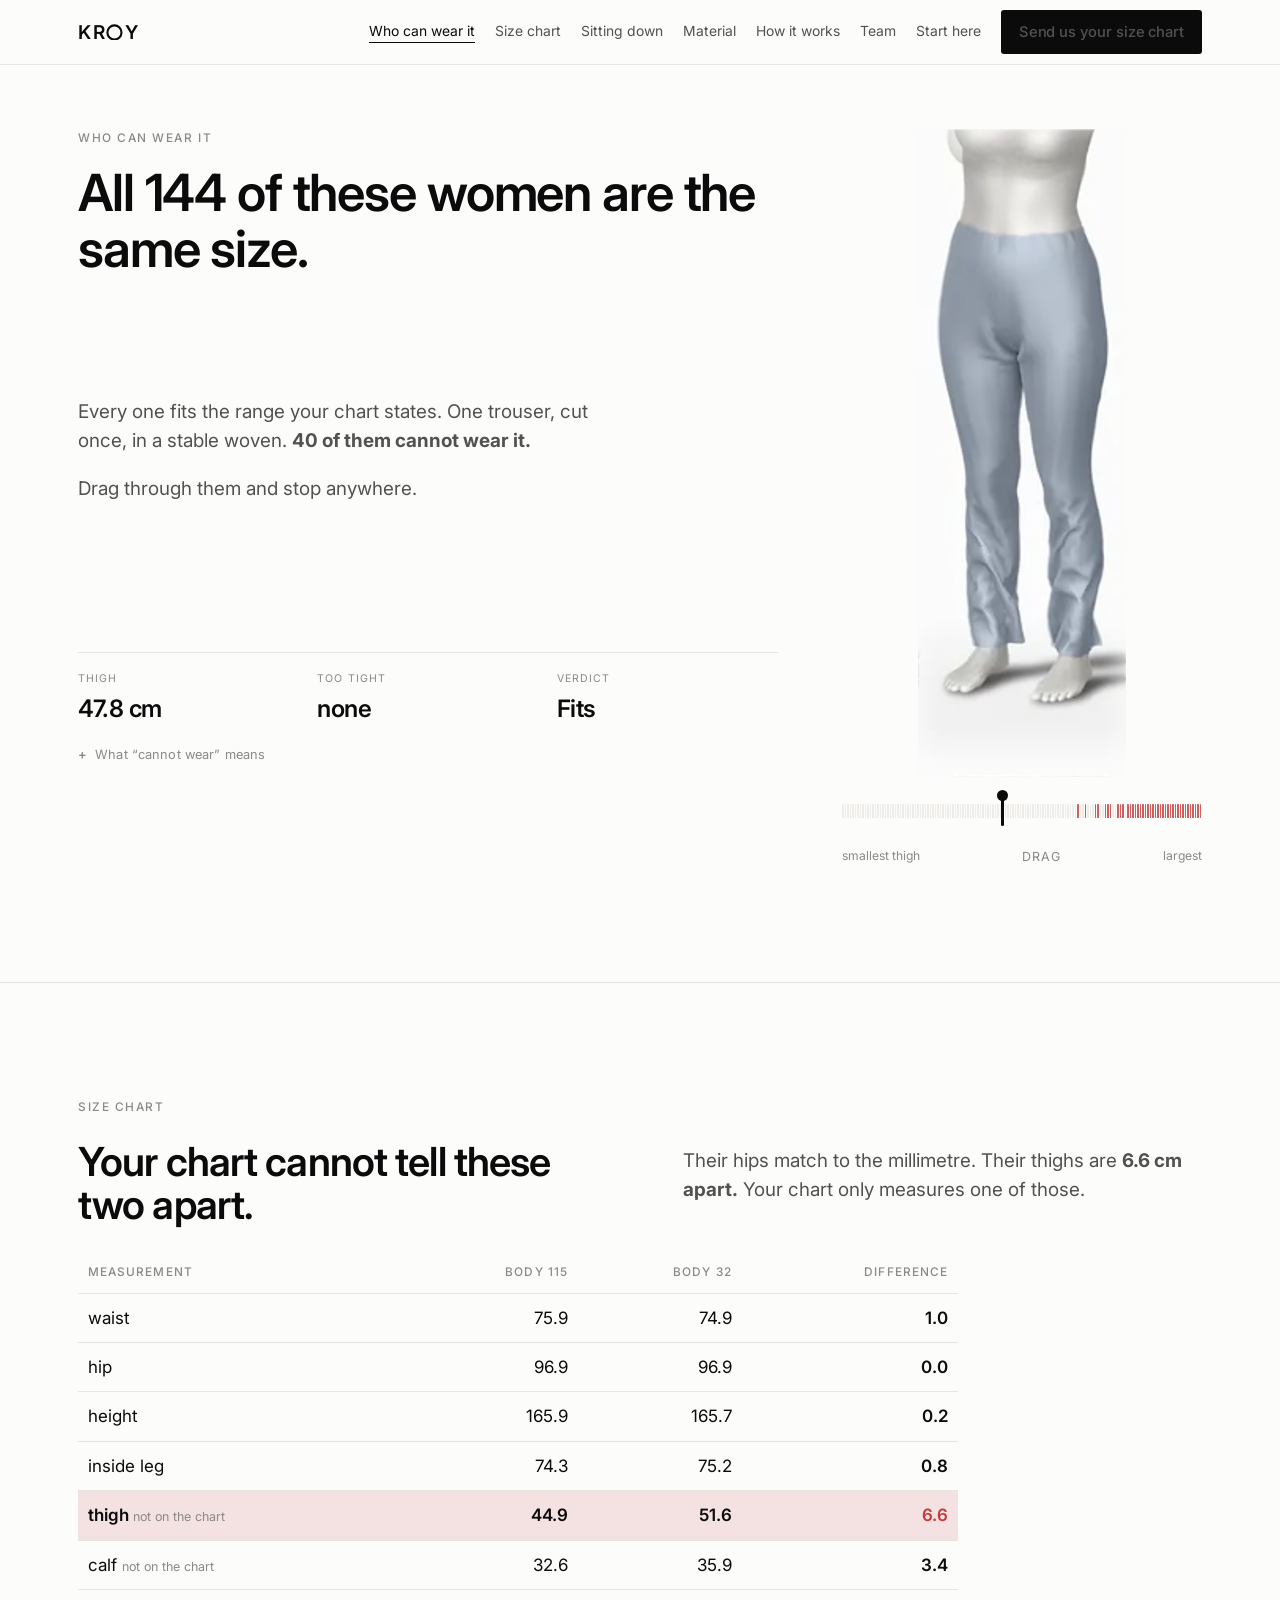
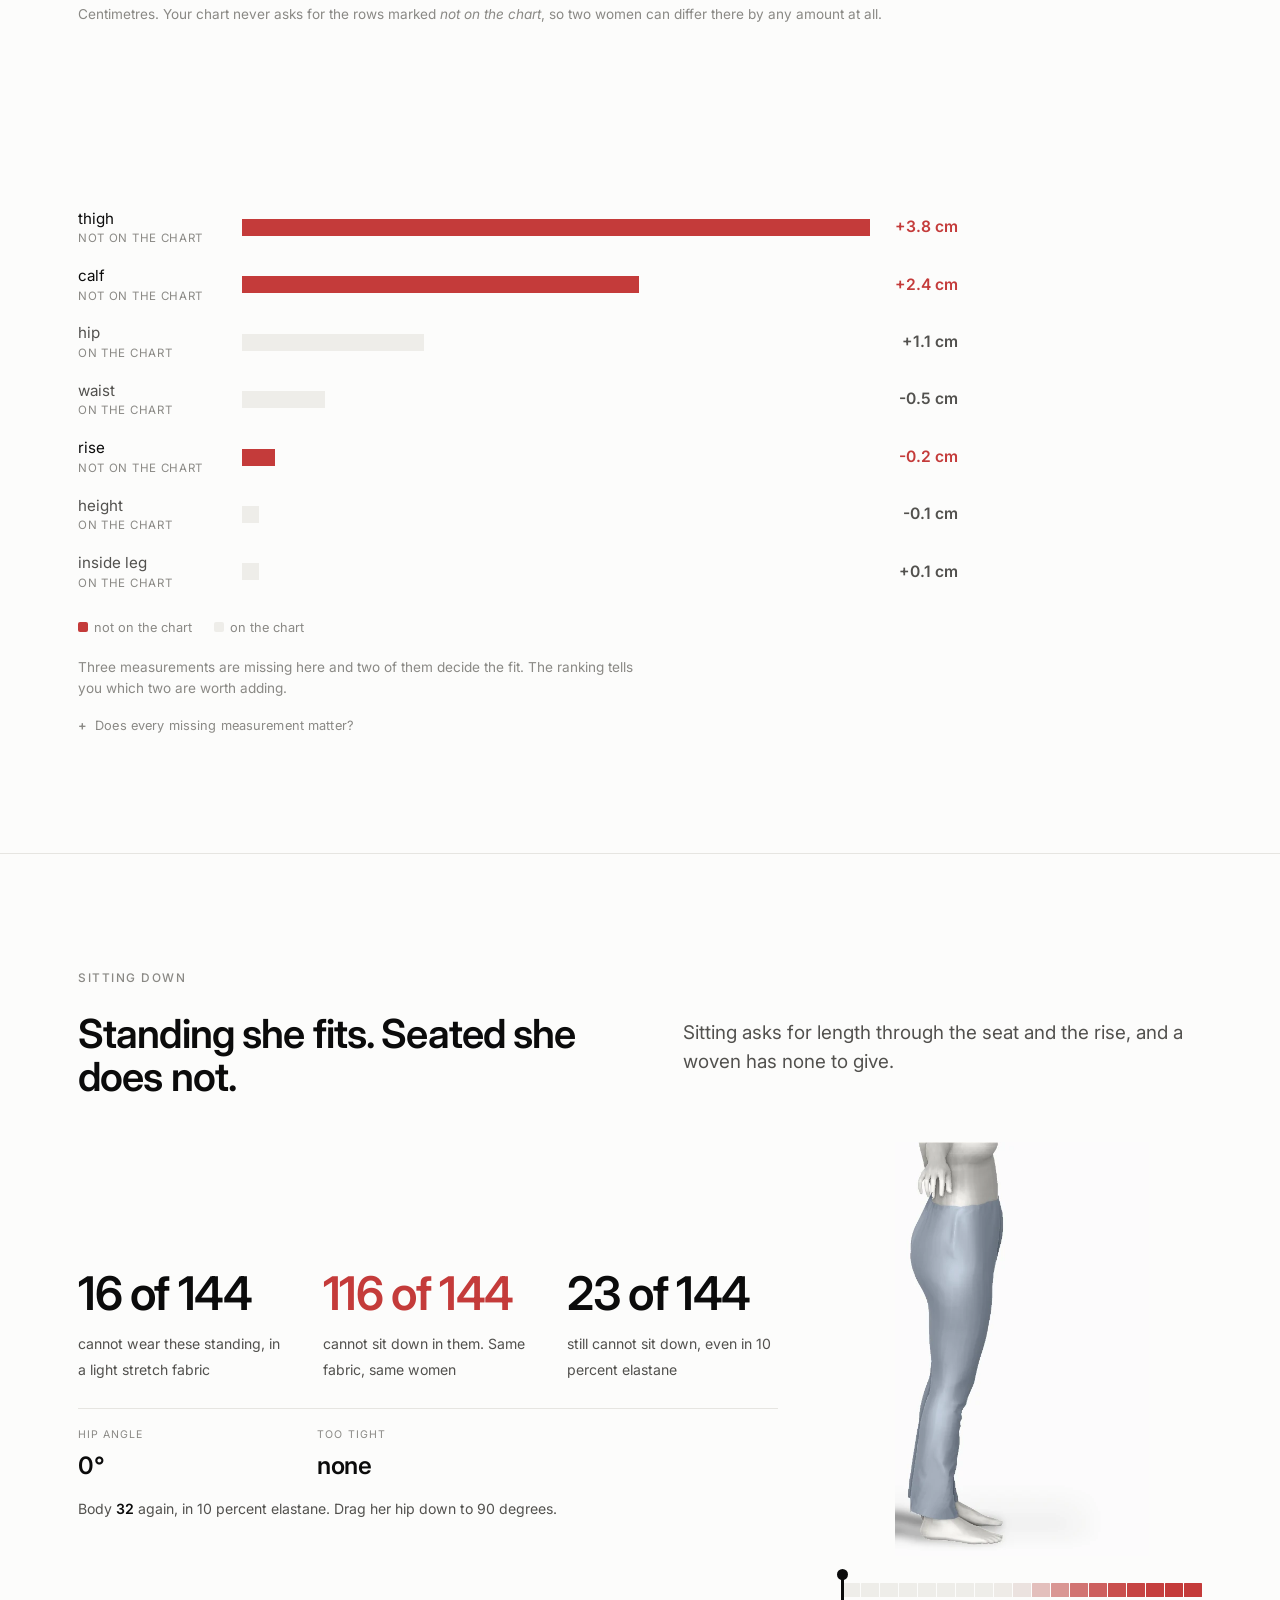
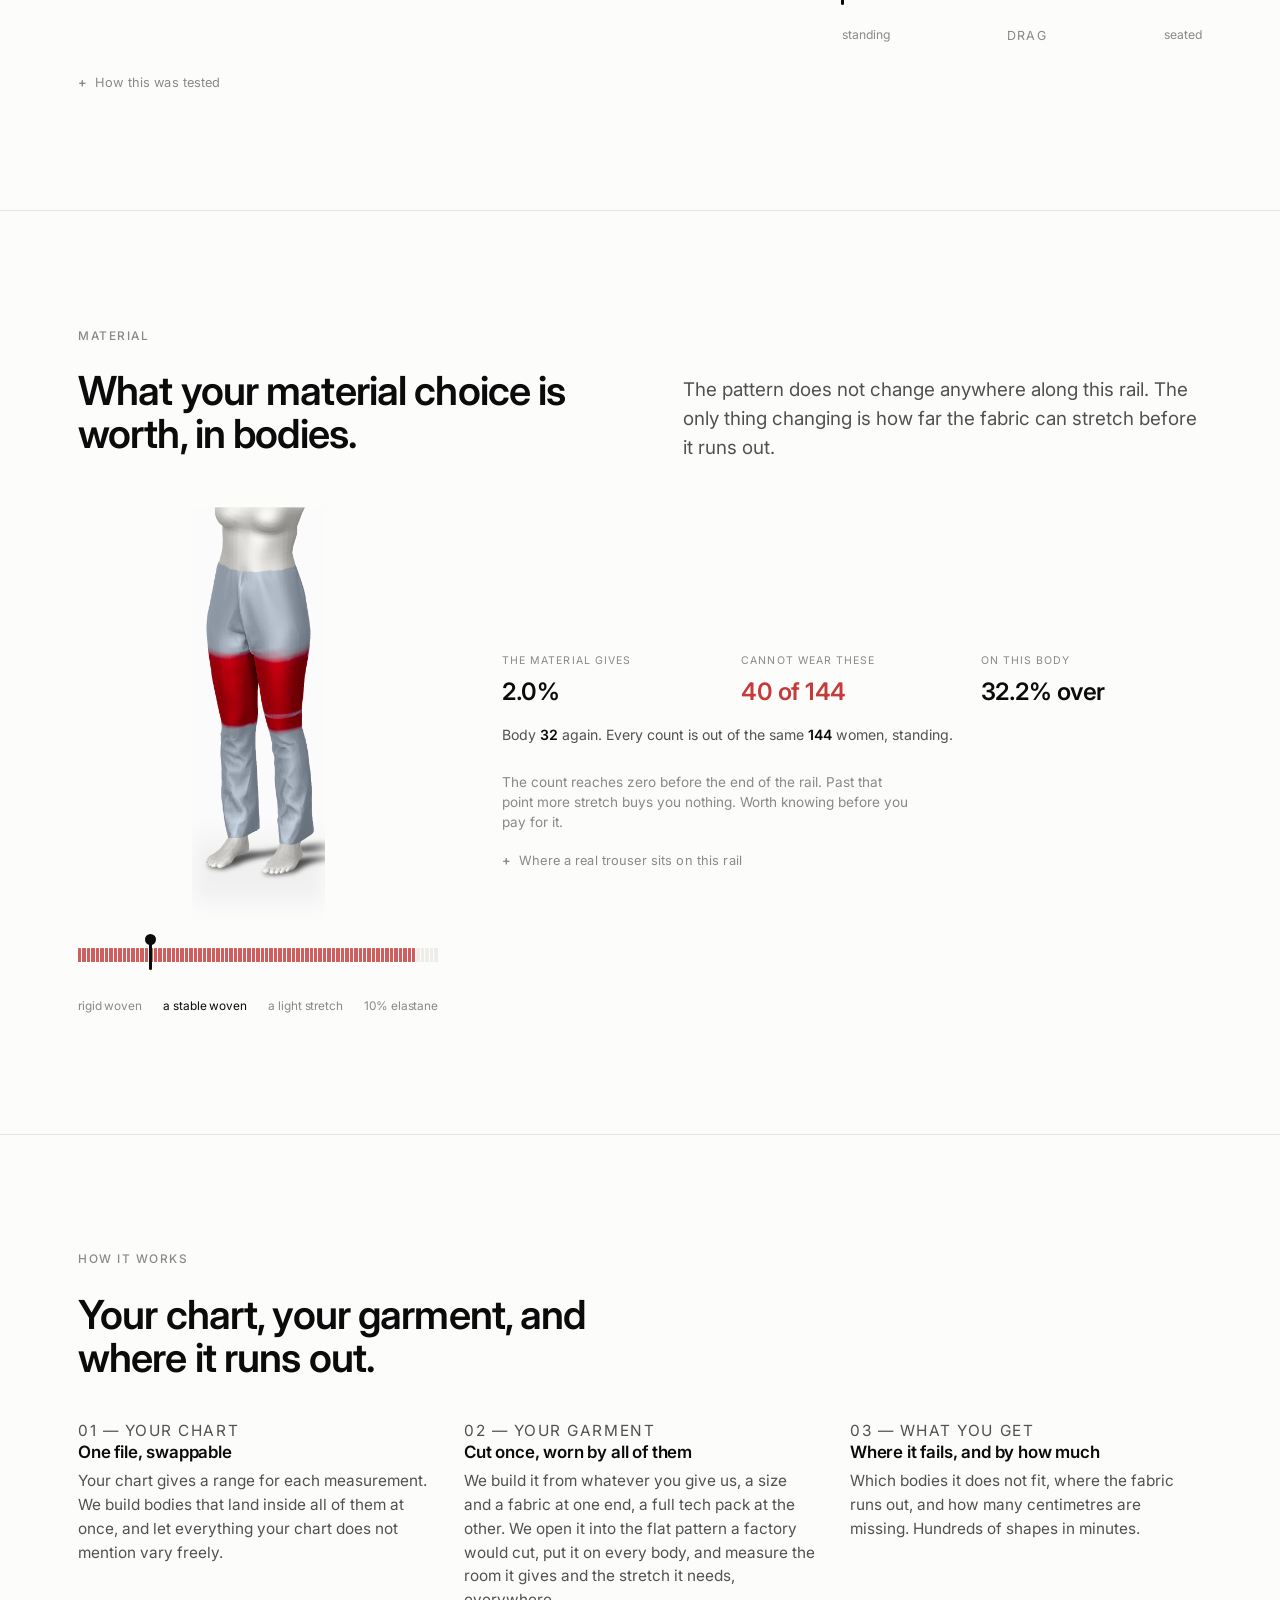
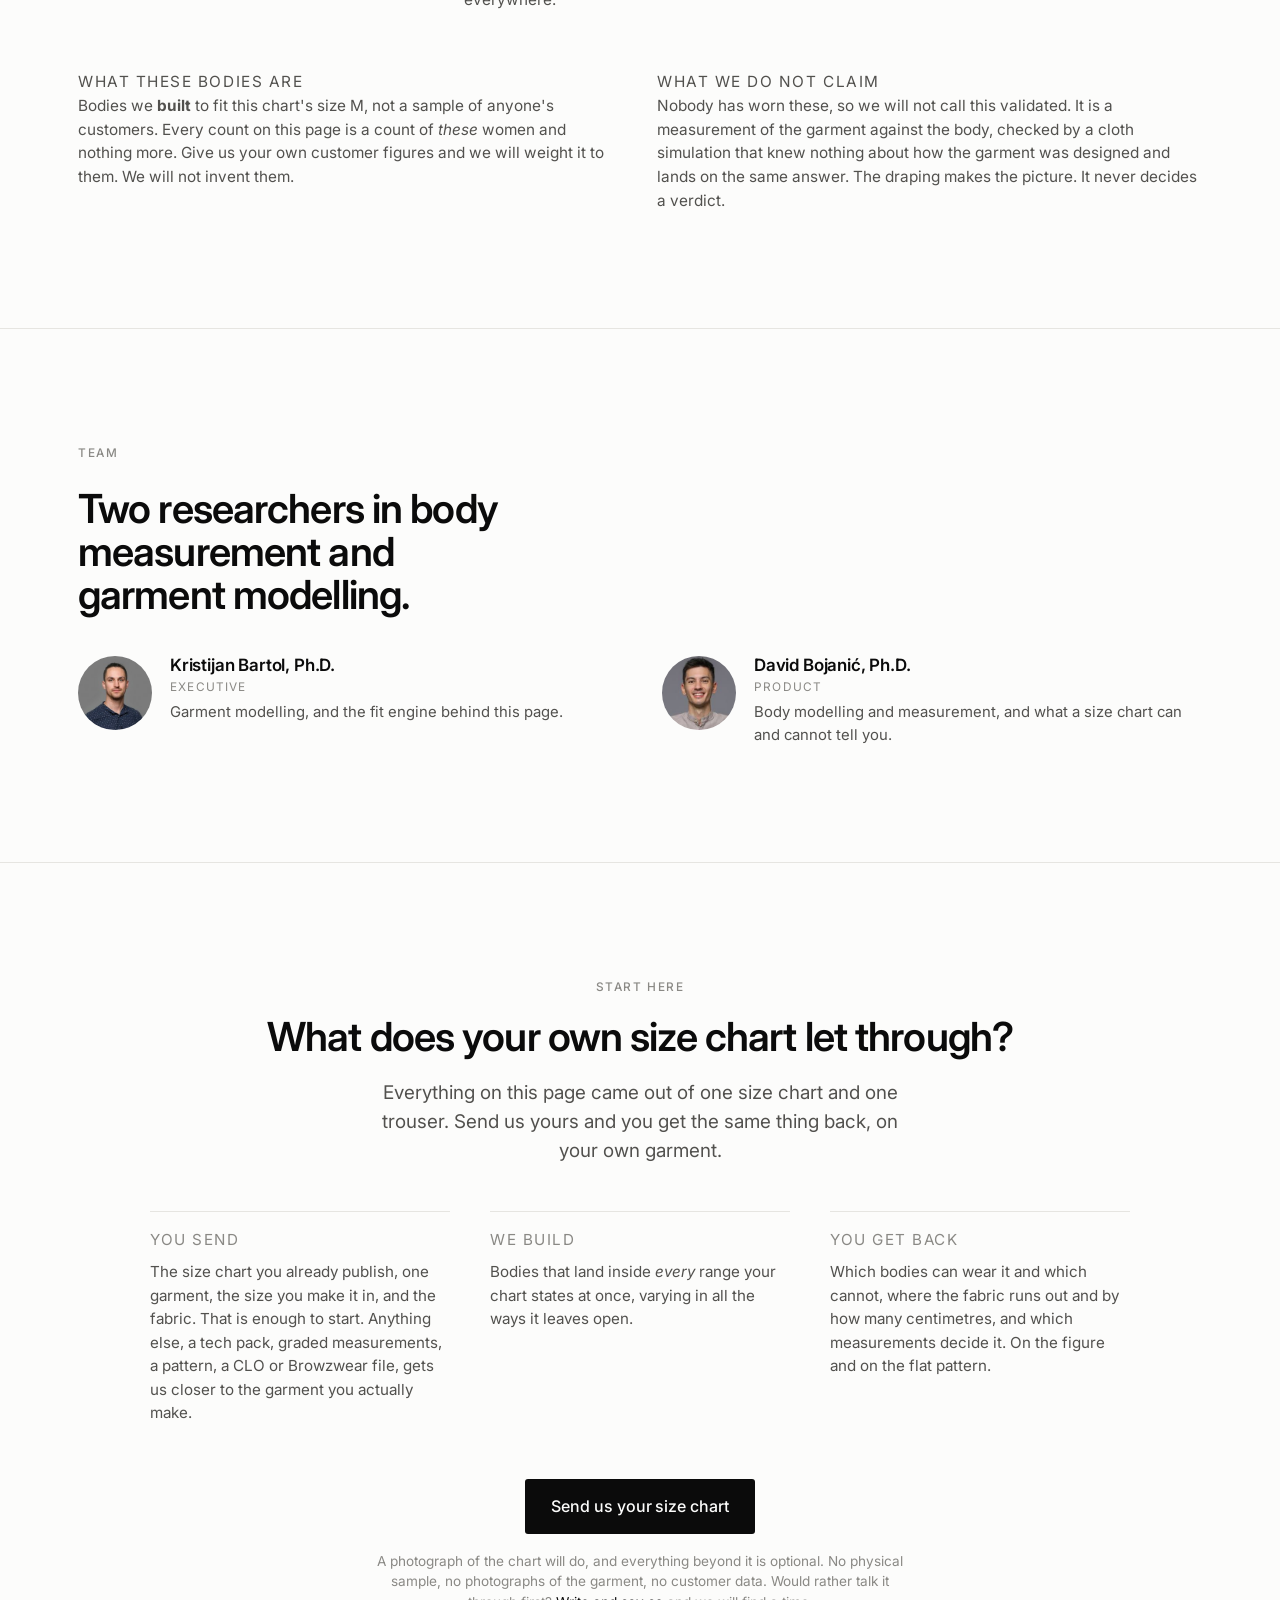
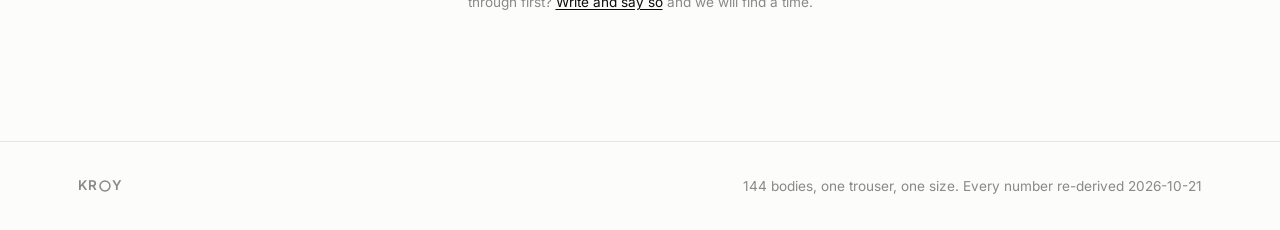
==== index.html @ 6c7d17f7 "The man in the tie is gone, and the mark is text now The logo put a suited man at the centre of a wo" ====
<!DOCTYPE html>
<html lang="en">
<head>
  <meta charset="UTF-8" />
  <meta name="viewport" content="width=device-width, initial-scale=1.0" />
  <title>KROY — who can actually wear the size you make</title>
  <meta name="description" content="One trouser, one size, and every body shape the chart lets through. We show which of them can actually wear it, where the fabric runs out, and by how much." />

  <!-- The mark is a drawn circle, so the tab icon is the same shape as the nav
       wordmark at any size. The SVG is what modern browsers take; the PNGs are
       the fallback and the home-screen icon. -->
  <link rel="icon" type="image/svg+xml" href="assets/favicon.svg" />
  <link rel="icon" type="image/png" href="assets/favicon.png" />
  <link rel="apple-touch-icon" href="assets/apple-touch-icon.png" />

  <meta property="og:title" content="KROY — who can actually wear the size you make" />
  <meta property="og:description" content="144 women, all the same size by the same chart. Drag through them and see which ones can actually wear the trouser." />
  <meta property="og:type" content="website" />
  <!-- The card is BUILT, from the cohort itself: scripts/build_page.py draws
       eight figures across the thigh order with the real tally under them, so the
       preview cannot go stale while the page changes.
       TODO: absolute URLs once a domain is live; some scrapers ignore relative paths. -->
  <meta property="og:image" content="demo/og-image.png" />
  <meta property="og:image:width" content="1200" />
  <meta property="og:image:height" content="630" />
  <meta name="twitter:card" content="summary_large_image" />
  <meta name="twitter:title" content="KROY — who can actually wear the size you make" />
  <meta name="twitter:description" content="144 women, all the same size by the same chart. Drag through them and see which ones can actually wear the trouser." />
  <meta name="twitter:image" content="demo/og-image.png" />

  <link rel="preconnect" href="https://fonts.googleapis.com" />
  <link rel="preconnect" href="https://fonts.gstatic.com" crossorigin />
  <link href="https://fonts.googleapis.com/css2?family=Inter:wght@400;500;600&display=swap" rel="stylesheet" />
  <!-- ONE STAMP FOR THE WHOLE PAGE. `page.js` reads its own `?v=` and passes it
     on to every module it imports, so this is the only place the number
     lives. Bump it whenever a fix has to be provably on a device: Netlify
     revalidates correctly, but "is the phone running the new file" has now
     cost two sessions and a URL no cache has seen ends that question. -->
  <link rel="stylesheet" href="page.css?v=20261012a" />
</head>

<body>

<header class="nav">
  <div class="wrap">
    <a class="brand" href="#top" aria-label="KROY"><span aria-hidden="true">KR</span><svg class="o" viewBox="0 0 24 24" aria-hidden="true"><circle cx="12" cy="12" r="10" /></svg><span aria-hidden="true">Y</span></a>
    <nav>
      <a class="hide-sm" href="#cohort">Who can wear it</a>
      <a class="hide-sm" href="#chart">Size chart</a>
      <a class="hide-sm" href="#seated">Sitting down</a>
      <a class="hide-sm" href="#material">Material</a>
      <a class="hide-md" href="#method">How it works</a>
      <a class="hide-md" href="#team">Team</a>
      <a class="hide-md" href="#contact">Start here</a>
      <a class="btn" href="#contact">Send us your size chart</a>
    </nav>
  </div>
</header>

<main id="top">

  <!-- ============ HERO: the cohort strip ============ -->
  <section id="cohort">
    <div class="wrap">
      <div class="strip" id="strip-cohort">

        <div class="strip-head">
          <p class="eyebrow">Who can wear it</p>
          <h1>All <span data-n="strips.cohort.n_bodies">144</span> of these women are the same&nbsp;size.</h1>
        </div>

        <div class="strip-lede">
          <p class="lede">
            Every one fits the range your chart states. One trouser, cut once,
            in a stable woven.
            <b><span data-n="strips.cohort.n_fail">40</span> of them cannot
            wear&nbsp;it.</b>
          </p>
          <p class="lede">Drag through them and stop anywhere.</p>
        </div>

        <div class="readout strip-readout">
            <dl>
              <div>
                <dt>Thigh</dt>
                <dd class="num" data-live="thigh">&mdash;</dd>
              </div>
              <div>
                <dt>Too tight</dt>
                <dd class="num" data-live="over">&mdash;</dd>
              </div>
              <div>
                <dt>Verdict</dt>
                <dd class="verdict" data-live="verdict">&mdash;</dd>
              </div>
            </dl>
            <!-- THE SECTION'S CAVEATS, OUT OF THE READER'S PATH AND NOT CUT.
                 This was a `p.tally` that repeated "40 of 144" three lines
                 under the lede's own copy of it, then spent two sentences
                 defining the threshold and naming the fabric's capacity. The
                 count is the hook and belongs in the lede; the definition is
                 what a reader asks for only once they believe the picture. The
                 claim guard wants a count beside every RATE, and the hero
                 quotes none, so nothing here is load-bearing for it. -->
            <details class="note">
              <summary>What &ldquo;cannot wear&rdquo; means</summary>
              <p>
                More than 5 percent of the trouser has to stretch further than
                the fabric can. A stable woven gives
                <span data-n="blind.fabric_percent">2.0</span> percent. Our
                threshold, and yours to move.
              </p>
            </details>
        </div>

        <div class="strip-figure">
          <div class="strip-stage"><canvas class="strip-canvas"></canvas></div>
          <div class="strip-rail" tabindex="0" role="slider"
               aria-label="the cohort, in thigh order"
               aria-valuemin="0" aria-valuemax="143" aria-valuenow="0">
            <div class="ticks" aria-hidden="true"></div>
            <div class="handle" aria-hidden="true"></div>
          </div>
          <div class="rail-ends">
            <span>smallest thigh</span>
            <span class="drag-hint">drag</span>
            <span>largest</span>
          </div>
        </div>

      </div>
    </div>
  </section>

  <!-- ============ SIZE CHART: the pair, then the whole cohort ============
       One section, two visuals, one argument. They were two sections and both
       of them said "the chart is blind", once about two bodies and once about
       144, so the second read as a restatement rather than as the general
       case of the first. Concrete first, then the rank over everything. -->
  <section id="chart">
    <div class="wrap">
      <div class="hed reveal">
        <p class="eyebrow">Size chart</p>
        <h2>Your chart cannot tell these two apart.</h2>
        <!-- The spoken version of this section, which is the one that lands.
             Four sentences that never reached a number became three that are
             nothing but numbers. `pair.rows.4` is the thigh row; it is bound by
             INDEX, so if the table's row order ever changes this reads the
             wrong measurement. The binding guard checks the VALUE, which is
             what would catch it. -->
        <p class="lede">
          Their hips match to the millimetre. Their thighs are
          <b><span data-n="pair.rows.4.gap">6.6</span> cm apart.</b>
          Your chart only measures one of those.
        </p>
      </div>
      <table class="pair reveal measure" id="pair-table">
        <thead>
          <tr>
            <th>Measurement</th>
            <th>Body <span data-n="pair.a">115</span></th>
            <th>Body <span data-n="pair.b">32</span></th>
            <th>Difference</th>
          </tr>
        </thead>
        <tbody></tbody>
      </table>
      <p class="small" style="margin-top:14px">
        Centimetres. Your chart never asks for the rows marked
        <i>not on the chart</i>, so two women can differ there by any amount at
        all.
      </p>

      <div class="sub reveal">
        <h3>And it is not only these two.</h3>
        <p>
          The same comparison across all
          <span data-n="blind.n_bodies">144</span>. Each bar is how far the two
          groups sit apart on that measurement. The two longest are both ones
          your chart never asks for.
        </p>
      </div>
      <div class="bars reveal" id="bars"></div>
      <div class="barkey">
        <span><b style="background:var(--red)"></b>not on the chart</span>
        <span><b style="background:var(--rail)"></b>on the chart</span>
      </div>
      <p class="small" style="margin-top:20px;max-width:64ch">
        Three measurements are missing here and two of them decide the fit. The
        ranking tells you which two are worth adding.
      </p>
      <details class="note">
        <summary>Does every missing measurement matter?</summary>
        <p>
          No. The rise varies more here than anything else and tells the two
          groups apart by almost nothing.
        </p>
      </details>
    </div>
  </section>

  <!-- ============ POSE AND MOVEMENT: the sit ============ -->
  <section id="seated">
    <div class="wrap">
      <div class="hed reveal">
        <p class="eyebrow">Sitting down</p>
        <h2>Standing she fits. Seated she does not.</h2>
        <p class="lede">
          Sitting asks for length through the seat and the rise, and a woven
          has none to give.
        </p>
      </div>
      <div class="strip" id="strip-seated" style="margin-top:44px">
        <div>
          <div class="stat" id="seated-stats"></div>
          <div class="readout">
            <dl>
              <div>
                <dt>Hip angle</dt>
                <dd class="num" data-live="hip">&mdash;</dd>
              </div>
              <div>
                <dt>Too tight</dt>
                <dd class="num" data-live="over">&mdash;</dd>
              </div>
            </dl>
            <p class="tally">
              Body <b><span data-n="pair.b">32</span></b> again, in 10 percent
              elastane. Drag her hip down to 90 degrees.
            </p>
          </div>
        </div>

        <div class="strip-figure">
          <div class="strip-stage"><canvas class="strip-canvas"></canvas></div>
          <div class="strip-rail" tabindex="0" role="slider"
               aria-label="the hip angle, standing to seated"
               aria-valuemin="0" aria-valuemax="18" aria-valuenow="0">
            <div class="ticks" aria-hidden="true"></div>
            <div class="handle" aria-hidden="true"></div>
          </div>
          <div class="rail-ends">
            <span>standing</span>
            <span class="drag-hint">drag</span>
            <span>seated</span>
          </div>
        </div>
      </div>

      <details class="note" style="margin-top:26px">
        <summary>How this was tested</summary>
        <p>
          Sitting is not one pose, so this one is stated exactly: the hip at 90
          degrees. We never told the model what elastane is for. It arrived at
          that by itself.
        </p>
      </details>
    </div>
  </section>

  <!-- ============ MATERIAL: the stretch rail ============ -->
  <section id="material">
    <div class="wrap">
      <div class="hed reveal">
        <p class="eyebrow">Material</p>
        <h2>What your material choice is worth, in bodies.</h2>
        <p class="lede">
          The pattern does not change anywhere along this rail. The only thing
          changing is how far the fabric can stretch before it runs out.
        </p>
      </div>

      <div class="strip left" id="strip-material" style="margin-top:44px">
        <div class="strip-figure">
          <div class="strip-stage"><canvas class="strip-canvas"></canvas></div>
          <div class="strip-rail" tabindex="0" role="slider"
               aria-label="the stretch the material gives"
               aria-valuemin="0" aria-valuemax="80" aria-valuenow="16">
            <div class="ticks" aria-hidden="true"></div>
            <div class="handle" aria-hidden="true"></div>
          </div>
          <div class="stops" id="material-stops"></div>
        </div>

        <div>
          <div class="readout bare">
            <dl>
              <div>
                <dt>The material gives</dt>
                <dd class="num" data-live="stretch">&mdash;</dd>
              </div>
              <div>
                <dt>Cannot wear these</dt>
                <dd class="num" data-live="nfail">&mdash;</dd>
              </div>
              <div>
                <dt>On this body</dt>
                <dd class="num" data-live="hero">&mdash;</dd>
              </div>
            </dl>
            <p class="tally">
              Body <b><span data-n="pair.b">32</span></b> again. Every count is
              out of the same
              <b><span data-n="strips.cohort.n_bodies">144</span></b> women,
              standing.
            </p>
          </div>
          <p class="small" style="margin-top:26px;max-width:46ch">
            The count reaches zero before the end of the rail. Past that point
            more stretch buys you nothing. Worth knowing before you pay for it.
          </p>
          <details class="note">
            <summary>Where a real trouser sits on this rail</summary>
            <p>
              A fitted trouser like this one, in a fabric anyone would really
              use, sits in the left half.
            </p>
          </details>
        </div>
      </div>
    </div>
  </section>

  <!-- ============ METHOD ============ -->
  <section id="method">
    <div class="wrap">
      <div class="hed reveal">
        <p class="eyebrow">How it works</p>
        <h2>Your chart, your garment, and where it runs&nbsp;out.</h2>
      </div>
      <div class="cols three reveal">
        <div>
          <p class="rule">01 &mdash; your chart</p>
          <h3>One file, swappable</h3>
          <p>
            Your chart gives a range for each measurement. We build bodies that
            land inside all of them at once, and let everything your chart does
            not mention vary freely.
          </p>
        </div>
        <div>
          <p class="rule">02 &mdash; your garment</p>
          <h3>Cut once, worn by all of them</h3>
          <p>
            We build it from whatever you give us, a size and a fabric at one
            end, a full tech pack at the other. We open it into the flat pattern
            a factory would cut, put it on every body, and measure the room it
            gives and the stretch it needs, everywhere.
          </p>
        </div>
        <div>
          <p class="rule">03 &mdash; what you get</p>
          <h3>Where it fails, and by how much</h3>
          <p>
            Which bodies it does not fit, where the fabric runs out, and how
            many centimetres are missing. Hundreds of shapes in minutes.
          </p>
        </div>
      </div>

      <div class="cols two reveal" style="margin-top:58px">
        <div>
          <p class="rule">What these bodies are</p>
          <p>
            Bodies we <b>built</b> to fit this chart's size M, not a sample of
            anyone's customers. Every count on this page is a count of
            <i>these</i> women and nothing more. Give us your own customer
            figures and we will weight it to them. We will not invent them.
          </p>
        </div>
        <div>
          <p class="rule">What we do not claim</p>
          <p>
            Nobody has worn these, so we will not call this validated. It is a
            measurement of the garment against the body, checked by a cloth
            simulation that knew nothing about how the garment was designed and
            lands on the same answer. The draping makes the picture. It never
            decides a verdict.
          </p>
        </div>
      </div>
    </div>
  </section>

  <!-- ============ TEAM ============ -->
  <section id="team">
    <div class="wrap">
      <div class="hed reveal">
        <p class="eyebrow">Team</p>
        <h2>Two researchers in body measurement and garment&nbsp;modelling.</h2>
      </div>
      <div class="people reveal">
        <article class="person">
          <img src="assets/kristijan-slika.jpeg" alt="" />
          <div>
            <h3>Kristijan Bartol, Ph.D.</h3>
            <p class="role">Executive</p>
            <p>Garment modelling, and the fit engine behind this page.</p>
          </div>
        </article>
        <article class="person">
          <img src="assets/davidboja.jpeg" alt="" />
          <div>
            <h3>David Bojanić, Ph.D.</h3>
            <p class="role">Product</p>
            <p>Body modelling and measurement, and what a size chart can and cannot tell you.</p>
          </div>
        </article>
      </div>
    </div>
  </section>

  <!-- ============ CTA ============ -->
  <section id="contact" class="cta">
    <div class="wrap">
      <p class="eyebrow">Start here</p>
      <h2>What does your own size chart let&nbsp;through?</h2>
      <p class="lede">
        Everything on this page came out of one size chart and one trouser.
        Send us yours and you get the same thing back, on your own garment.
      </p>

      <div class="gets">
        <div>
          <p class="rule">You send</p>
          <p>
            The size chart you already publish, one garment, the size you make
            it in, and the fabric. That is enough to start. Anything else, a
            tech pack, graded measurements, a pattern, a CLO or Browzwear file,
            gets us closer to the garment you actually make.
          </p>
        </div>
        <div>
          <p class="rule">We build</p>
          <p>
            Bodies that land inside <i>every</i> range your chart states at
            once, varying in all the ways it leaves open.
          </p>
        </div>
        <div>
          <p class="rule">You get back</p>
          <p>
            Which bodies can wear it and which cannot, where the fabric runs out
            and by how many centimetres, and which measurements decide it. On
            the figure and on the flat pattern.
          </p>
        </div>
      </div>

      <p>
        <a class="btn big" href="mailto:kristijan.bartol@gmail.com?subject=KROY%20%E2%80%94%20our%20size%20chart&amp;body=Garment%3A%0ASize%20we%20manufacture%3A%0AMaterial%3A%0AOur%20size%20chart%20(pasted%2C%20attached%2C%20or%20a%20photograph)%3A%0A%0AAnything%20else%20you%20can%20attach%2C%20all%20optional%3A%0A-%20spec%20sheet%20or%20tech%20pack%0A-%20graded%20measurements%0A-%20fit%20model%20measurements%0A-%20a%20pattern%0A">Send us your size chart</a>
      </p>
      <p class="small">
        A photograph of the chart will do, and everything beyond it is
        optional. No physical sample, no photographs of the garment, no
        customer data.
        Would rather talk it through first?
        <a href="mailto:kristijan.bartol@gmail.com?subject=KROY%20%E2%80%94%20a%20call">Write and say so</a>
        and we will find a time.
      </p>
    </div>
  </section>

</main>

<footer>
  <div class="wrap">
    <span class="brand" aria-label="KROY"><span aria-hidden="true">KR</span><svg class="o" viewBox="0 0 24 24" aria-hidden="true"><circle cx="12" cy="12" r="10" /></svg><span aria-hidden="true">Y</span></span>
    <span class="small" id="provenance">&nbsp;</span>
  </div>
</footer>

<script type="module" src="page.js?v=20261012a"></script>
</body>
</html>
---- page.css ----
/* KROY. The palette, the type and the paper are the demo's, on purpose: the
 * figures are rendered onto #FCFCFB and the page is that colour, so a picture
 * sits in the page instead of on it.
 *
 * Light only, and that is a decision rather than an omission. Every figure is
 * rendered onto a fixed paper by the engine; a dark theme would need a second
 * render of all 225 positions, not a second stylesheet. */

:root {
  --paper: #FCFCFB;
  --ink: #0B0B0B;
  --ink2: #52514E;
  --muted: #8A8985;
  --line: #E6E5E1;
  --rail: #EEEDE9;
  --red: #C43B3A;
  --red-soft: #F3E2E1;
  --cloth: #B5BFCC;
  --page: 1180px;
  --sans: 'Inter', -apple-system, BlinkMacSystemFont, 'Helvetica Neue', Arial, sans-serif;
}

* { box-sizing: border-box; }

html { scroll-behavior: smooth; -webkit-text-size-adjust: 100%; }

body {
  margin: 0;
  background: var(--paper);
  color: var(--ink);
  font-family: var(--sans);
  font-size: 17px;
  line-height: 1.55;
  -webkit-font-smoothing: antialiased;
  font-feature-settings: 'tnum' 0;
}

h1, h2, h3 { margin: 0; font-weight: 600; letter-spacing: -0.022em; line-height: 1.08; }
h1 { font-size: clamp(2.05rem, 4.1vw, 3.2rem); }
h2 { font-size: clamp(1.7rem, 3.2vw, 2.5rem); }
h3 { font-size: 1.06rem; letter-spacing: -0.01em; }
p { margin: 0 0 1em; }
a { color: inherit; }

.wrap { max-width: var(--page); margin: 0 auto; padding: 0 28px; }
.eyebrow {
  font-size: 0.74rem; letter-spacing: 0.13em; text-transform: uppercase;
  color: var(--muted); font-weight: 500; margin: 0 0 18px;
}
.lede { font-size: clamp(1.02rem, 1.5vw, 1.18rem); color: var(--ink2); max-width: 46ch; }
.small { font-size: 0.85rem; color: var(--muted); line-height: 1.5; }
.num { font-variant-numeric: tabular-nums; }
.red { color: var(--red); }

/* ---- nav ---------------------------------------------------------- */
header.nav {
  position: sticky; top: 0; z-index: 40;
  background: color-mix(in srgb, var(--paper) 88%, transparent);
  backdrop-filter: blur(8px);
  border-bottom: 1px solid var(--line);
}
.nav .wrap { height: 64px; display: flex; align-items: center; justify-content: space-between; gap: 20px; }
/* The mark: text and one drawn circle, never an image. The O is an SVG so it
 * stays a true ring at 26 px in the nav and at 16 px in a browser tab, which
 * the old PNG could not do. `assets/favicon.svg` is the same circle. */
.brand {
  display: inline-flex; align-items: center;
  font-weight: 600; letter-spacing: 0.085em; line-height: 1;
  color: var(--ink); text-decoration: none;
}
.brand .o { width: 0.89em; height: 0.89em; display: block; margin-right: 0.085em; }
.brand .o circle { fill: none; stroke: currentColor; stroke-width: 3; }
.nav .brand { font-size: 19px; }
/* The logo is a back-to-top link and was a 46x26 target. Padding, not size:
 * the nav row is 64 px and centres it, so nothing moves. */
.nav .wrap > a { display: flex; align-items: center; padding: 10px 0; }
.nav nav { display: flex; align-items: center; gap: 20px; font-size: 0.87rem; }
.nav nav a { color: var(--ink2); text-decoration: none; }
.nav nav a:hover { color: var(--ink); }
.nav nav a.active { color: var(--ink); box-shadow: inset 0 -1px 0 var(--ink); }
@media (max-width: 1180px) { .nav nav a.hide-md { display: none; } }
@media (max-width: 860px) { .nav nav a.hide-sm { display: none; } }

.btn {
  display: inline-block; background: var(--ink); color: var(--paper);
  text-decoration: none; font-weight: 500; font-size: 0.92rem;
  padding: 11px 18px; border-radius: 3px; letter-spacing: -0.005em;
  transition: background .15s ease;
}
.btn:hover { background: #332F2B; }
.btn.ghost { background: transparent; color: var(--ink); border: 1px solid var(--line); }
.btn.ghost:hover { background: #F2F1EC; }

/* ---- sections ----------------------------------------------------- */
section { padding: clamp(64px, 9vw, 116px) 0; border-top: 1px solid var(--line); scroll-margin-top: 80px; }
section:first-of-type { border-top: 0; }
.hed { max-width: 62ch; }
.hed h2 { margin-bottom: 18px; }
@media (min-width: 900px) {
  .hed { max-width: none; display: grid; grid-template-columns: 1.05fr 1fr; gap: 20px 60px; align-items: start; }
  .hed .eyebrow { grid-column: 1 / -1; margin-bottom: 4px; }
  .hed h2 { margin-bottom: 0; }
  .hed .lede { margin: 6px 0 0; }
}

/* A bar chart or a five-row table does not want the whole of a 1440 page:
 * past about this width the eye stops connecting a row's label to its number. */
.measure { max-width: 880px; }

.sub { margin-top: 62px; max-width: 62ch; }
.sub h3 { font-size: 1.32rem; letter-spacing: -0.015em; margin-bottom: 8px; }
.sub p { color: var(--ink2); font-size: 0.98rem; margin: 0; }

/* ---- the strip ---------------------------------------------------- */
.strip { display: grid; gap: 34px; align-items: end; }
@media (min-width: 900px) {
  .strip { grid-template-columns: minmax(0, 1fr) minmax(260px, 360px); gap: 64px; align-items: center; }
  .strip.left { grid-template-columns: minmax(260px, 360px) minmax(0, 1fr); }
  .strip.left .strip-figure { order: -1; }
}
#cohort { padding-top: 26px; }
@media (min-width: 900px) { #cohort { padding-top: clamp(40px, 5vw, 64px); } }

/* The hero is three parts, and on a phone their ORDER is the whole point: the
 * headline, then the picture it is about, then the readout OF that picture. A
 * live readout stacked above the figure it reads is three numbers about
 * nothing. Named areas, so the two layouts cannot drift apart. */
/* PHONE FIRST, and the hero is where that actually bites. This page is sent in
 * a message and opened on a phone, so the default layout here is the phone's
 * and the laptop is the variation.
 *
 * What was wrong: headline, then two paragraphs, THEN the figure. Measured at
 * 390x844, that put the top of the figure 539 px down, so a phone with a
 * browser bar showed about 190 px of it. The opening sweep could run perfectly
 * and the reader would be looking at type while it happened.
 *
 * So the head and its explanation are separate blocks, and the figure sits
 * BETWEEN them: title, picture, then the prose that qualifies it. On a laptop
 * the two halves rejoin into one column beside the figure and nothing about
 * that layout changes. */
#strip-cohort { grid-template-areas: 'head' 'fig' 'read' 'lede' 'note'; gap: 18px; }
#strip-cohort .strip-head { grid-area: head; }
#strip-cohort .strip-lede { grid-area: lede; }
#strip-cohort .strip-figure { grid-area: fig; }
#strip-cohort .strip-readout { grid-area: read; margin-top: 6px; }
/* The sit stacks numbers-then-figure in the markup because that is the desktop
 * order. On one column the figure has to come first, for the same reason the
 * hero's does: the numbers are about a picture you have not been shown yet. */
/* On a phone the three live numbers go with the rail that drives them and the
 * sentence that explains the rule goes below the fold, where a sentence can
 * live. That slot now holds a `details.note` rather than a paragraph, so what
 * is below the fold is one tappable line and the explanation is behind it. `display: contents` is what lets one block be two grid items here and
 * one block on a laptop, with no second copy of the markup to drift. */
@media (max-width: 899px) {
  #strip-cohort .strip-readout { display: contents; }
  #strip-cohort .strip-readout dl {
    grid-area: read; border-top: 1px solid var(--line); padding-top: 14px;
  }
  #strip-cohort .strip-readout .note { grid-area: note; margin: 0; }
}

#strip-seated .strip-figure { order: -1; }
@media (min-width: 900px) { #strip-seated .strip-figure { order: 0; } }
#strip-cohort .strip-lede .lede + .lede { margin-top: 0; }
@media (min-width: 900px) {
  #strip-cohort {
    grid-template-columns: minmax(0, 1fr) minmax(260px, 360px);
    grid-template-areas: 'head fig' 'lede fig' 'read fig';
    align-items: start;
    gap: 0 64px;
  }
  #strip-cohort .strip-lede { margin-top: 22px; }
  #strip-cohort .strip-readout { margin-top: 30px; }
}
/* The figure has to FIT the phone screen, not merely be on the page. At
 * 390x844 the head above it is about 210 px and a browser bar takes another
 * 110, which leaves roughly 460 for picture and rail. `dvh` rather than `vh`
 * because iOS reports `vh` as the height with the URL bar HIDDEN, so a
 * vh-sized picture is taller than the screen until you scroll. */
#cohort .strip-stage { height: min(44vh, 380px); }
@supports (height: 1dvh) { #cohort .strip-stage { height: min(44dvh, 380px); } }
@media (min-width: 900px) { #cohort .strip-stage { height: clamp(380px, 72vh, 760px); } }
/* Only the hero needs a figure that size. Below it the picture is
 * evidence for a claim made in type, not the claim itself. */
#material .strip-stage, #seated .strip-stage { height: clamp(320px, 46vh, 500px); }

.strip-figure { display: flex; flex-direction: column; align-items: center; gap: 14px; }
.strip-stage {
  width: 100%;
  height: clamp(340px, 56vh, 620px);
  display: flex; align-items: center; justify-content: center;
  position: relative;
}
/* `pan-y` AND NOT `none`, and the difference only shows on a phone. The figure
 * is most of the screen there, so it is the natural place to put a thumb, and
 * with `none` a swipe that starts on her scrubs the cohort and the PAGE DOES
 * NOT SCROLL. The reader's first gesture makes the page feel stuck. `pan-y`
 * gives vertical to the page and keeps horizontal for the scrub, which is also
 * the only pair of meanings a reader would guess. The rail keeps `none`,
 * because a 50 px band that is unambiguously a control can have both axes. */
.strip-canvas {
  display: block; touch-action: pan-y; cursor: grab;
  opacity: 0; transition: opacity .35s ease;
}
.strip.ready .strip-canvas { opacity: 1; }
.strip.dragging .strip-canvas { cursor: grabbing; }
.strip-stage::after {
  content: 'loading'; position: absolute; font-size: 0.8rem; color: var(--muted);
  letter-spacing: 0.08em; text-transform: uppercase;
}
.strip.ready .strip-stage::after, .strip.failed .strip-stage::after { content: none; }
.strip.failed .strip-stage::after { content: 'the figures could not be loaded'; }

/* The rail is the argument as well as the control: one tick per body, red
 * where a body cannot wear the garment, so the failures visibly gather at the
 * thick-thigh end before anyone drags anything. */
.strip-rail {
  position: relative; width: 100%; max-width: 360px;
  height: 40px; padding: 13px 0; touch-action: none; cursor: ew-resize;
  --at: 0;
}
.strip-rail:focus-visible { outline: 2px solid var(--ink); outline-offset: 3px; border-radius: 2px; }
@media (pointer: coarse) { .strip-rail { height: 50px; padding: 18px 0; } }
.ticks { display: flex; gap: 1px; height: 14px; align-items: stretch; }
.ticks i { flex: 1 1 0; background: var(--rail); border-radius: 0.5px; }
.ticks i.bad { background: var(--red); opacity: .82; }
.strip-rail .handle {
  position: absolute; top: 5px; bottom: 5px;
  left: calc(var(--at) * 100%);
  width: 3px; margin-left: -1.5px; background: var(--ink);
  border-radius: 2px; pointer-events: none;
}
.strip-rail .handle::after {
  content: ''; position: absolute; left: 50%; top: -6px;
  width: 11px; height: 11px; margin-left: -5.5px;
  background: var(--ink); border-radius: 50%;
}
.rail-ends { display: flex; justify-content: space-between; width: 100%; max-width: 360px; font-size: 0.76rem; color: var(--muted); margin-top: 2px; }
.drag-hint { font-size: 0.78rem; letter-spacing: 0.1em; text-transform: uppercase; color: var(--muted); }

/* the live readout beside a strip */
.readout { border-top: 1px solid var(--line); margin-top: 26px; padding-top: 18px; }
.readout.bare { border-top: 0; margin-top: 0; padding-top: 0; }
.readout dl { display: grid; grid-template-columns: repeat(3, minmax(0, 1fr)); gap: 14px 18px; margin: 0; }

.readout dt { font-size: 0.66rem; letter-spacing: 0.1em; text-transform: uppercase; color: var(--muted); margin-bottom: 3px; }
.readout dd { margin: 0; font-size: clamp(1.05rem, 3.2vw, 1.5rem); font-weight: 600; letter-spacing: -0.02em; font-variant-numeric: tabular-nums; }
.readout dd.verdict[data-fails='1'] { color: var(--red); }
/* A SECTION'S CAVEATS, ONE TAP AWAY. Every section ends on the definitions,
 * parameters and qualifications that used to sit in its opening paragraph.
 * None of them was cut: honesty the reader can open is still on the page, and
 * a reader who has not yet decided to care is no longer made to read it first.
 * Closed it is a quiet line; there is no card, no border and no icon beyond
 * the marker, because it must not compete with the figure above it. */
.note { margin-top: 16px; font-size: 0.88rem; color: var(--ink2); }
.note > summary {
  cursor: pointer; list-style: none; display: inline-flex; align-items: baseline;
  gap: 8px; color: var(--muted); font-size: 0.8rem; letter-spacing: 0.01em;
  padding: 2px 0; transition: color .15s ease;
}
.note > summary::-webkit-details-marker { display: none; }
.note > summary::before {
  content: '+'; font-variant-numeric: tabular-nums; font-weight: 600;
  color: var(--muted); transition: color .15s ease;
}
.note[open] > summary::before { content: '\2013'; }
.note > summary:hover, .note > summary:hover::before { color: var(--ink); }
.note > summary:focus-visible { outline: 2px solid var(--ink); outline-offset: 3px; }
.note > p { margin: 10px 0 0; max-width: 46ch; }
.note b { font-weight: 600; color: var(--ink); }

.tally { margin-top: 14px; font-size: 0.88rem; color: var(--ink2); }

.tally b { font-weight: 600; color: var(--ink); }

/* ---- the pair table ------------------------------------------------ */
.pair { width: 100%; max-width: 880px; border-collapse: collapse; margin-top: 26px; font-variant-numeric: tabular-nums; }
.pair th, .pair td { text-align: right; padding: 11px 10px; border-bottom: 1px solid var(--line); }
.pair th:first-child, .pair td:first-child { text-align: left; }
.pair thead th { font-size: 0.74rem; letter-spacing: 0.09em; text-transform: uppercase; color: var(--muted); font-weight: 500; }
.pair tbody tr.key td { font-weight: 600; }
.pair tbody tr.key { background: var(--red-soft); }
.pair tbody tr.key td:last-child { color: var(--red); }
.pair td:last-child { font-weight: 600; }
.pair .states { font-size: 0.78rem; color: var(--muted); font-weight: 400; }

/* On a phone this table is four columns of numbers in 375 px and it was 4 px
 * too wide, which is enough to make the whole PAGE scroll sideways. The
 * annotation goes under the measurement instead of beside it, and the header
 * row stops spending letter-spacing it cannot afford. */
@media (max-width: 560px) {
  .pair { font-size: 0.93rem; }
  .pair th, .pair td { padding: 10px 4px; }
  .pair thead th { font-size: 0.6rem; letter-spacing: 0.03em; }
  .pair .states { display: block; font-size: 0.68rem; line-height: 1.3; }
}

/* ---- the ranked bars ----------------------------------------------- */
.bars { margin-top: 34px; max-width: 880px; display: grid; gap: 2px; }
.bar { display: grid; grid-template-columns: 150px 1fr 74px; align-items: center; gap: 14px; padding: 7px 0; }
@media (max-width: 620px) { .bar { grid-template-columns: 96px 1fr 72px; gap: 8px; } }
.bar .who { font-size: 0.95rem; }
.bar .who span { display: block; font-size: 0.72rem; color: var(--muted); letter-spacing: 0.06em; text-transform: uppercase; }
.bar .track { height: 17px; background: transparent; position: relative; }
.bar .track i {
  position: absolute; top: 0; bottom: 0; left: 0; display: block;
  width: 0; background: var(--rail); transition: width .85s cubic-bezier(.65,0,.35,1);
}
.bar.free .track i { background: var(--red); }
.bar .val { text-align: right; font-variant-numeric: tabular-nums; font-weight: 600; font-size: 0.98rem; white-space: nowrap; }
.bar.free .val { color: var(--red); }
.bar.pinned .who, .bar.pinned .val { color: var(--ink2); }
@media (prefers-reduced-motion: reduce) { .bar .track i { transition: none; } }
.barkey { display: flex; gap: 22px; margin-top: 18px; font-size: 0.8rem; color: var(--muted); }
.barkey b { display: inline-block; width: 10px; height: 10px; border-radius: 2px; margin-right: 6px; vertical-align: baseline; }

/* ---- fabric stops -------------------------------------------------- */
.stops { display: flex; justify-content: space-between; width: 100%; max-width: 360px; margin-top: 4px; font-size: 0.74rem; color: var(--muted); }
.stops button {
  background: none; border: 0; padding: 4px 0; font: inherit; color: var(--muted);
  cursor: pointer; letter-spacing: -0.01em;
}
/* These were 82x26 on a phone, which is a link pretending to be a control: a
 * thumb needs about 44 px of height and gets 26. The width is fine, so the
 * padding goes on the other axis and nothing reflows. */
@media (pointer: coarse), (max-width: 560px) {
  .stops { gap: 4px; }
  .stops button { padding: 16px 2px; font-size: 0.72rem; line-height: 1.15; }
}
.stops button:hover, .stops button[aria-current='true'] { color: var(--ink); }

/* ---- plain grids --------------------------------------------------- */
.cols { display: grid; gap: 34px; margin-top: 40px; }
@media (min-width: 760px) { .cols.three { grid-template-columns: repeat(3, 1fr); } .cols.two { grid-template-columns: 1fr 1fr; } }
.cols h3 { margin-bottom: 8px; }
.cols p { color: var(--ink2); font-size: 0.96rem; margin: 0; }
.rule { font-size: 0.74rem; letter-spacing: 0.1em; text-transform: uppercase; color: var(--muted); margin-bottom: 10px; }

.stat { display: grid; grid-template-columns: repeat(auto-fit, minmax(170px, 1fr)); gap: 26px 34px; margin-top: 4px; }
.stat b { display: block; font-size: clamp(2rem, 4vw, 2.9rem); font-weight: 600; letter-spacing: -0.03em; font-variant-numeric: tabular-nums; }
.stat span { font-size: 0.88rem; color: var(--ink2); }

/* ---- team, contact, footer ---------------------------------------- */
.people { display: grid; gap: 30px; margin-top: 40px; }
@media (min-width: 700px) { .people { grid-template-columns: 1fr 1fr; gap: 44px; } }
.person { display: flex; gap: 18px; align-items: flex-start; }
.person img { width: 74px; height: 74px; border-radius: 50%; object-fit: cover; flex: 0 0 auto; }
.person p { font-size: 0.93rem; color: var(--ink2); margin: 4px 0 0; }
.person .role { font-size: 0.74rem; letter-spacing: 0.1em; text-transform: uppercase; color: var(--muted); }

.cta { text-align: center; }
.cta p { margin-left: auto; margin-right: auto; }
.cta .btn { margin-top: 12px; }
.cta .lede { margin-top: 20px; }
.cta .small { max-width: 60ch; margin-top: 14px; }
.btn.big { padding: 15px 26px; font-size: 1rem; }
.cta .small a { color: var(--ink); text-decoration: underline; text-underline-offset: 2px; }

/* What the reader actually gets, in three steps. The page spends five sections
 * showing what the tool DOES and never says what arrives in the inbox; a page
 * with no narrator has to close that itself. Left-aligned inside a centred
 * block, because centred body copy in three columns is unreadable. */
.gets { display: grid; gap: 26px; margin: 46px auto 42px; max-width: 980px; text-align: left; }
@media (min-width: 760px) { .gets { grid-template-columns: repeat(3, 1fr); gap: 40px; } }
.gets > div { border-top: 1px solid var(--line); padding-top: 16px; }
.gets p { color: var(--ink2); font-size: 0.95rem; margin: 0; }
.gets .rule { color: var(--muted); margin-bottom: 8px; }

footer { border-top: 1px solid var(--line); padding: 34px 0; }
footer .wrap { display: flex; justify-content: space-between; gap: 18px; flex-wrap: wrap; font-size: 0.84rem; color: var(--muted); }
footer .brand { font-size: 0.84rem; color: inherit; letter-spacing: 0.1em; }

.reveal { opacity: 0; transform: translateY(14px); transition: opacity .6s ease, transform .6s ease; }
.reveal.in { opacity: 1; transform: none; }
@media (prefers-reduced-motion: reduce) { .reveal { opacity: 1; transform: none; transition: none; } html { scroll-behavior: auto; } }

/* A strip whose frames were not built: the numbers stand on their own. */
.strip.no-figure { display: block; }
.strip.no-figure .strip-figure { display: none; }
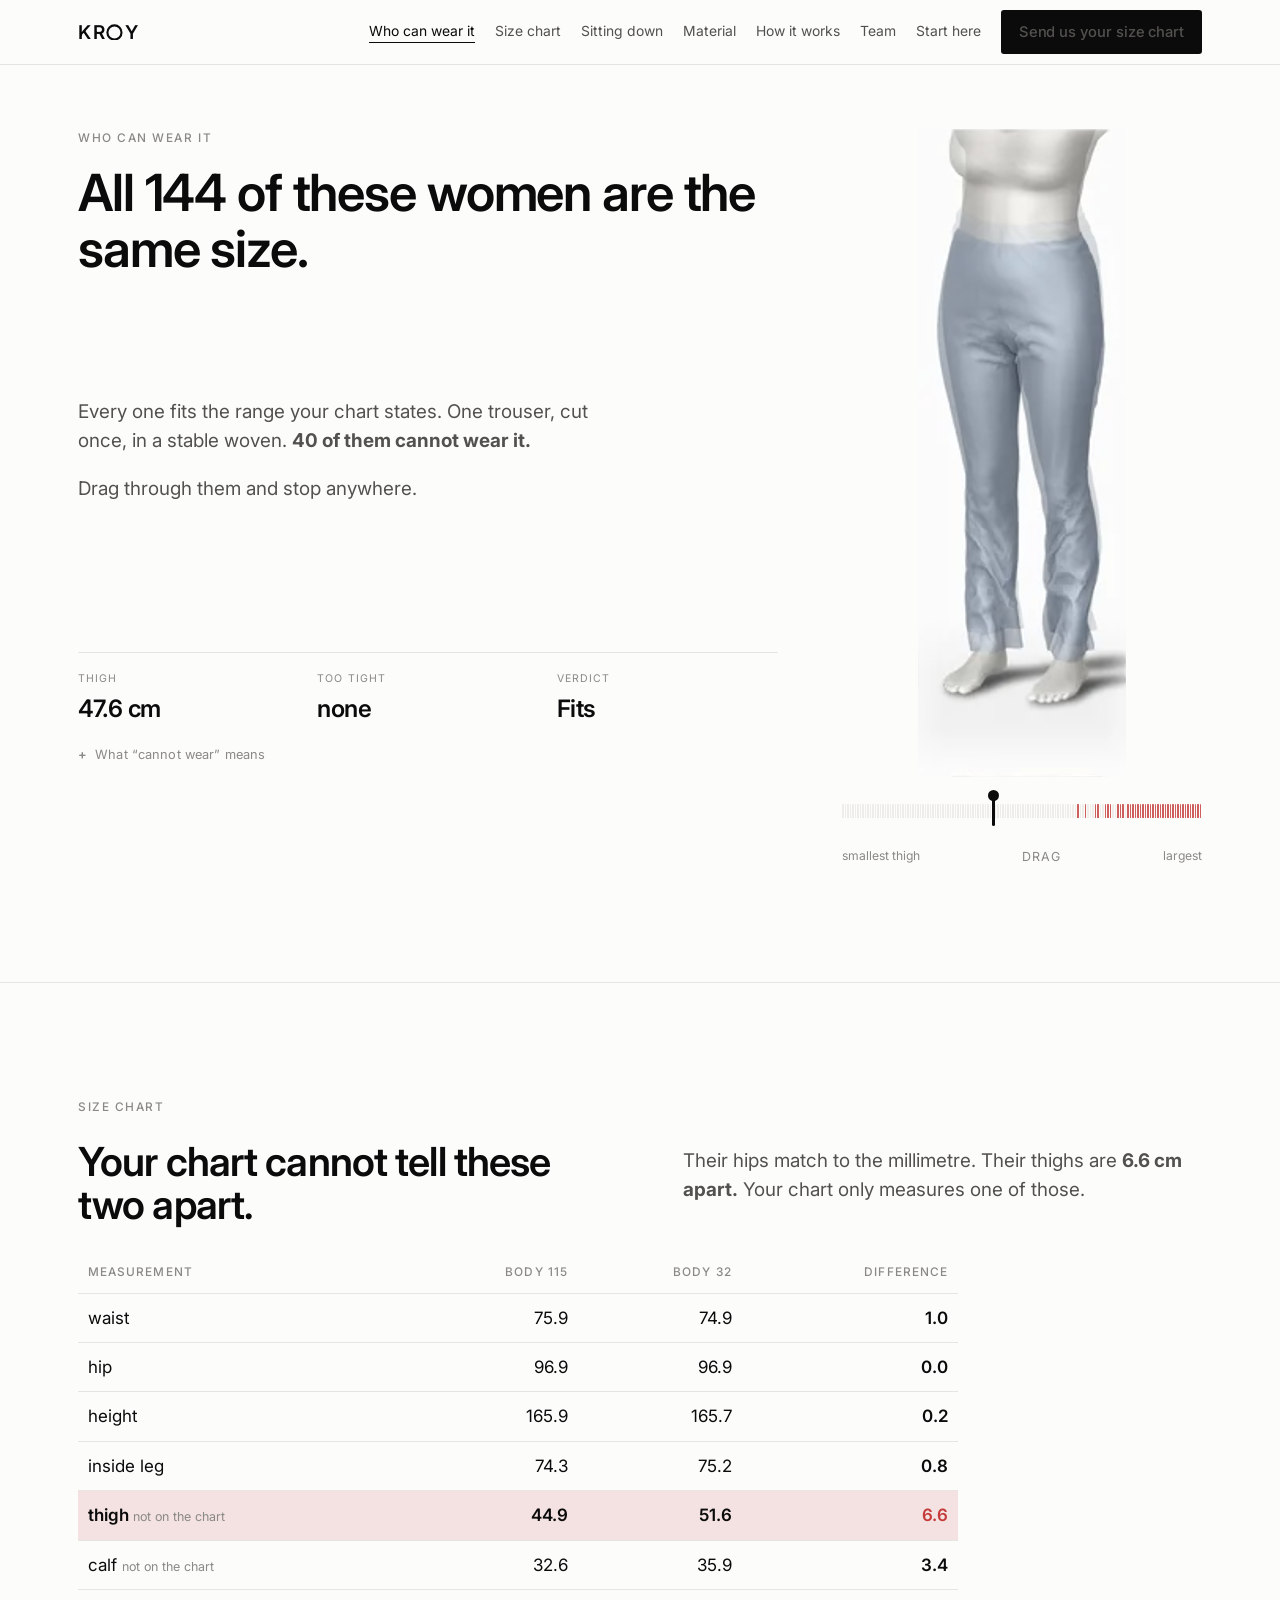
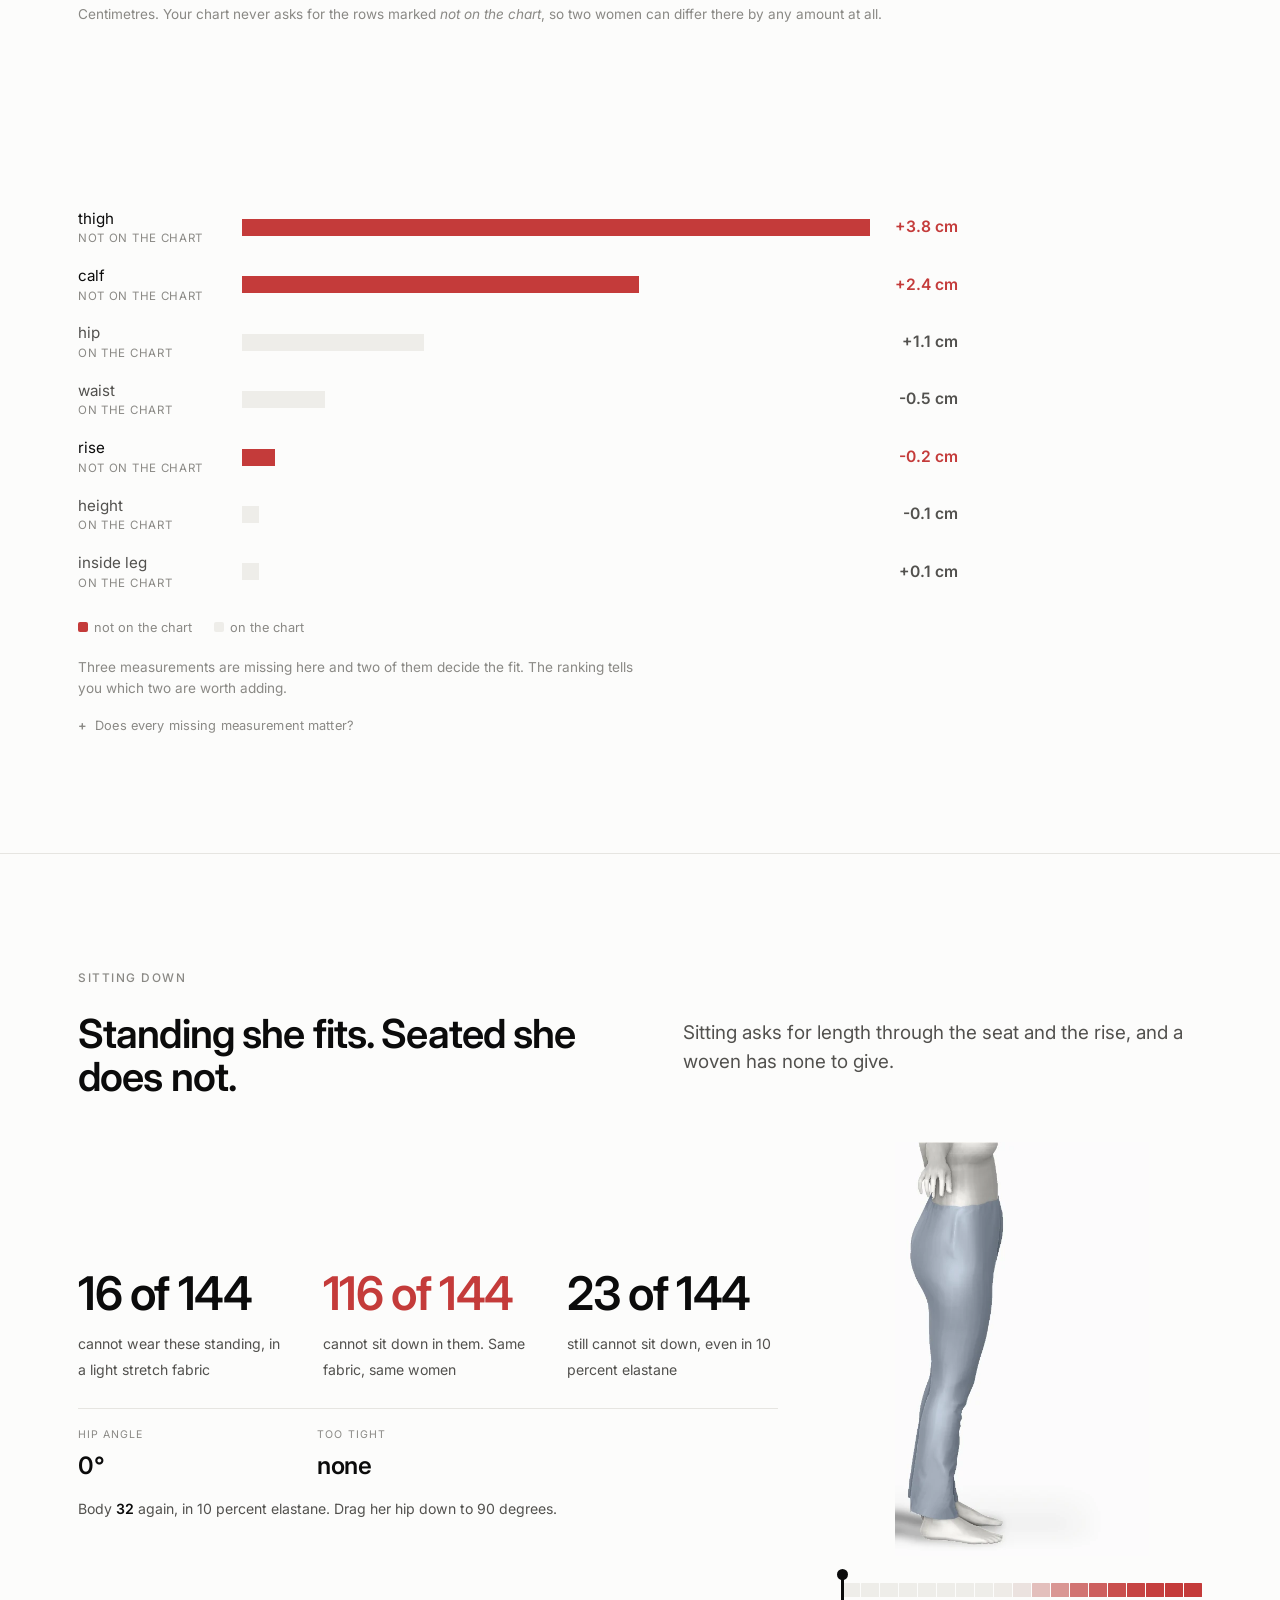
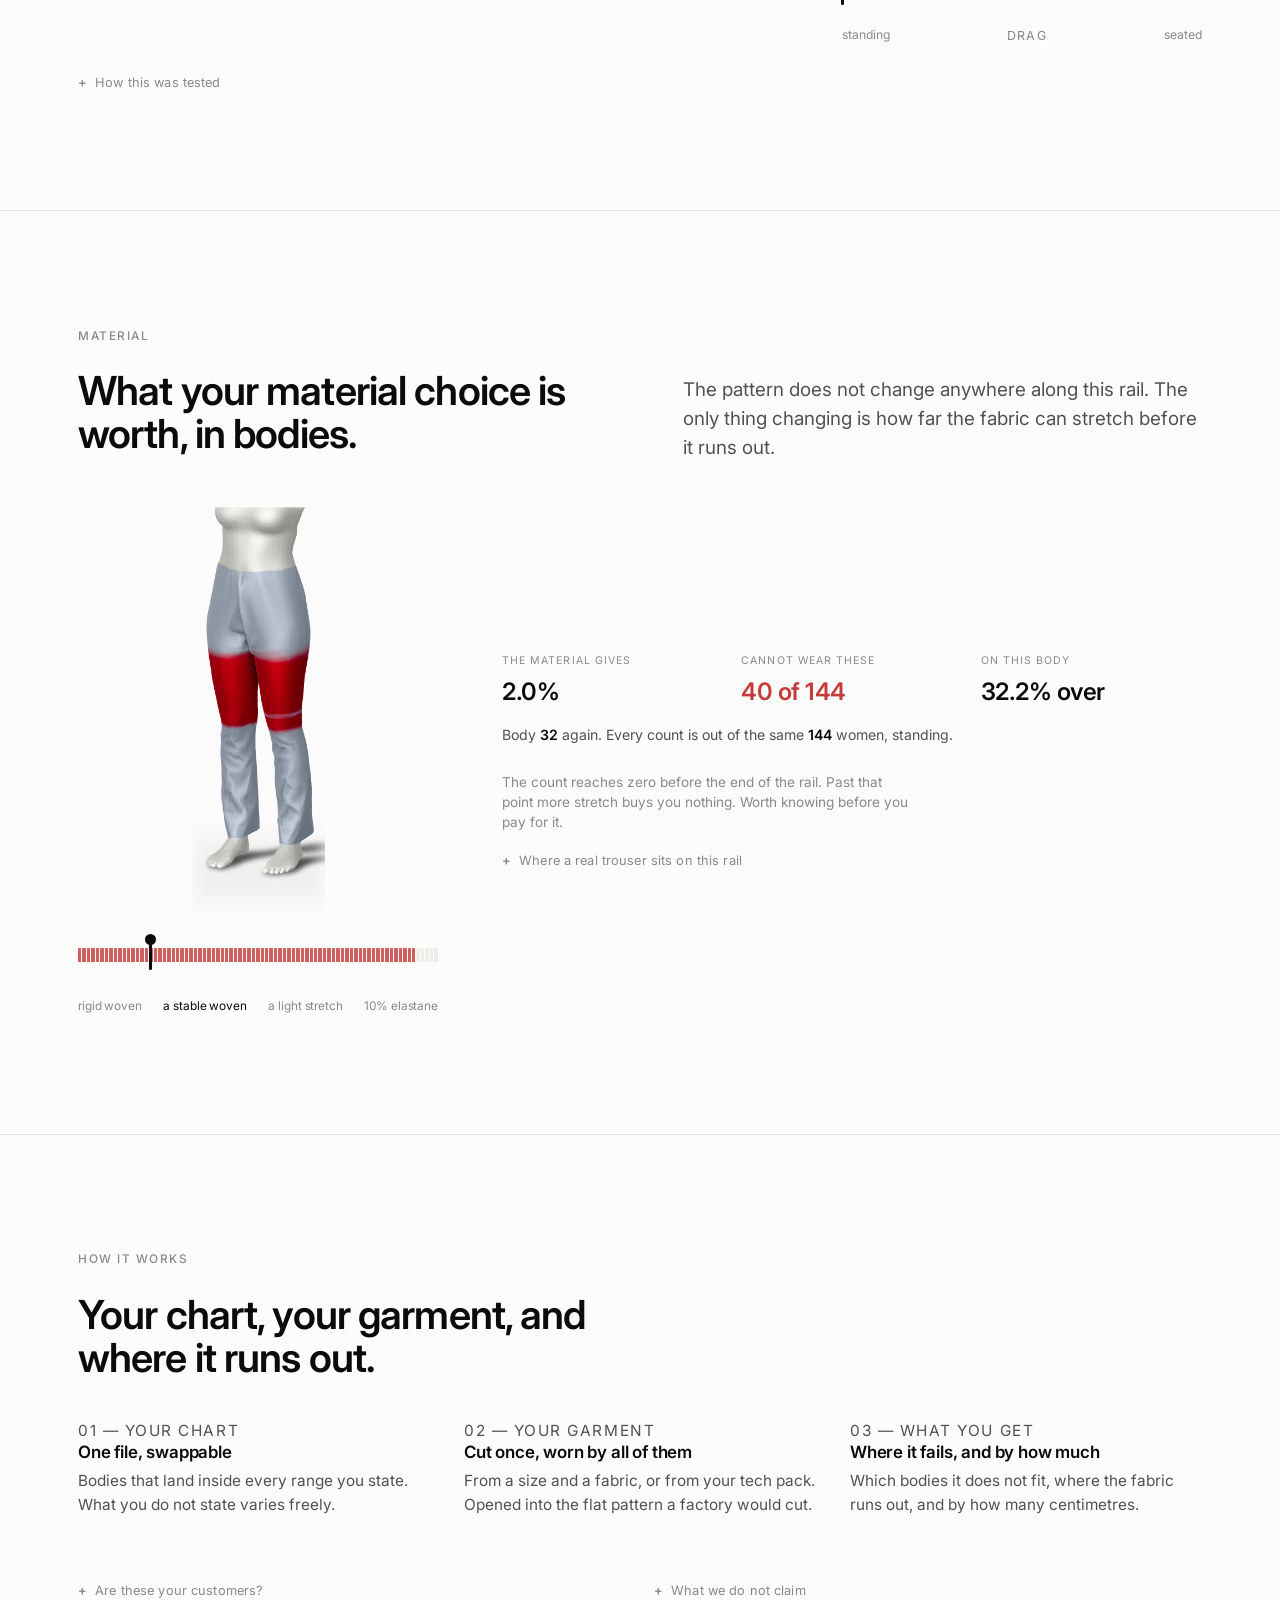
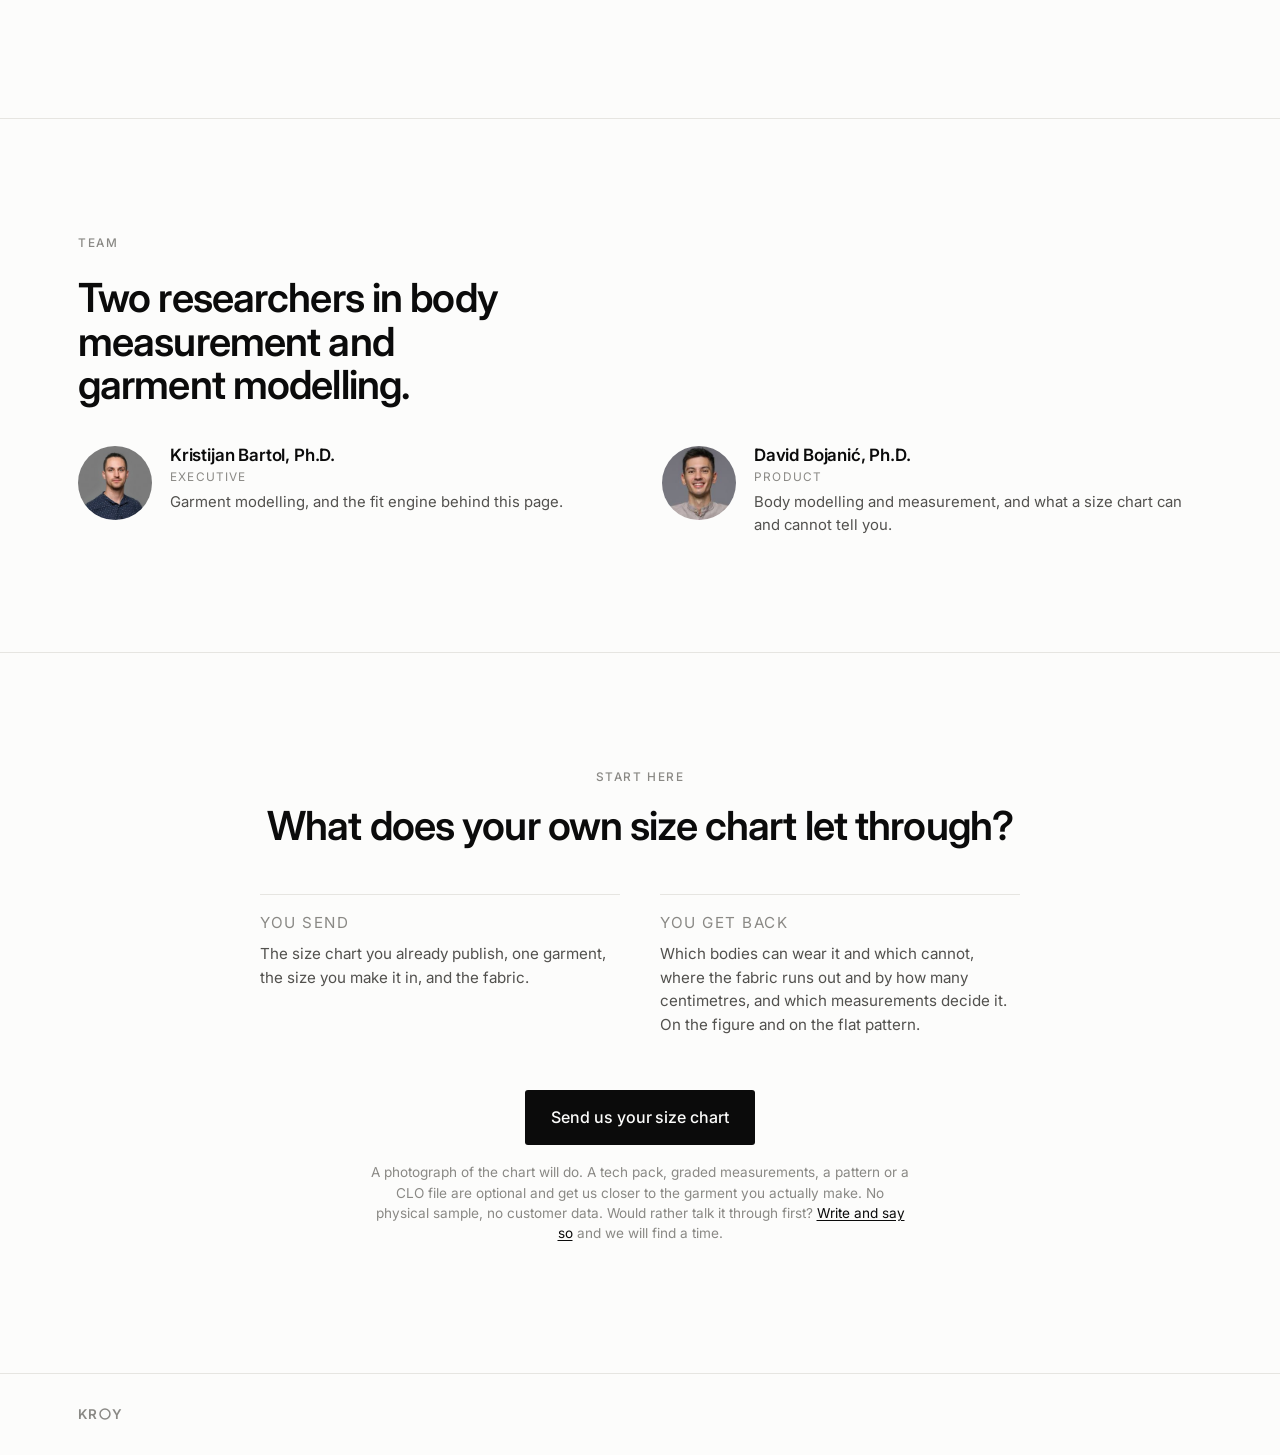
==== commit 1a399c2c: "Below Material it was all words and no pictures. Cut The page spends five sections letting someone d" ====
--- a/index.html
+++ b/index.html
@@ -333,43 +333,44 @@
           <p class="rule">01 &mdash; your chart</p>
           <h3>One file, swappable</h3>
           <p>
-            Your chart gives a range for each measurement. We build bodies that
-            land inside all of them at once, and let everything your chart does
-            not mention vary freely.
+            Bodies that land inside every range you state. What you do not
+            state varies freely.
           </p>
         </div>
         <div>
           <p class="rule">02 &mdash; your garment</p>
           <h3>Cut once, worn by all of them</h3>
           <p>
-            We build it from whatever you give us, a size and a fabric at one
-            end, a full tech pack at the other. We open it into the flat pattern
-            a factory would cut, put it on every body, and measure the room it
-            gives and the stretch it needs, everywhere.
+            From a size and a fabric, or from your tech pack. Opened into the
+            flat pattern a factory would cut.
           </p>
         </div>
         <div>
           <p class="rule">03 &mdash; what you get</p>
           <h3>Where it fails, and by how much</h3>
           <p>
-            Which bodies it does not fit, where the fabric runs out, and how
-            many centimetres are missing. Hundreds of shapes in minutes.
-          </p>
-        </div>
-      </div>
-
-      <div class="cols two reveal" style="margin-top:58px">
-        <div>
-          <p class="rule">What these bodies are</p>
-          <p>
-            Bodies we <b>built</b> to fit this chart's size M, not a sample of
-            anyone's customers. Every count on this page is a count of
-            <i>these</i> women and nothing more. Give us your own customer
-            figures and we will weight it to them. We will not invent them.
-          </p>
-        </div>
-        <div>
-          <p class="rule">What we do not claim</p>
+            Which bodies it does not fit, where the fabric runs out, and by how
+            many centimetres.
+          </p>
+        </div>
+      </div>
+
+      <!-- Both of these are required by this project's own rules and neither
+           may be deleted: we never assert a population, and we never say
+           validated. They are notes rather than body copy because a visitor
+           deciding whether to write does not read them, and a fit lead looking
+           for the catch opens them immediately. -->
+      <div class="notes reveal">
+        <details class="note">
+          <summary>Are these your customers?</summary>
+          <p>
+            No. These are bodies we <b>built</b> to fit this chart's size M, and
+            every count here counts <i>those</i> women and nothing more. Send
+            your own customer figures and we will weight it to them.
+          </p>
+        </details>
+        <details class="note">
+          <summary>What we do not claim</summary>
           <p>
             Nobody has worn these, so we will not call this validated. It is a
             measurement of the garment against the body, checked by a cloth
@@ -377,7 +378,7 @@
             lands on the same answer. The draping makes the picture. It never
             decides a verdict.
           </p>
-        </div>
+        </details>
       </div>
     </div>
   </section>
@@ -415,26 +416,15 @@
     <div class="wrap">
       <p class="eyebrow">Start here</p>
       <h2>What does your own size chart let&nbsp;through?</h2>
-      <p class="lede">
-        Everything on this page came out of one size chart and one trouser.
-        Send us yours and you get the same thing back, on your own garment.
-      </p>
-
-      <div class="gets">
+      <!-- Cut 2026-10-23: the lede restated the page, and "We build" restated
+           step 01 of How it works almost word for word. What is left is the
+           exchange, either side of the button. -->
+      <div class="gets two">
         <div>
           <p class="rule">You send</p>
           <p>
             The size chart you already publish, one garment, the size you make
-            it in, and the fabric. That is enough to start. Anything else, a
-            tech pack, graded measurements, a pattern, a CLO or Browzwear file,
-            gets us closer to the garment you actually make.
-          </p>
-        </div>
-        <div>
-          <p class="rule">We build</p>
-          <p>
-            Bodies that land inside <i>every</i> range your chart states at
-            once, varying in all the ways it leaves open.
+            it in, and the fabric.
           </p>
         </div>
         <div>
@@ -451,9 +441,9 @@
         <a class="btn big" href="mailto:kristijan.bartol@gmail.com?subject=KROY%20%E2%80%94%20our%20size%20chart&amp;body=Garment%3A%0ASize%20we%20manufacture%3A%0AMaterial%3A%0AOur%20size%20chart%20(pasted%2C%20attached%2C%20or%20a%20photograph)%3A%0A%0AAnything%20else%20you%20can%20attach%2C%20all%20optional%3A%0A-%20spec%20sheet%20or%20tech%20pack%0A-%20graded%20measurements%0A-%20fit%20model%20measurements%0A-%20a%20pattern%0A">Send us your size chart</a>
       </p>
       <p class="small">
-        A photograph of the chart will do, and everything beyond it is
-        optional. No physical sample, no photographs of the garment, no
-        customer data.
+        A photograph of the chart will do. A tech pack, graded measurements, a
+        pattern or a CLO file are optional and get us closer to the garment you
+        actually make. No physical sample, no customer data.
         Would rather talk it through first?
         <a href="mailto:kristijan.bartol@gmail.com?subject=KROY%20%E2%80%94%20a%20call">Write and say so</a>
         and we will find a time.
@@ -466,7 +456,6 @@
 <footer>
   <div class="wrap">
     <span class="brand" aria-label="KROY"><span aria-hidden="true">KR</span><svg class="o" viewBox="0 0 24 24" aria-hidden="true"><circle cx="12" cy="12" r="10" /></svg><span aria-hidden="true">Y</span></span>
-    <span class="small" id="provenance">&nbsp;</span>
   </div>
 </footer>
 
--- a/page.css
+++ b/page.css
@@ -266,6 +266,11 @@
 .note[open] > summary::before { content: '\2013'; }
 .note > summary:hover, .note > summary:hover::before { color: var(--ink); }
 .note > summary:focus-visible { outline: 2px solid var(--ink); outline-offset: 3px; }
+
+/* Two notes side by side under the method steps, stacked on a phone. Closed
+ * they are two lines; open they are the answer a fit lead came looking for. */
+.notes { display: grid; gap: 14px; margin-top: 46px; }
+@media (min-width: 760px) { .notes { grid-template-columns: 1fr 1fr; gap: 28px; align-items: start; } }
 .note > p { margin: 10px 0 0; max-width: 46ch; }
 .note b { font-weight: 600; color: var(--ink); }
 
@@ -361,7 +366,11 @@
  * with no narrator has to close that itself. Left-aligned inside a centred
  * block, because centred body copy in three columns is unreadable. */
 .gets { display: grid; gap: 26px; margin: 46px auto 42px; max-width: 980px; text-align: left; }
-@media (min-width: 760px) { .gets { grid-template-columns: repeat(3, 1fr); gap: 40px; } }
+@media (min-width: 760px) {
+  .gets { grid-template-columns: repeat(3, 1fr); gap: 40px; }
+  /* Two blocks since the middle one was cut: the exchange, not a pipeline. */
+  .gets.two { grid-template-columns: repeat(2, 1fr); max-width: 760px; }
+}
 .gets > div { border-top: 1px solid var(--line); padding-top: 16px; }
 .gets p { color: var(--ink2); font-size: 0.95rem; margin: 0; }
 .gets .rule { color: var(--muted); margin-bottom: 8px; }
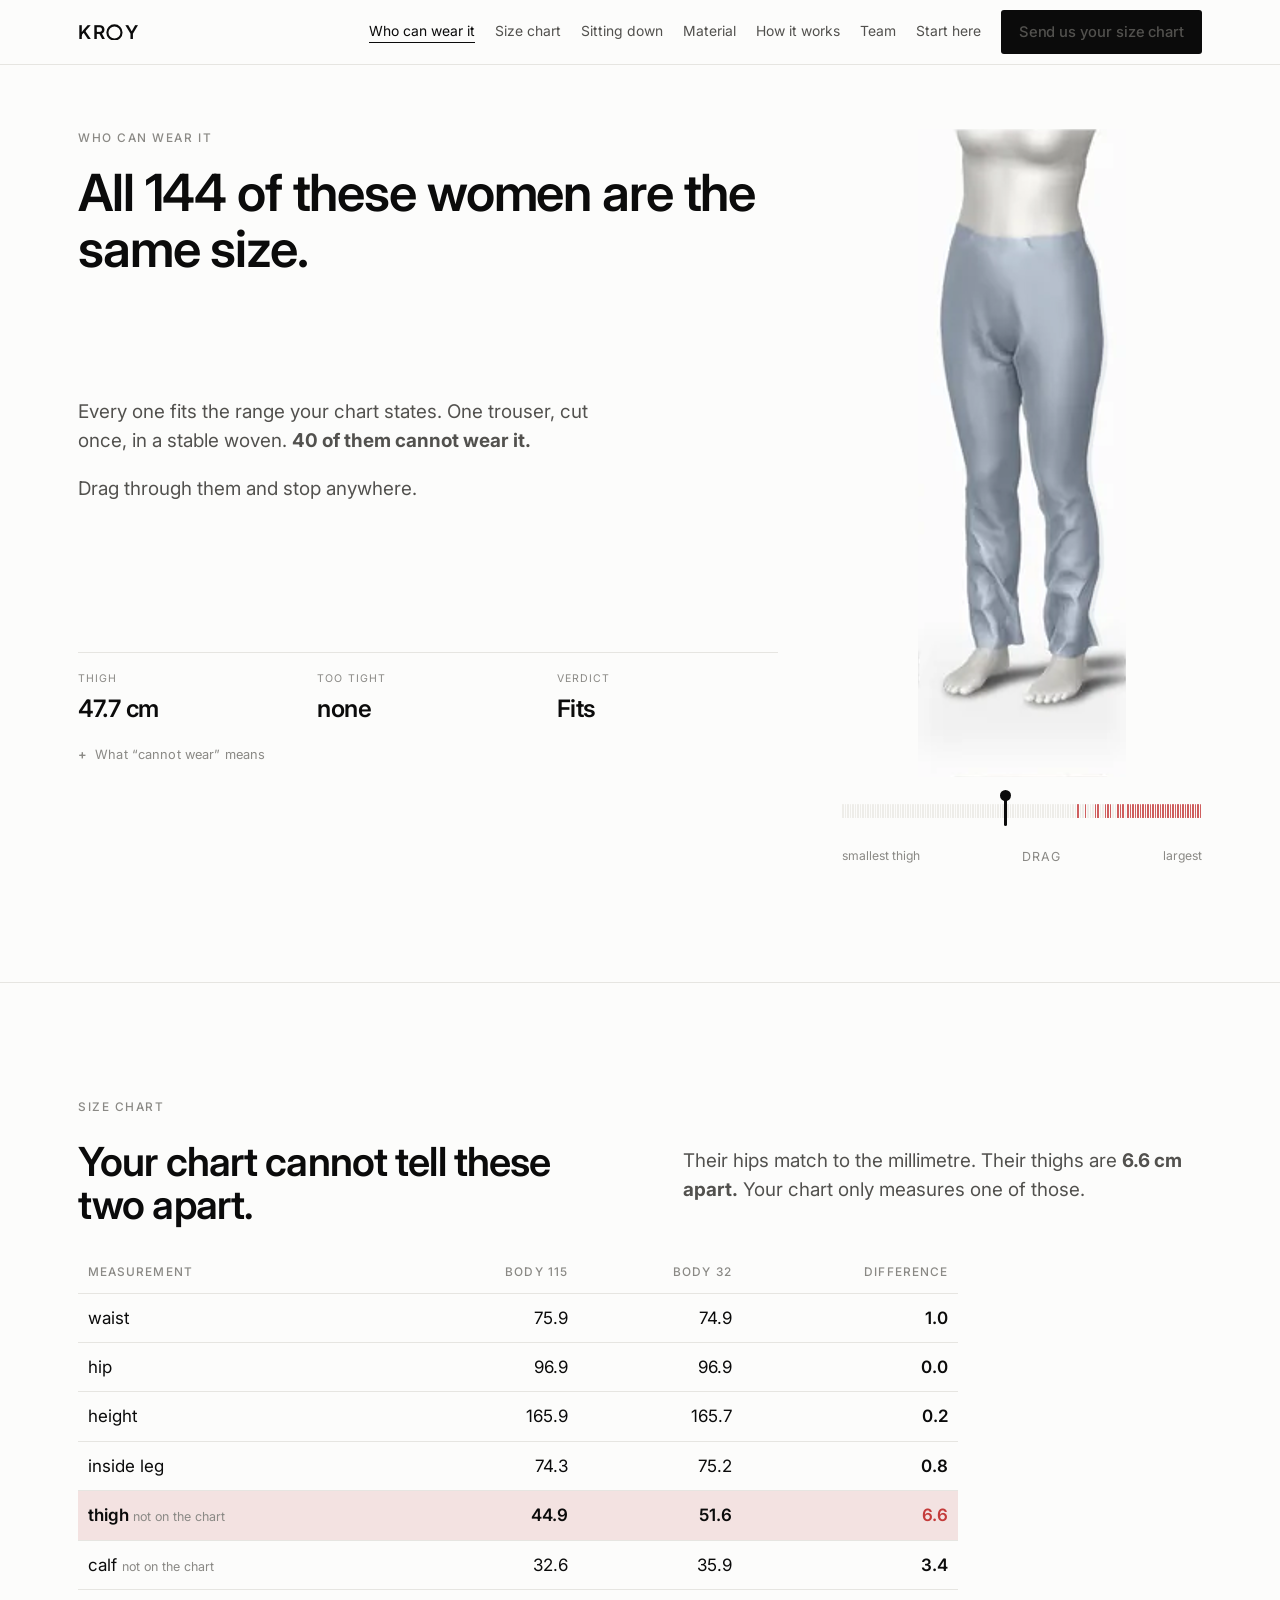
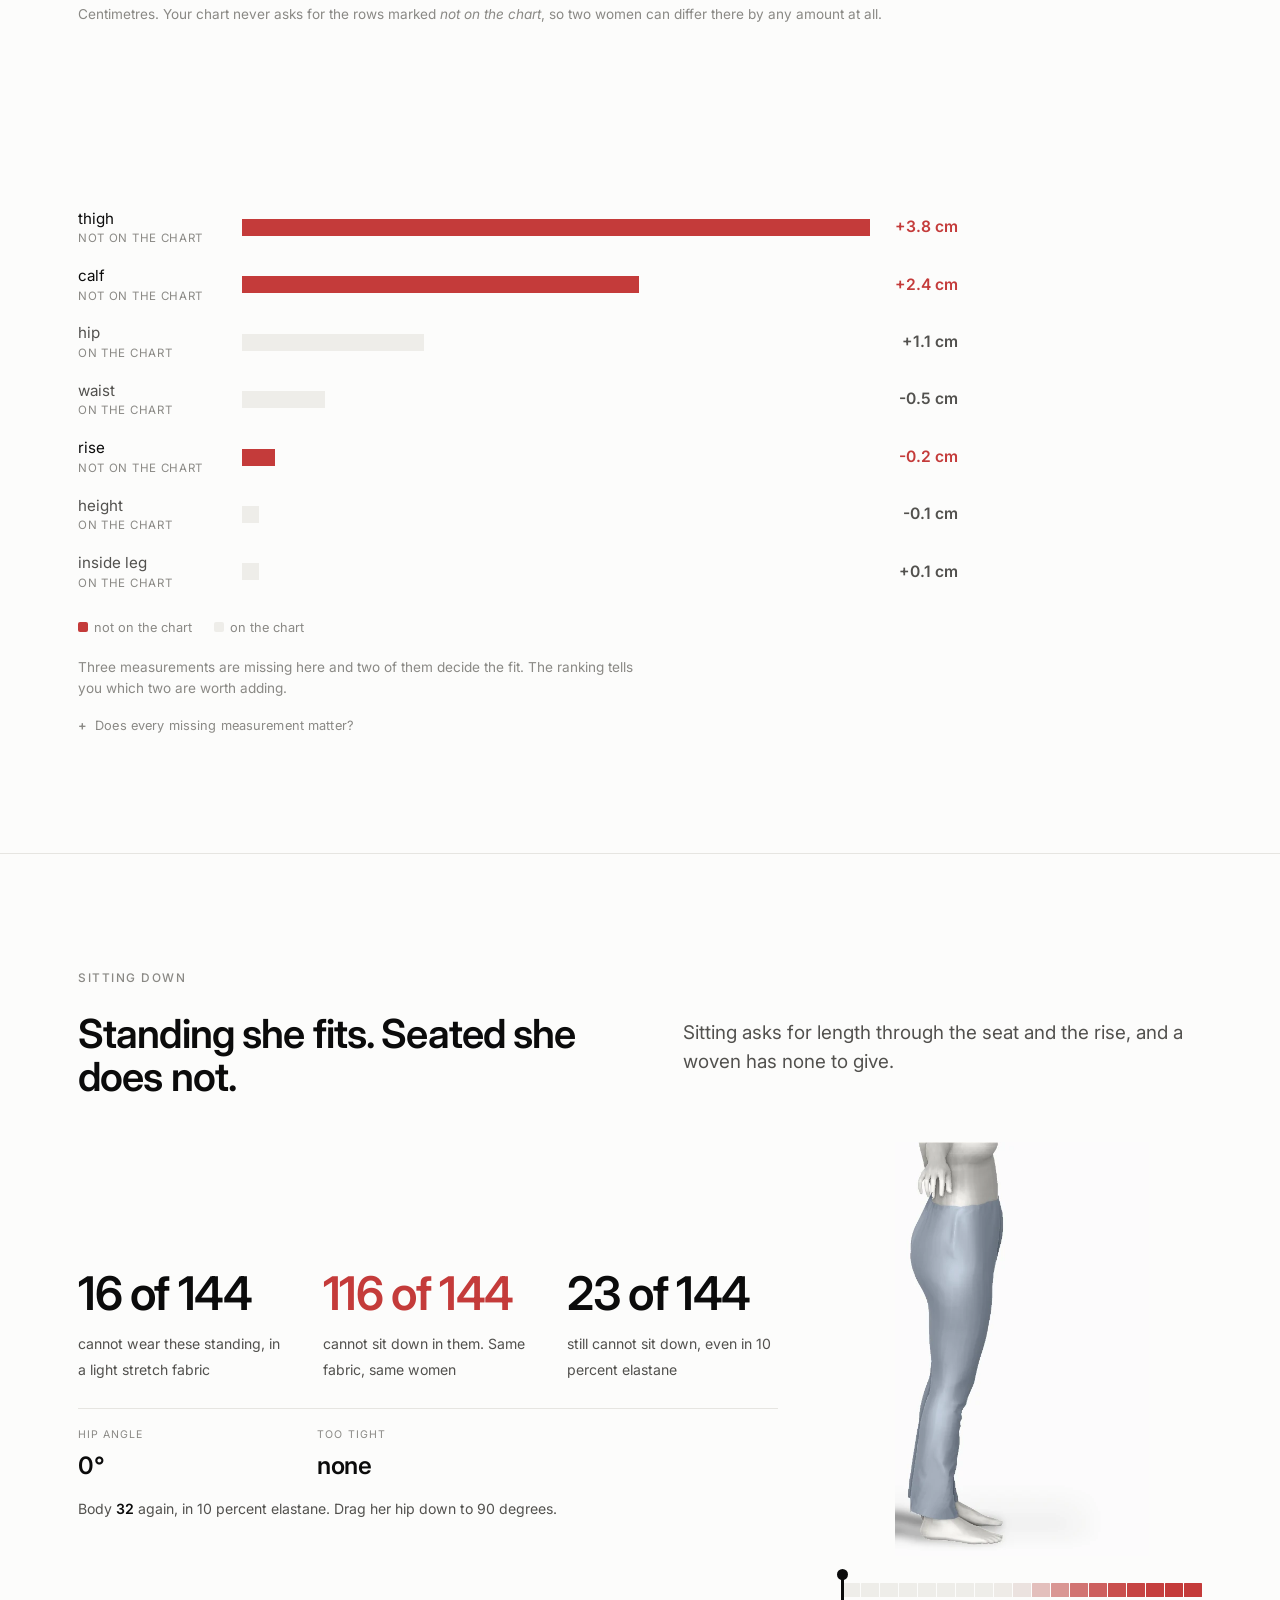
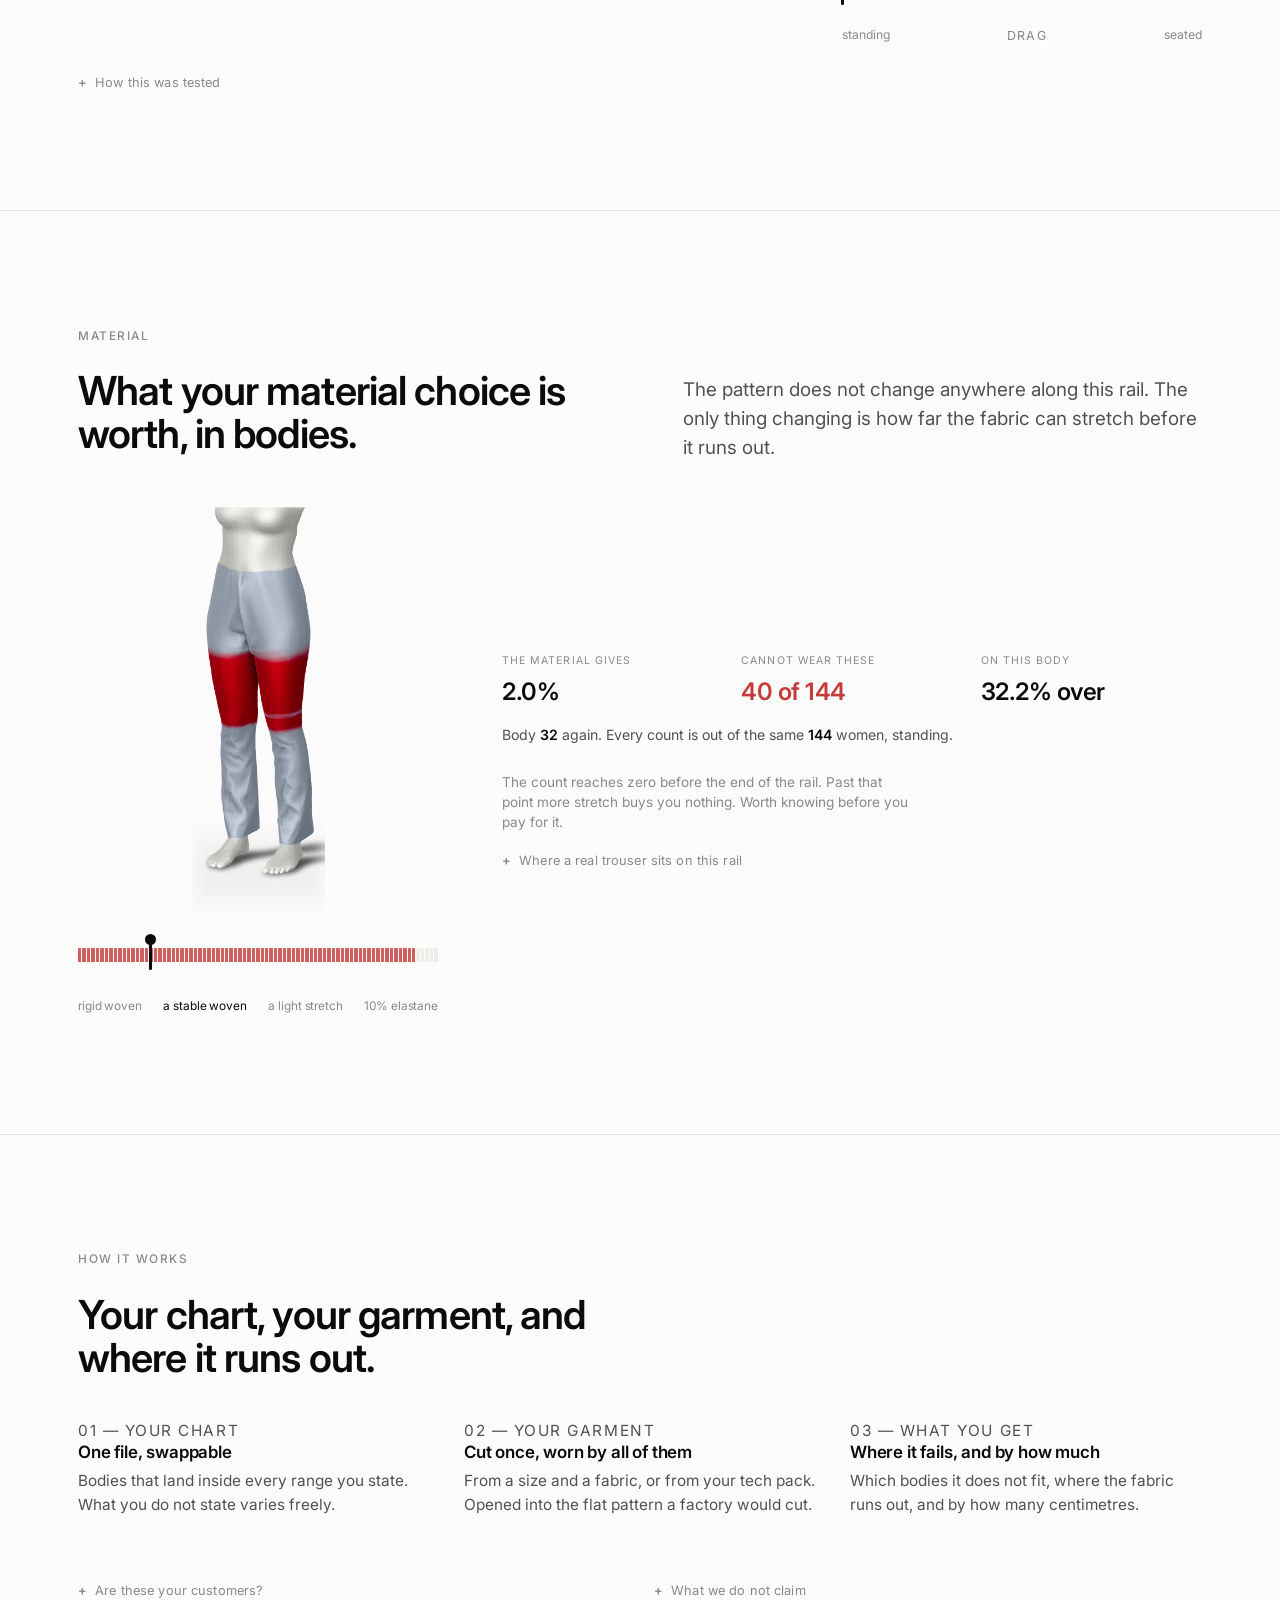
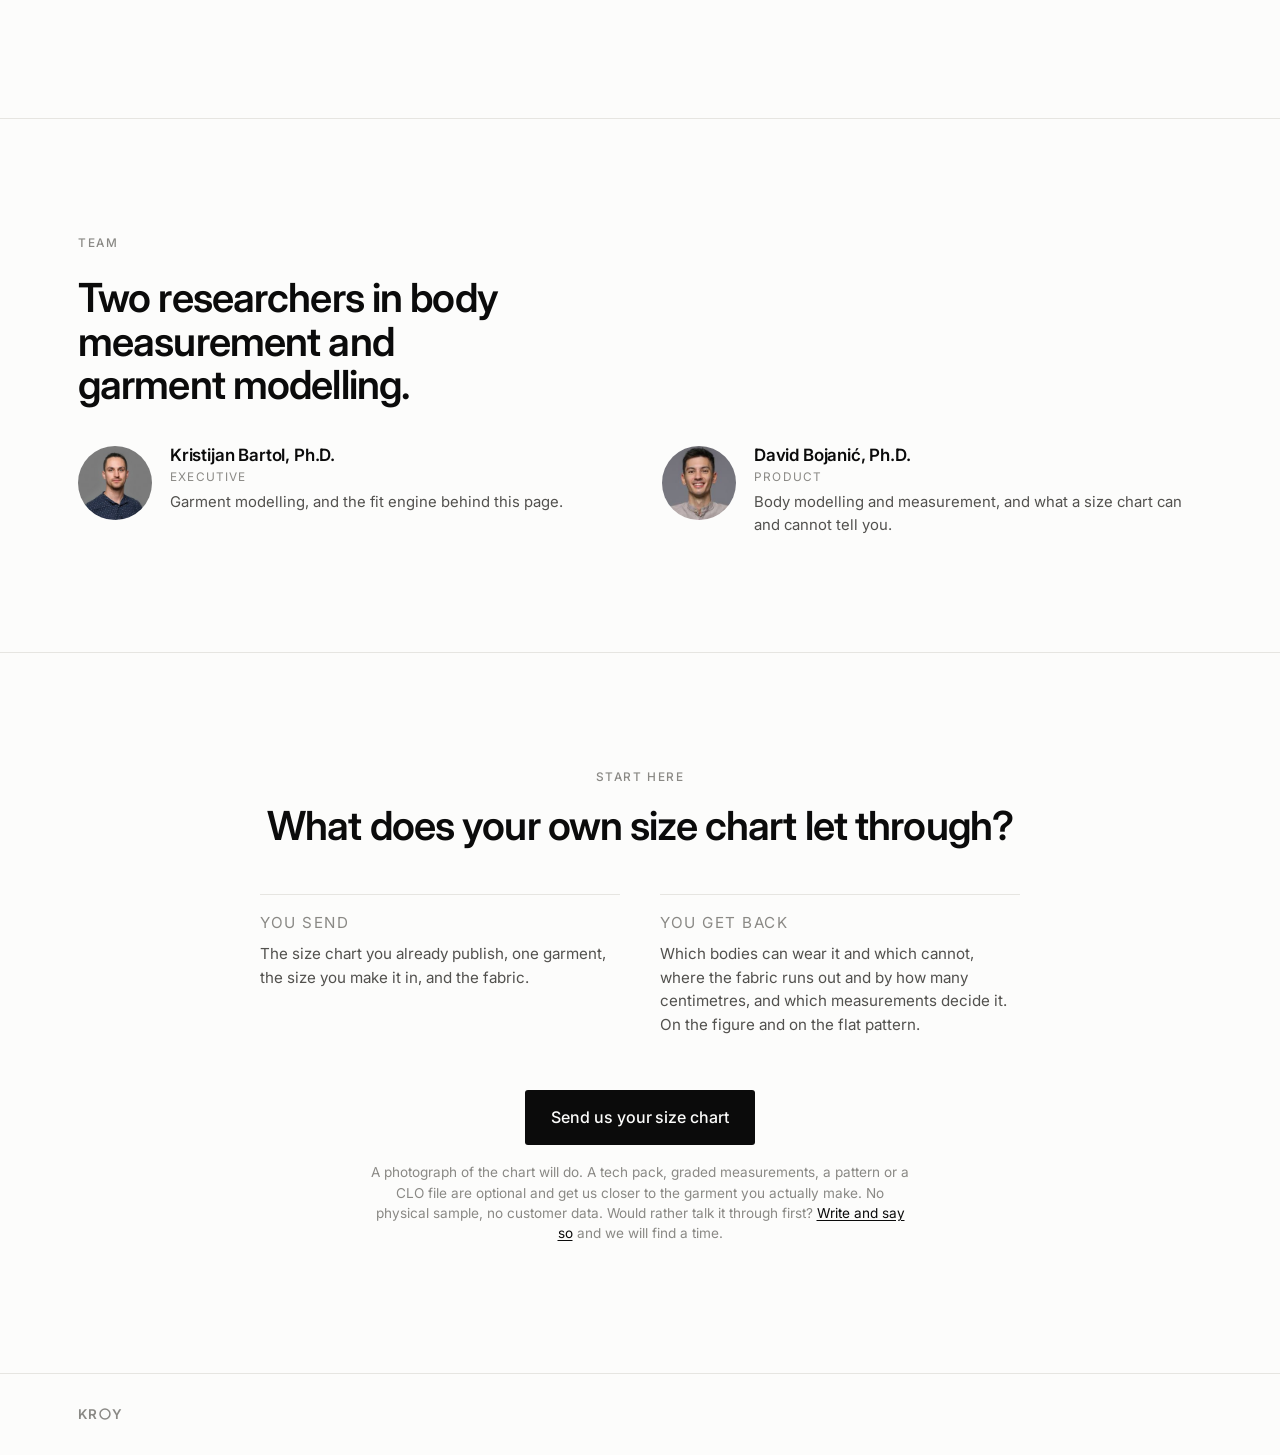
==== commit bb9a0ef4: "Stamp the favicon, because a browser keeps one long after everything else The mark changed at a URL " ====
--- a/index.html
+++ b/index.html
@@ -9,9 +9,12 @@
   <!-- The mark is a drawn circle, so the tab icon is the same shape as the nav
        wordmark at any size. The SVG is what modern browsers take; the PNGs are
        the fallback and the home-screen icon. -->
-  <link rel="icon" type="image/svg+xml" href="assets/favicon.svg" />
-  <link rel="icon" type="image/png" href="assets/favicon.png" />
-  <link rel="apple-touch-icon" href="assets/apple-touch-icon.png" />
+  <!-- STAMPED LIKE THE CSS AND THE JS, and for the same reason: a browser
+       keeps a favicon long after it has revalidated everything else, so the
+       old mark survives at the old URL. A URL no cache has seen ends that. -->
+  <link rel="icon" type="image/svg+xml" href="assets/favicon.svg?v=20261023a" />
+  <link rel="icon" type="image/png" href="assets/favicon.png?v=20261023a" />
+  <link rel="apple-touch-icon" href="assets/apple-touch-icon.png?v=20261023a" />
 
   <meta property="og:title" content="KROY — who can actually wear the size you make" />
   <meta property="og:description" content="144 women, all the same size by the same chart. Drag through them and see which ones can actually wear the trouser." />
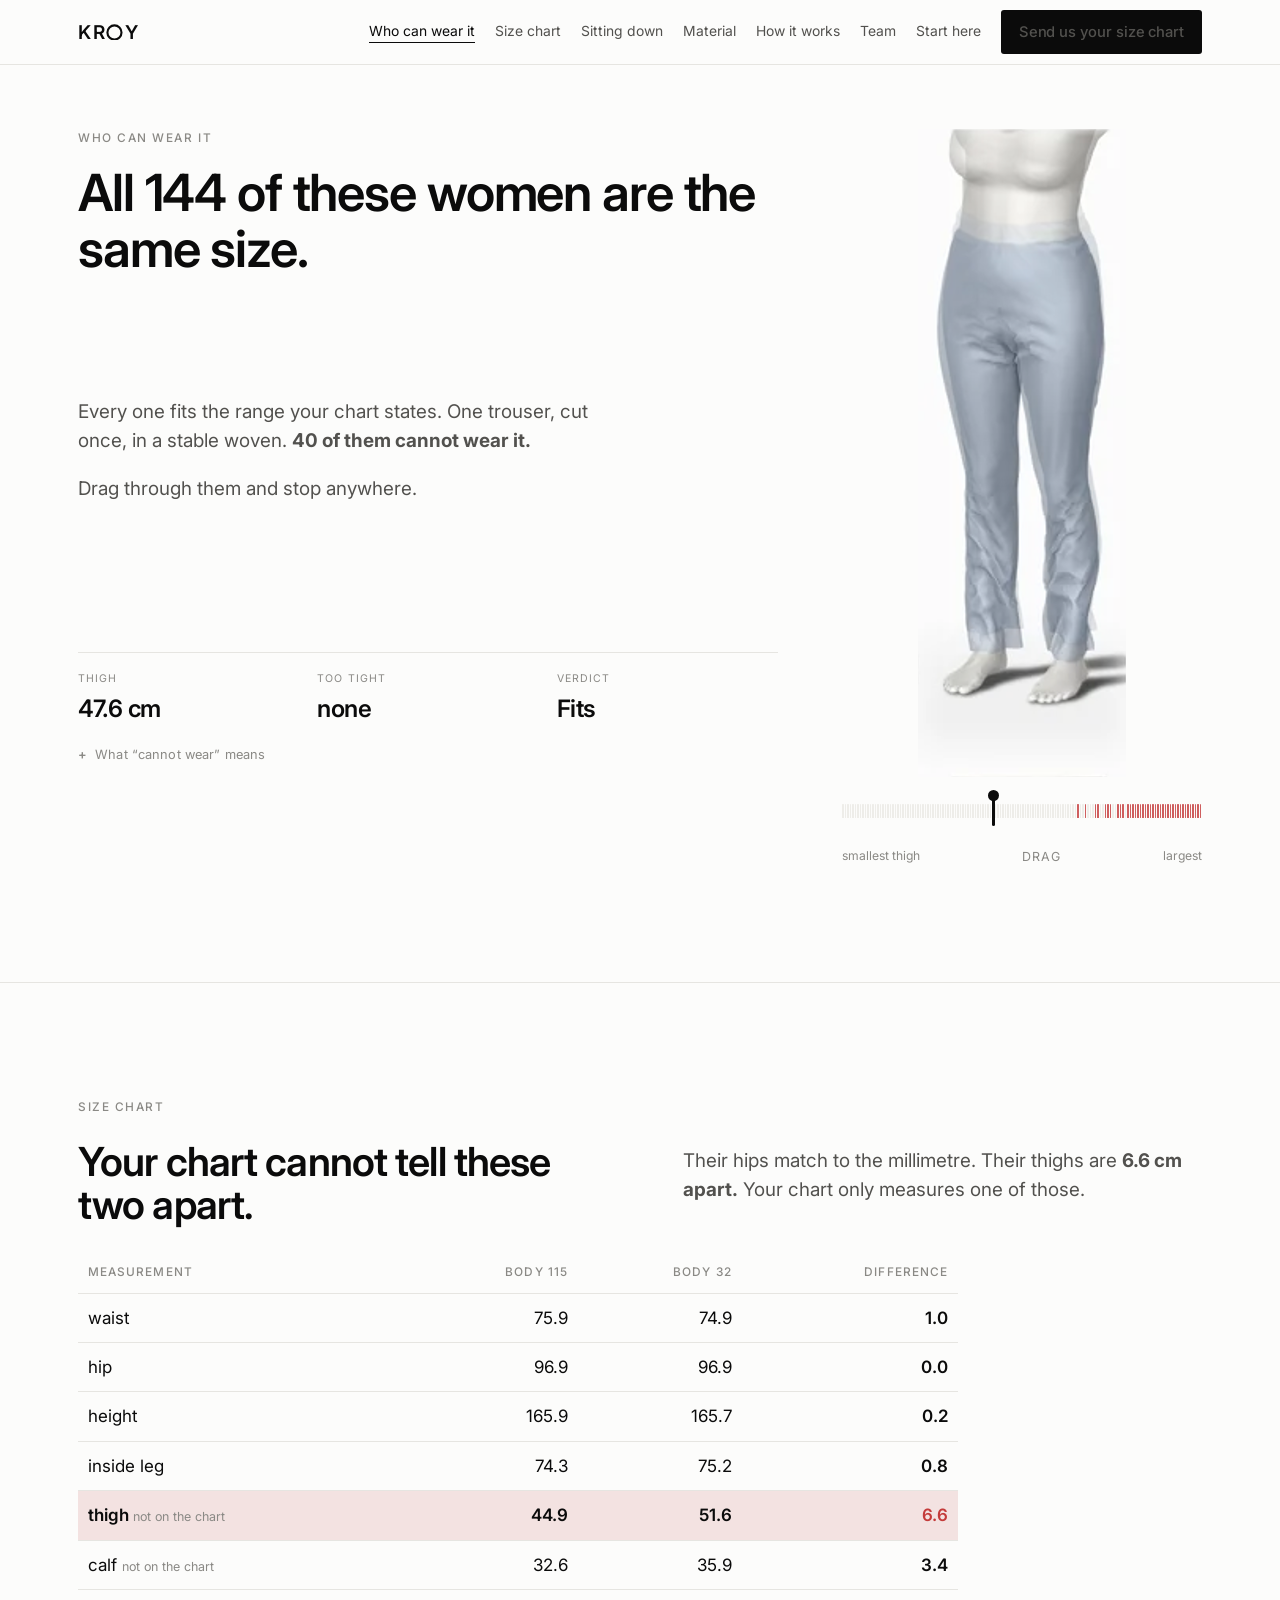
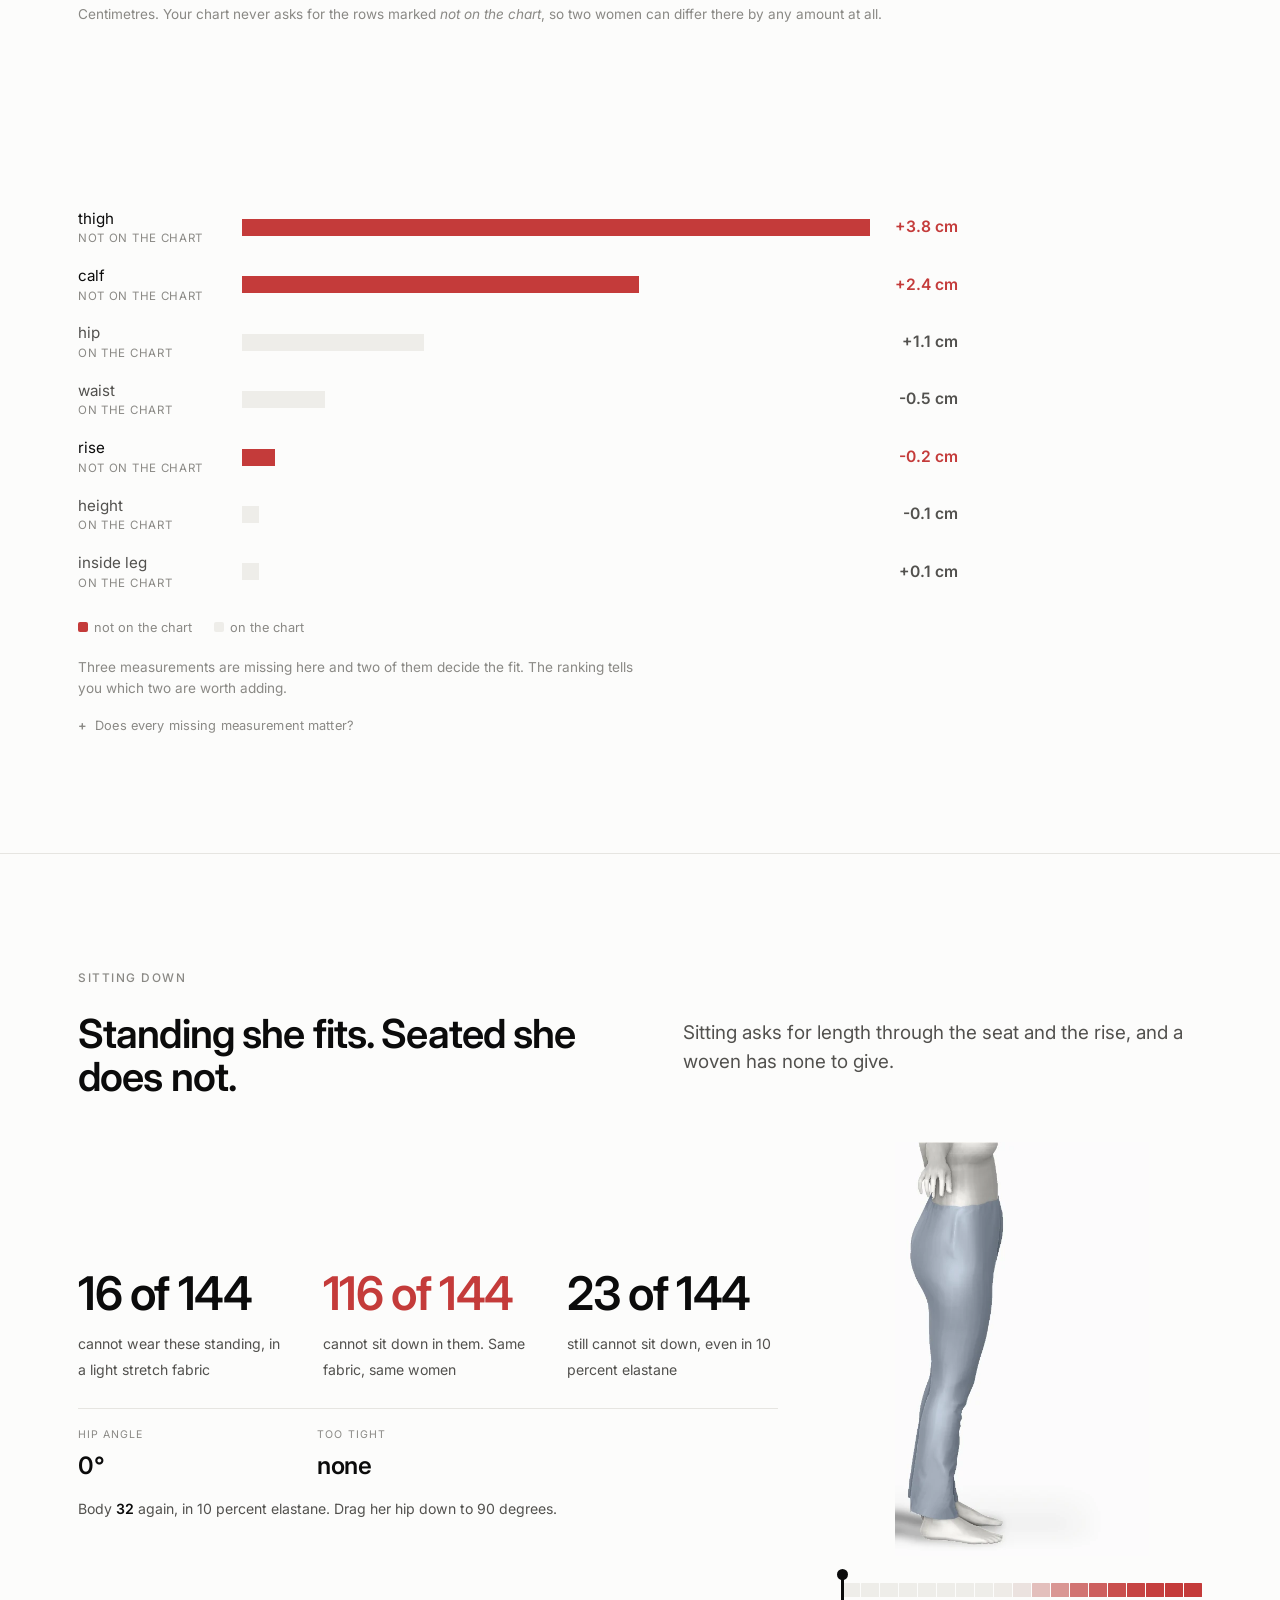
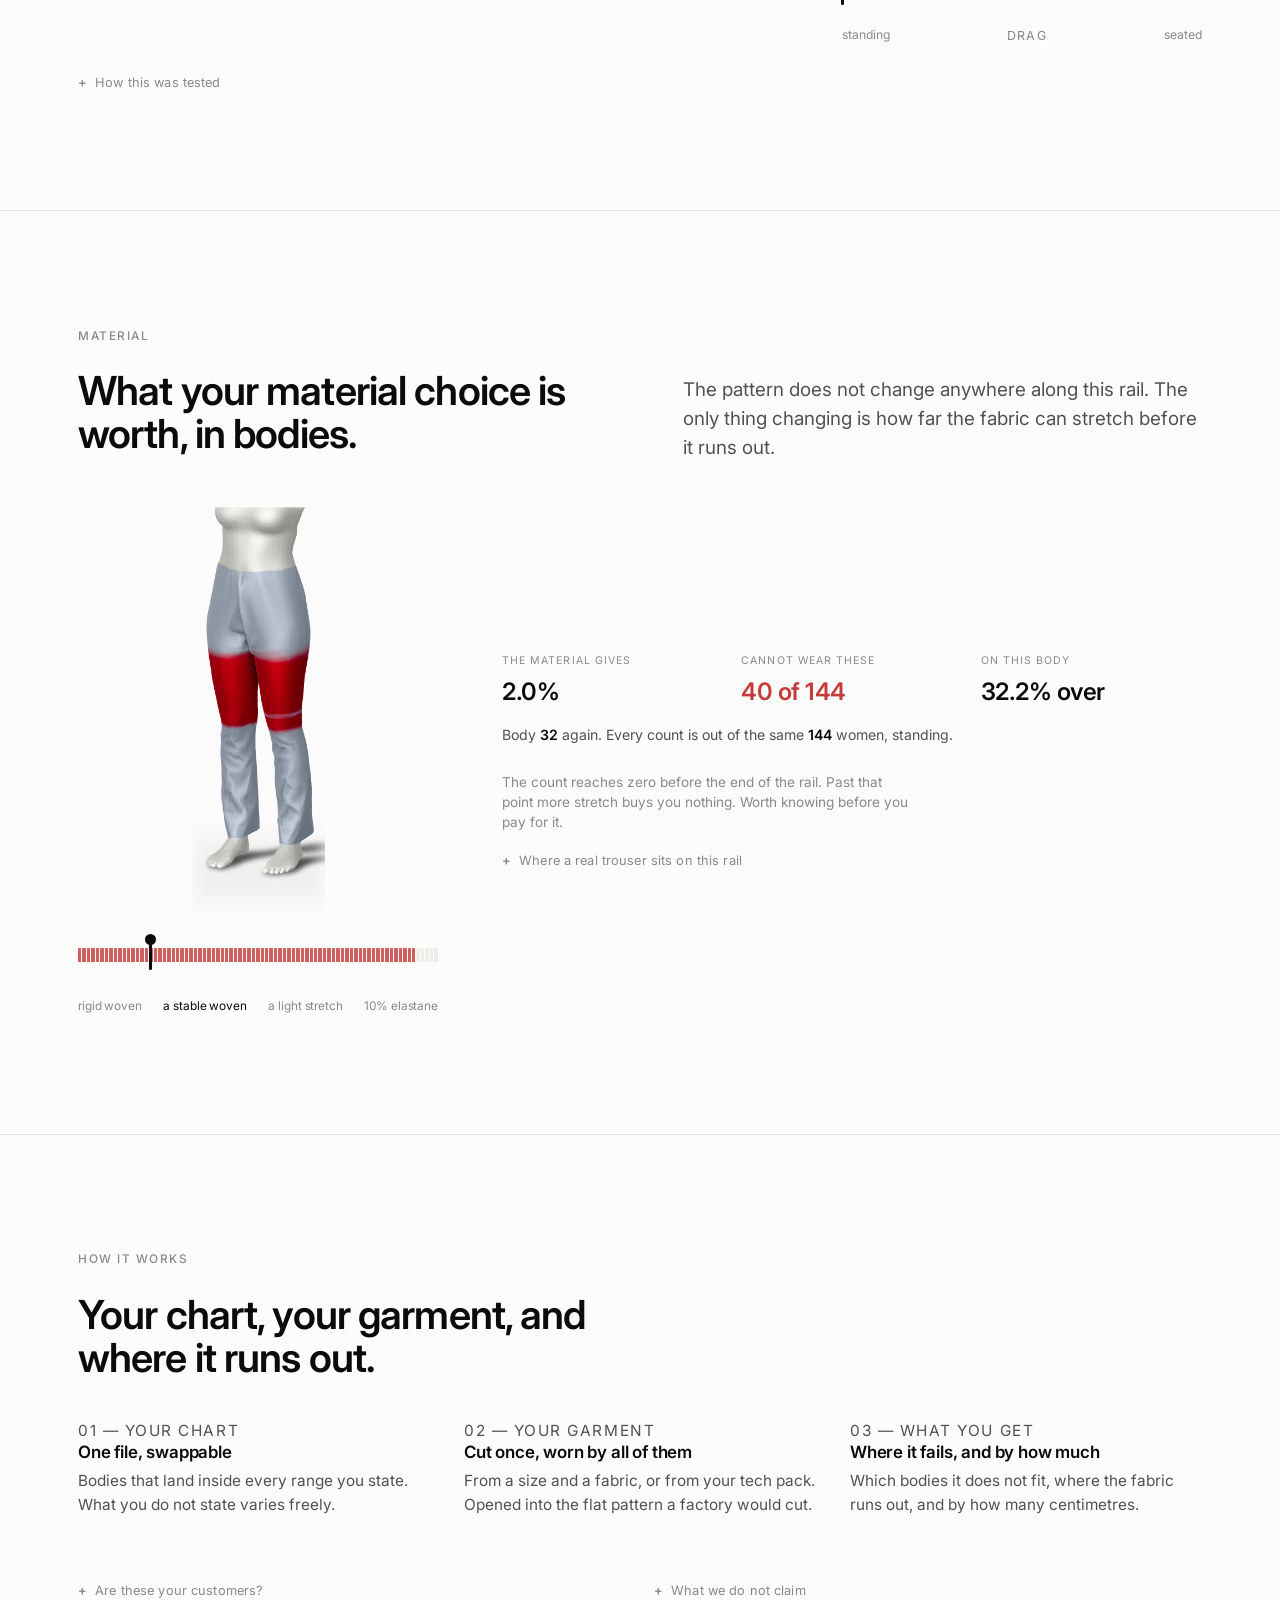
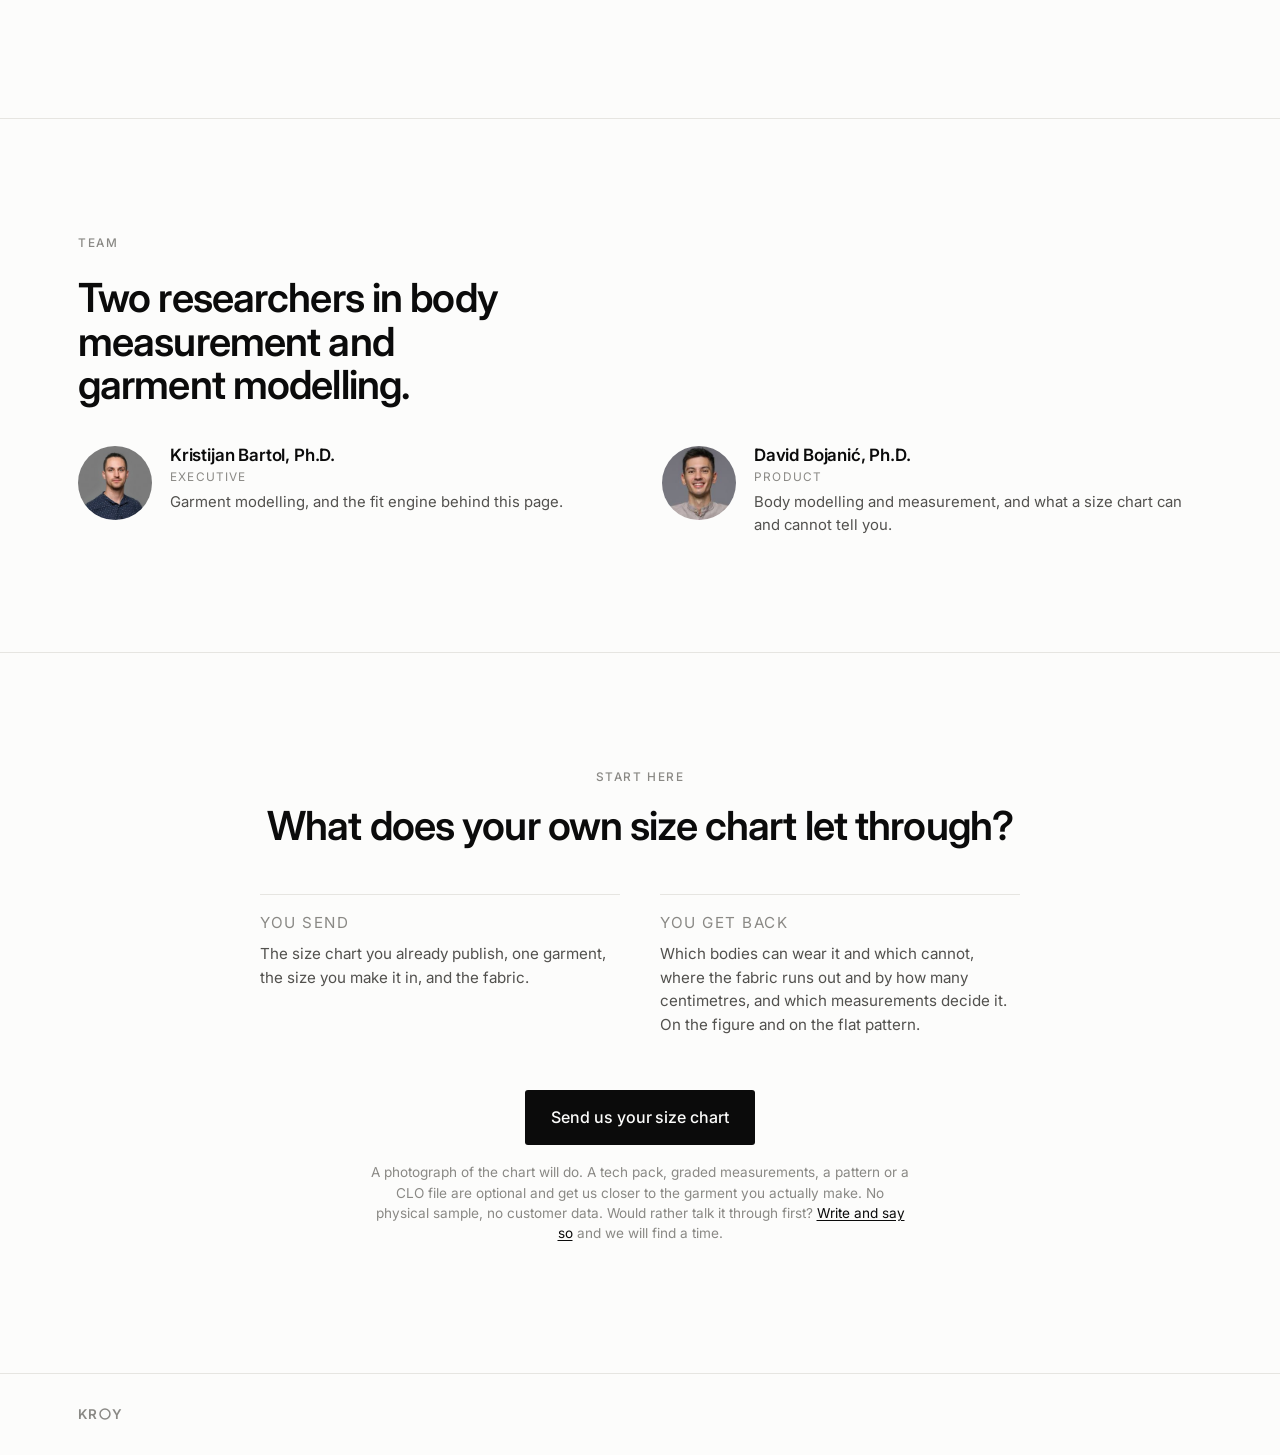
==== commit 6bba54d9: "The opening is a video now, and it hands the strip back Only WHAT plays the opening moved. Every rul" ====
--- a/index.html
+++ b/index.html
@@ -39,7 +39,7 @@
      lives. Bump it whenever a fix has to be provably on a device: Netlify
      revalidates correctly, but "is the phone running the new file" has now
      cost two sessions and a URL no cache has seen ends that question. -->
-  <link rel="stylesheet" href="page.css?v=20261012a" />
+  <link rel="stylesheet" href="page.css?v=20261023a" />
 </head>
 
 <body>
@@ -462,6 +462,6 @@
   </div>
 </footer>
 
-<script type="module" src="page.js?v=20261012a"></script>
+<script type="module" src="page.js?v=20261023a"></script>
 </body>
 </html>
--- a/page.css
+++ b/page.css
@@ -211,6 +211,25 @@
 .strip.ready .strip-stage::after, .strip.failed .strip-stage::after { content: none; }
 .strip.failed .strip-stage::after { content: 'the figures could not be loaded'; }
 
+/* THE OPENING, which on the hero is a video, laid exactly over the canvas it
+ * hands over to. `object-fit: contain` inside a box the size of the stage
+ * computes the same fit the canvas computes for itself, and both are centred in
+ * it, so the swap at the end does not move the figure by a pixel.
+ *
+ * `pointer-events: none` is what keeps the scrub the code that was already
+ * tested: a thumb goes straight through to the canvas underneath and every
+ * input handler in `strip.js` runs exactly as it does with no video present.
+ *
+ * It is NOT hidden with `display: none` while it waits. A display-none video
+ * does not reliably preload, and the whole point of building the element at
+ * page load is that the 1.6 MB is on its way before anybody is waiting on it. */
+.strip-video {
+  position: absolute; inset: 0; width: 100%; height: 100%;
+  object-fit: contain; pointer-events: none;
+  opacity: 0; background: var(--paper);
+}
+.strip-video.on { opacity: 1; }
+
 /* The rail is the argument as well as the control: one tick per body, red
  * where a body cannot wear the garment, so the failures visibly gather at the
  * thick-thigh end before anyone drags anything. */
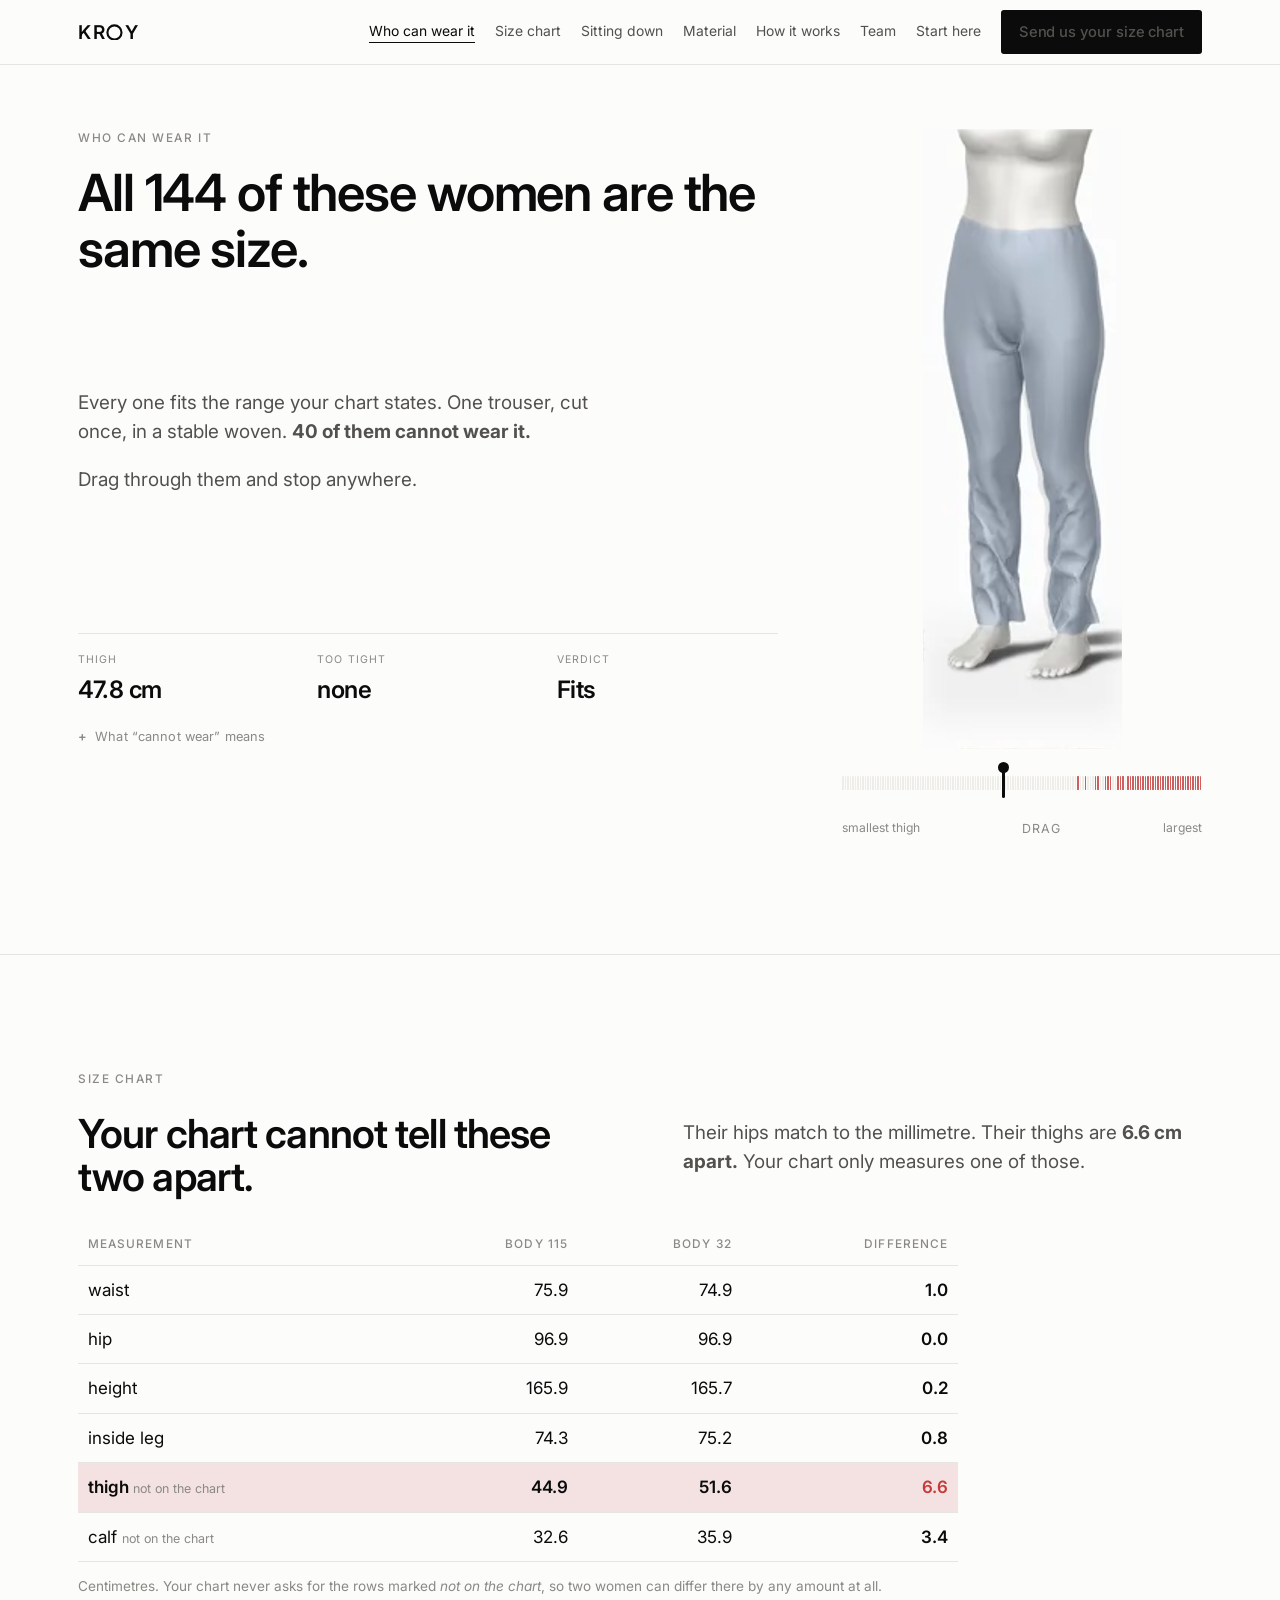
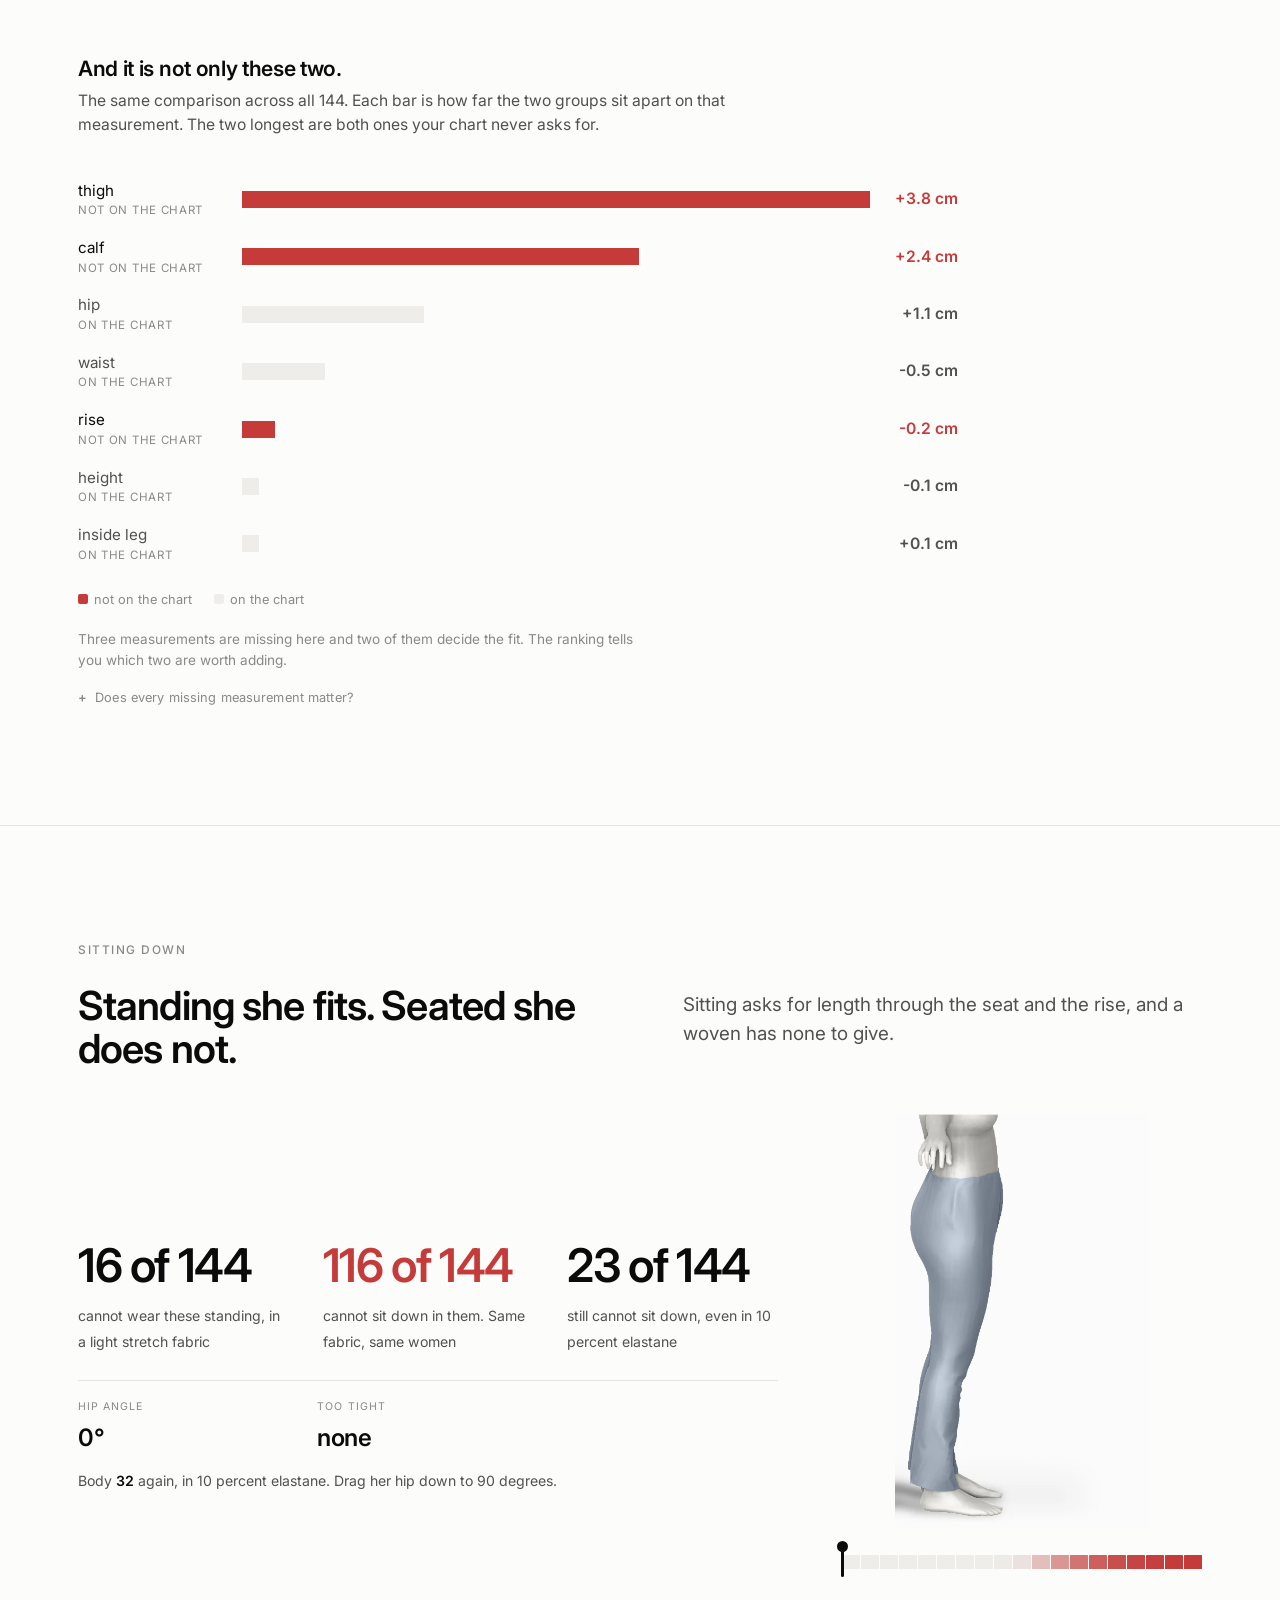
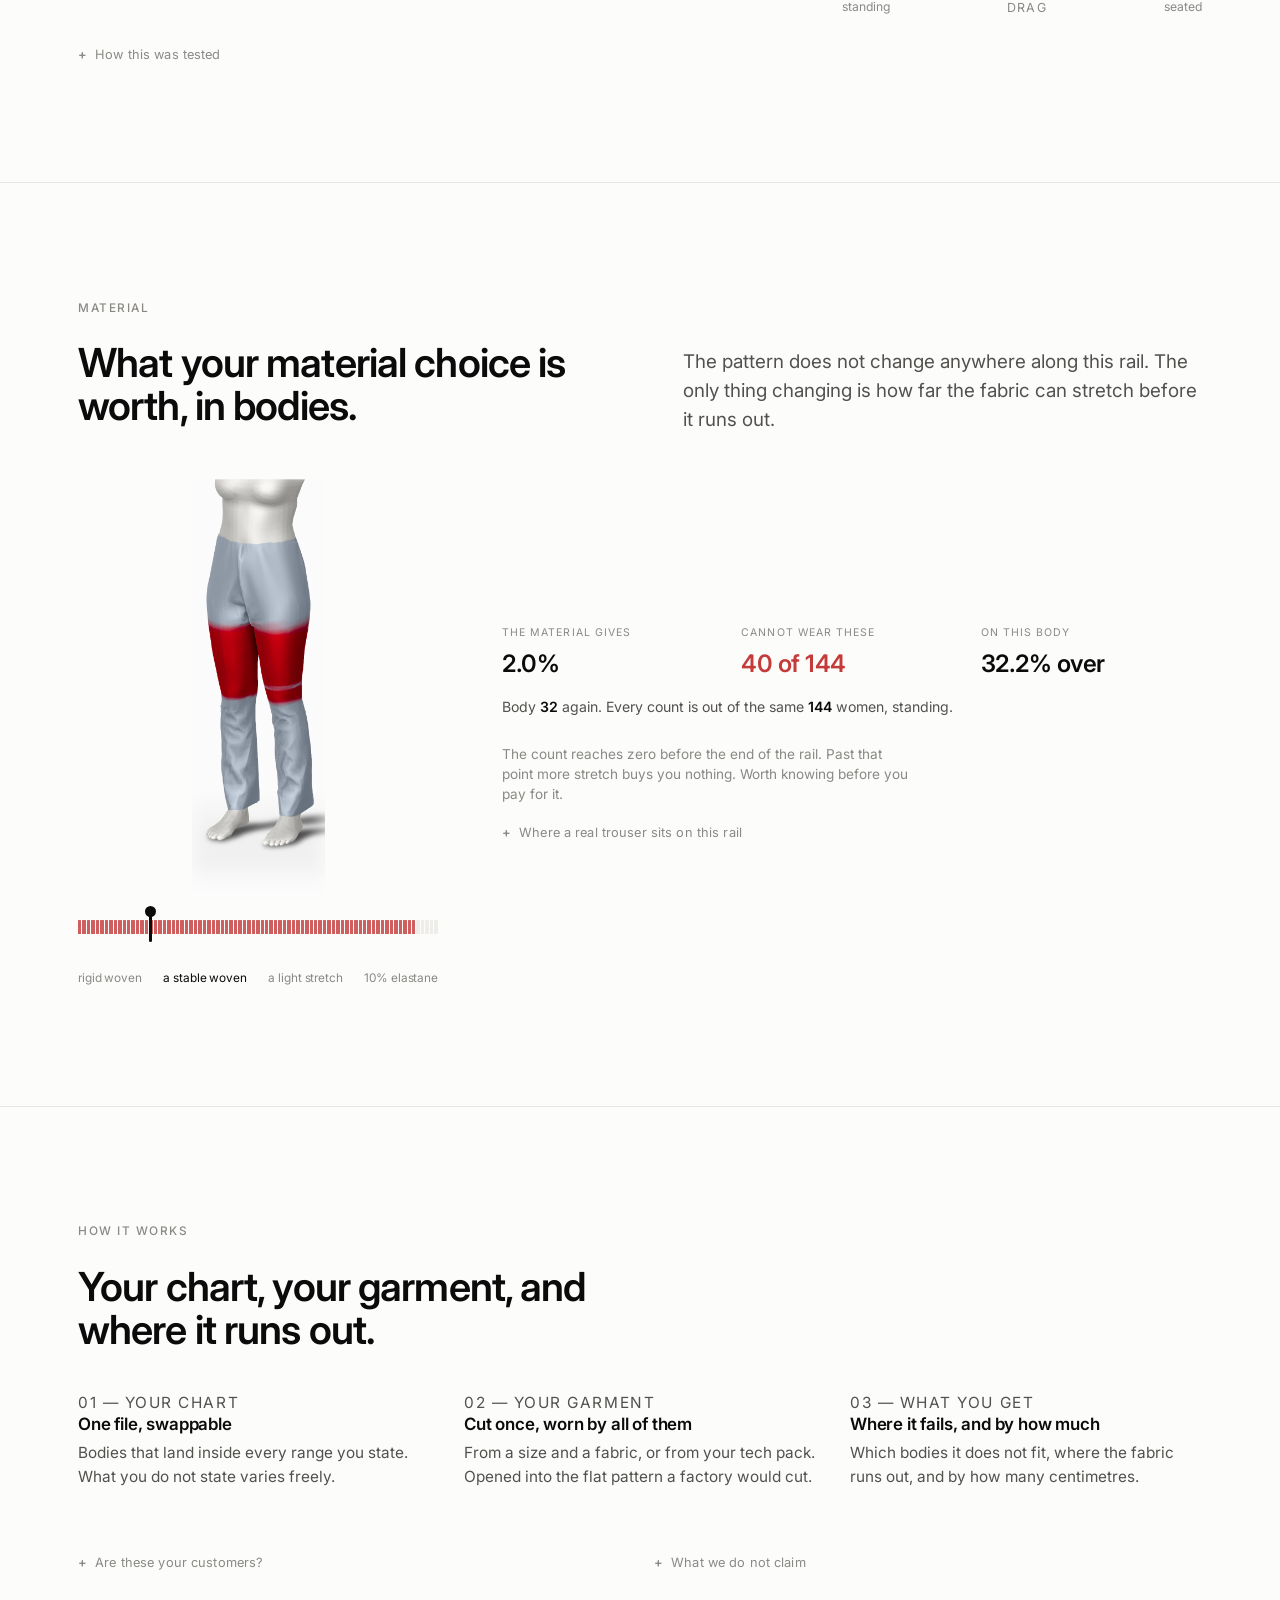
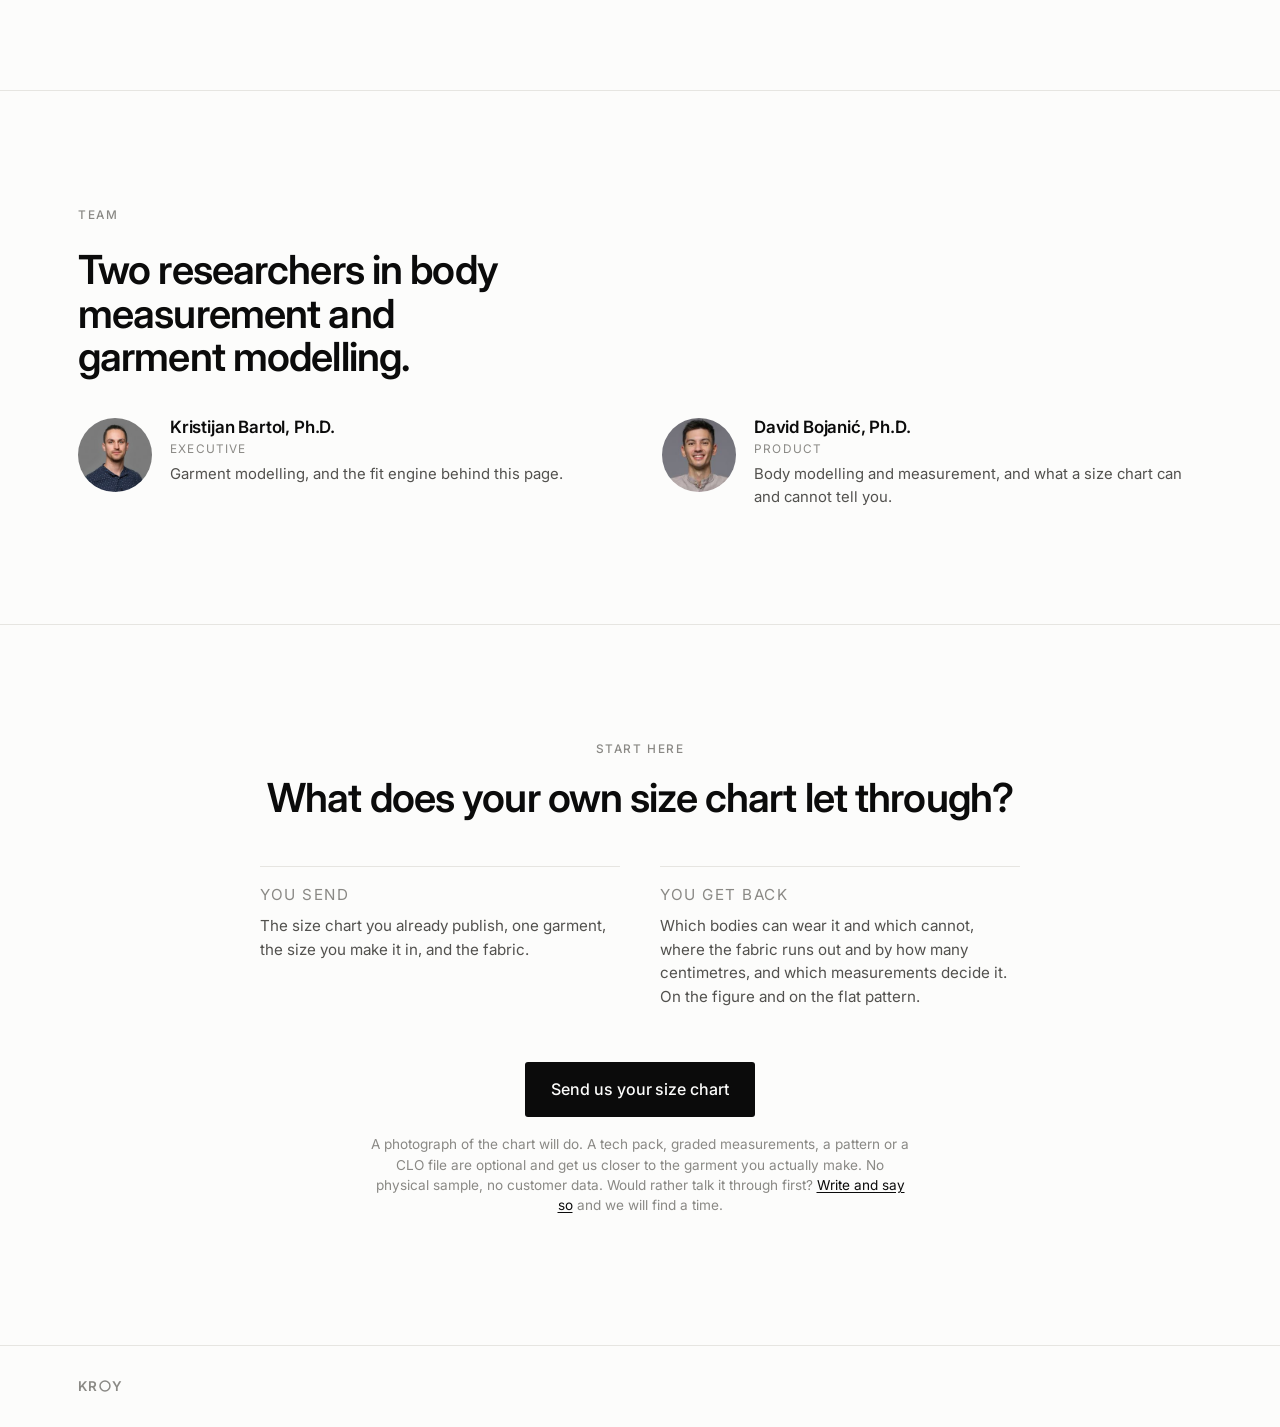
==== commit 4e5f8300: "The hero is one screen, and the numbers are on it Making the figure taller was not what paid for thi" ====
--- a/index.html
+++ b/index.html
@@ -39,7 +39,7 @@
      lives. Bump it whenever a fix has to be provably on a device: Netlify
      revalidates correctly, but "is the phone running the new file" has now
      cost two sessions and a URL no cache has seen ends that question. -->
-  <link rel="stylesheet" href="page.css?v=20261023a" />
+  <link rel="stylesheet" href="page.css?v=20261023b" />
 </head>
 
 <body>
@@ -462,6 +462,6 @@
   </div>
 </footer>
 
-<script type="module" src="page.js?v=20261023a"></script>
+<script type="module" src="page.js?v=20261023b"></script>
 </body>
 </html>
--- a/page.css
+++ b/page.css
@@ -138,7 +138,6 @@
  * BETWEEN them: title, picture, then the prose that qualifies it. On a laptop
  * the two halves rejoin into one column beside the figure and nothing about
  * that layout changes. */
-#strip-cohort { grid-template-areas: 'head' 'fig' 'read' 'lede' 'note'; gap: 18px; }
 #strip-cohort .strip-head { grid-area: head; }
 #strip-cohort .strip-lede { grid-area: lede; }
 #strip-cohort .strip-figure { grid-area: fig; }
@@ -151,12 +150,53 @@
  * live. That slot now holds a `details.note` rather than a paragraph, so what
  * is below the fold is one tappable line and the explanation is behind it. `display: contents` is what lets one block be two grid items here and
  * one block on a laptop, with no second copy of the markup to drift. */
+/* THE HERO IS ONE SCREEN, 2026-10-23, and the move that paid for it was not
+ * making the figure taller. It was putting the three live numbers BESIDE the
+ * figure instead of under the rail.
+ *
+ * What was wrong: on a phone the readout sat below the rail, which put it at
+ * 661 px on a 664 px screen. So the opening sweep ran, the figure changed shape
+ * through 144 women, and Thigh, Too tight and Verdict were all below the fold.
+ * A reader who never scrolled saw an animation and not one number. The numbers
+ * are the argument; the figure is the evidence for them.
+ *
+ * Beside is also what the laptop already does, so this is the desktop
+ * arrangement at phone scale rather than a second idea. It costs nothing in
+ * width, because a 900 x 2800 figure in a 390 px screen is height-limited and
+ * leaves about a hundred pixels of empty paper down each side.
+ *
+ * `display: contents` on the figure is what lets the stage, the rail and the
+ * ends become grid items of the hero, so the numbers can sit beside the STAGE
+ * while the rail still spans the full width underneath. A rail squeezed into
+ * one column would be 210 px for 144 bodies, which is 1.4 px of travel each.
+ * Same trick as the readout below it, same reason: one block, two layouts, no
+ * second copy of the markup to drift. */
 @media (max-width: 899px) {
+  #strip-cohort {
+    grid-template-columns: minmax(82px, 104px) minmax(0, 1fr);
+    grid-template-areas: 'head head' 'read stage' 'rail rail' 'ends ends'
+                         'lede lede' 'note note';
+    gap: 10px 14px;
+  }
+  #strip-cohort .strip-figure { display: contents; }
+  #strip-cohort .strip-stage { grid-area: stage; }
+  #strip-cohort .strip-rail { grid-area: rail; }
+  #strip-cohort .rail-ends { grid-area: ends; max-width: none; margin-top: 0; }
   #strip-cohort .strip-readout { display: contents; }
   #strip-cohort .strip-readout dl {
-    grid-area: read; border-top: 1px solid var(--line); padding-top: 14px;
+    grid-area: read; grid-template-columns: 1fr; gap: 16px;
+    align-self: center; border-top: 0; padding-top: 0;
   }
+  #strip-cohort .strip-readout dd { font-size: 1.05rem; }
   #strip-cohort .strip-readout .note { grid-area: note; margin: 0; }
+  /* THE ONE THING CUT TO AFFORD IT, and it is a real cost. The hero's eyebrow
+   * repeats the nav item back at the reader, and it is 37 px with its margin,
+   * which is exactly the "smallest thigh / DRAG / largest" line. Keeping both
+   * pushes the drag hint off an iPhone 13 and further off an SE, where it is
+   * already cut today. The label loses. Note for whoever puts the "what we do"
+   * line in this slot during the treatment: on a phone it will need somewhere
+   * else to live, because this is where it would have gone. */
+  #strip-cohort .strip-head .eyebrow { display: none; }
 }
 
 #strip-seated .strip-figure { order: -1; }
@@ -177,8 +217,24 @@
  * 110, which leaves roughly 460 for picture and rail. `dvh` rather than `vh`
  * because iOS reports `vh` as the height with the URL bar HIDDEN, so a
  * vh-sized picture is taller than the screen until you scroll. */
+/* SIZED TO WHAT IS LEFT, not to a fraction of the screen. `44dvh` was a guess
+ * that happened to fit one phone; this is the quantity that was actually meant,
+ * so it holds on an SE and on a Pro Max without three breakpoints. The chrome
+ * is everything that has to share the first screen with the picture, measured
+ * rather than estimated: nav 64, the section's own 26, the headline at three
+ * lines 106, three gaps 30, the rail's touch target 50, the ends line 20, and
+ * 6 px of slack. Change any of those and change this number with them.
+ *
+ * `min-height` is capped against the viewport as well, or a phone turned
+ * sideways asks for 260 px of picture inside 390 px of screen. */
 #cohort .strip-stage { height: min(44vh, 380px); }
-@supports (height: 1dvh) { #cohort .strip-stage { height: min(44dvh, 380px); } }
+@supports (height: 1dvh) {
+  #cohort .strip-stage {
+    height: calc(100dvh - 302px);
+    max-height: 620px;
+    min-height: min(260px, 46dvh);
+  }
+}
 @media (min-width: 900px) { #cohort .strip-stage { height: clamp(380px, 72vh, 760px); } }
 /* Only the hero needs a figure that size. Below it the picture is
  * evidence for a claim made in type, not the claim itself. */
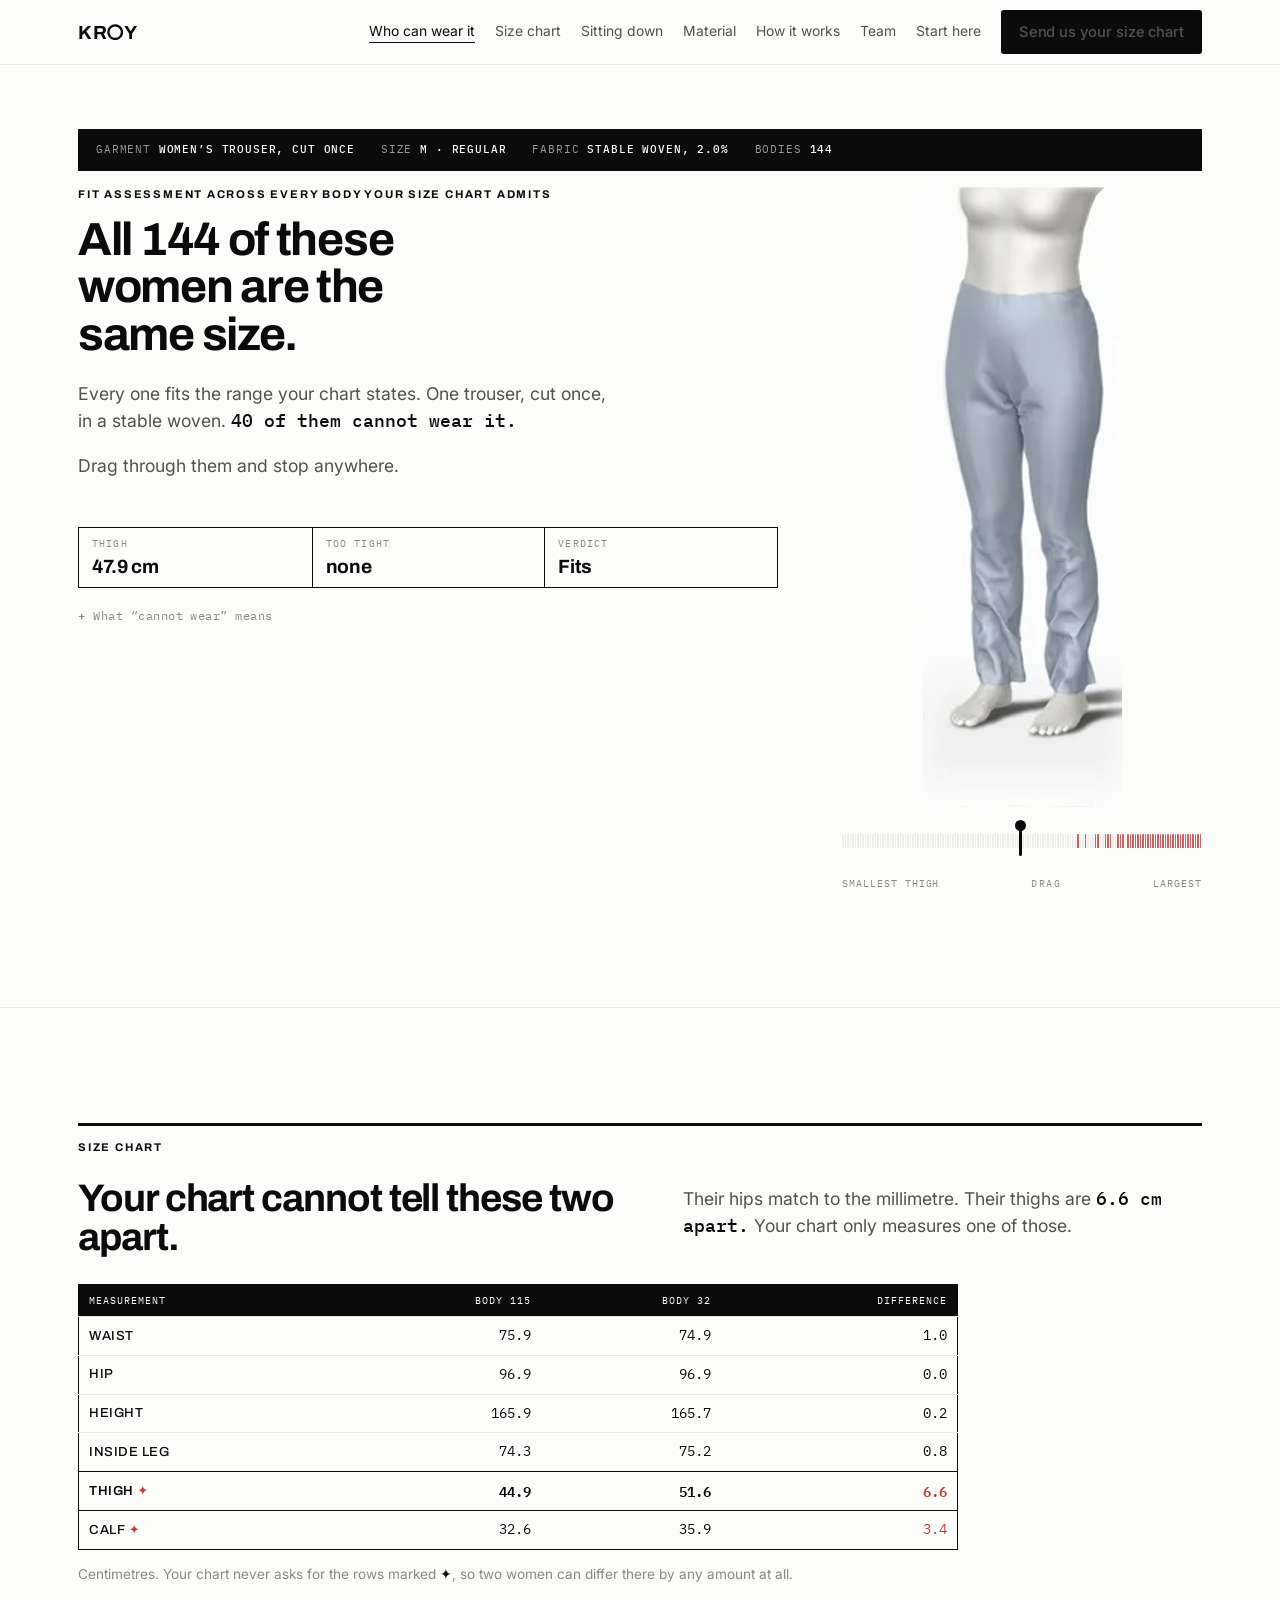
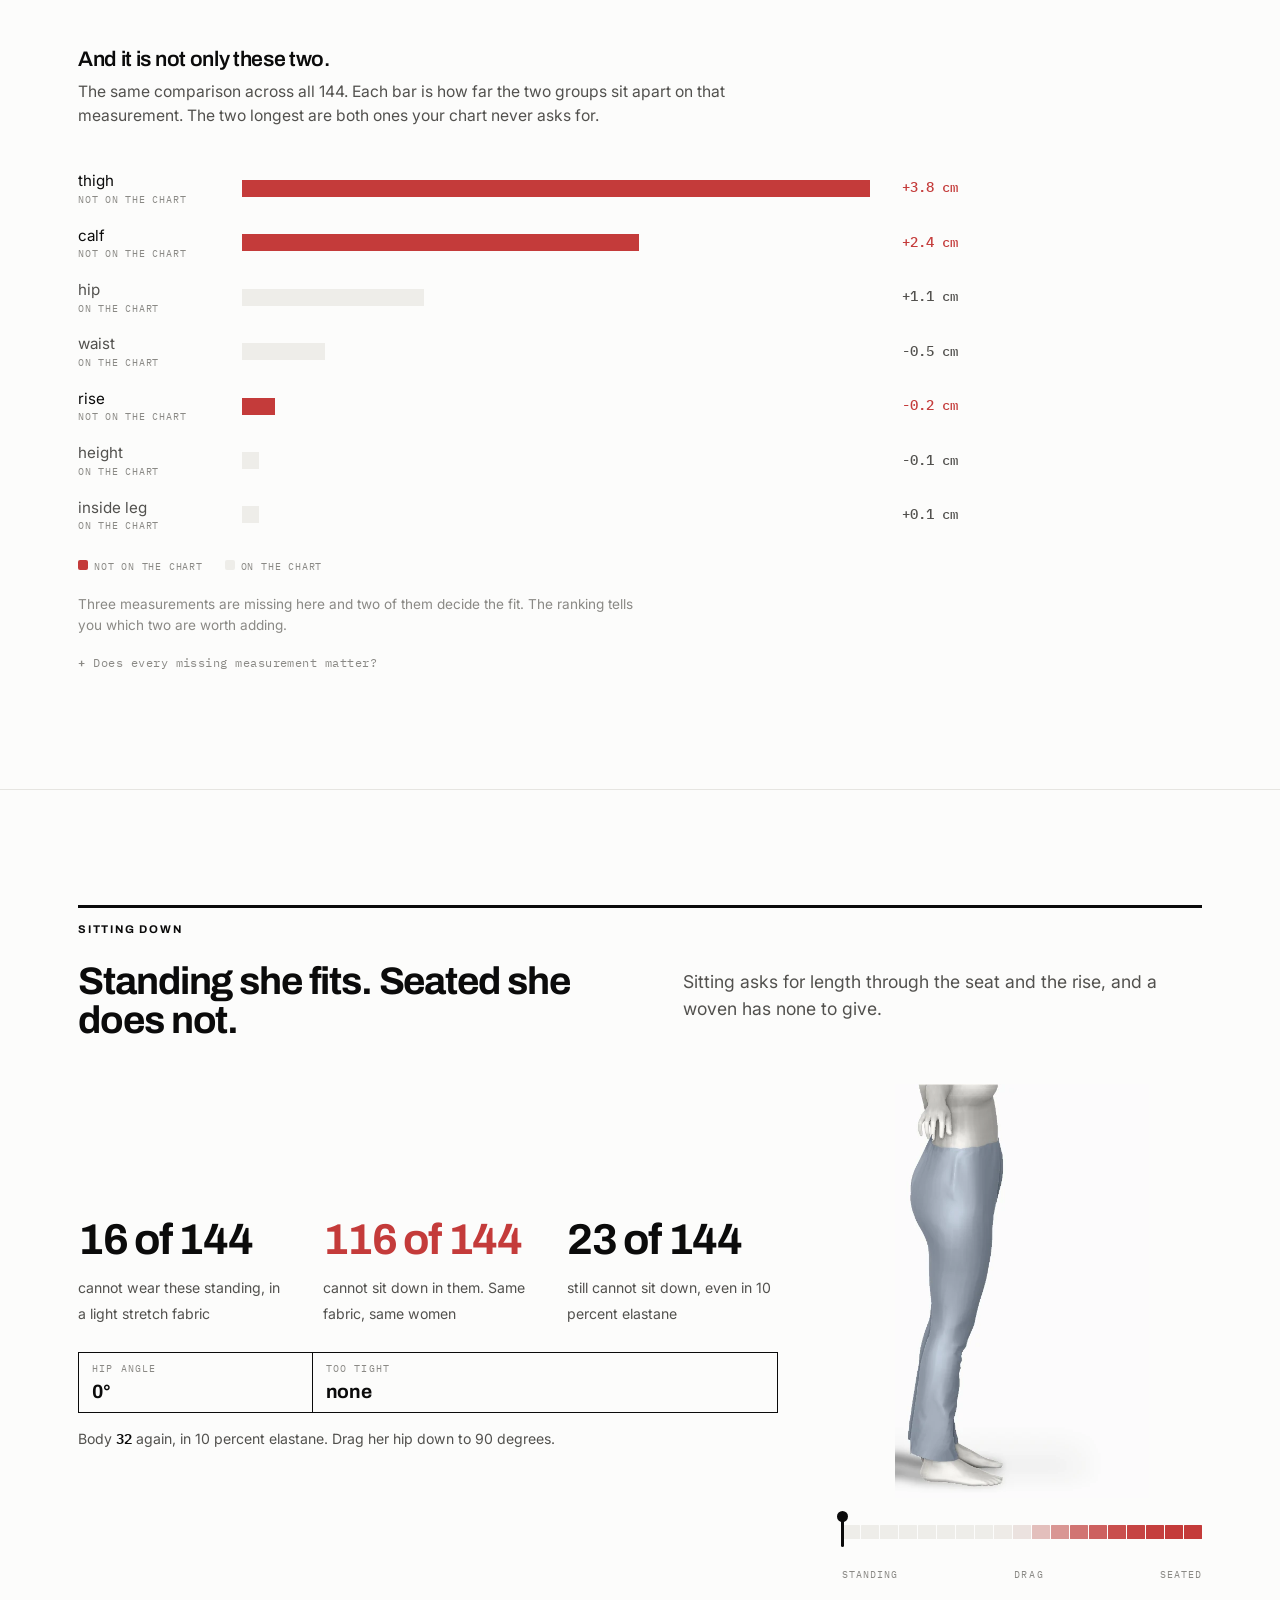
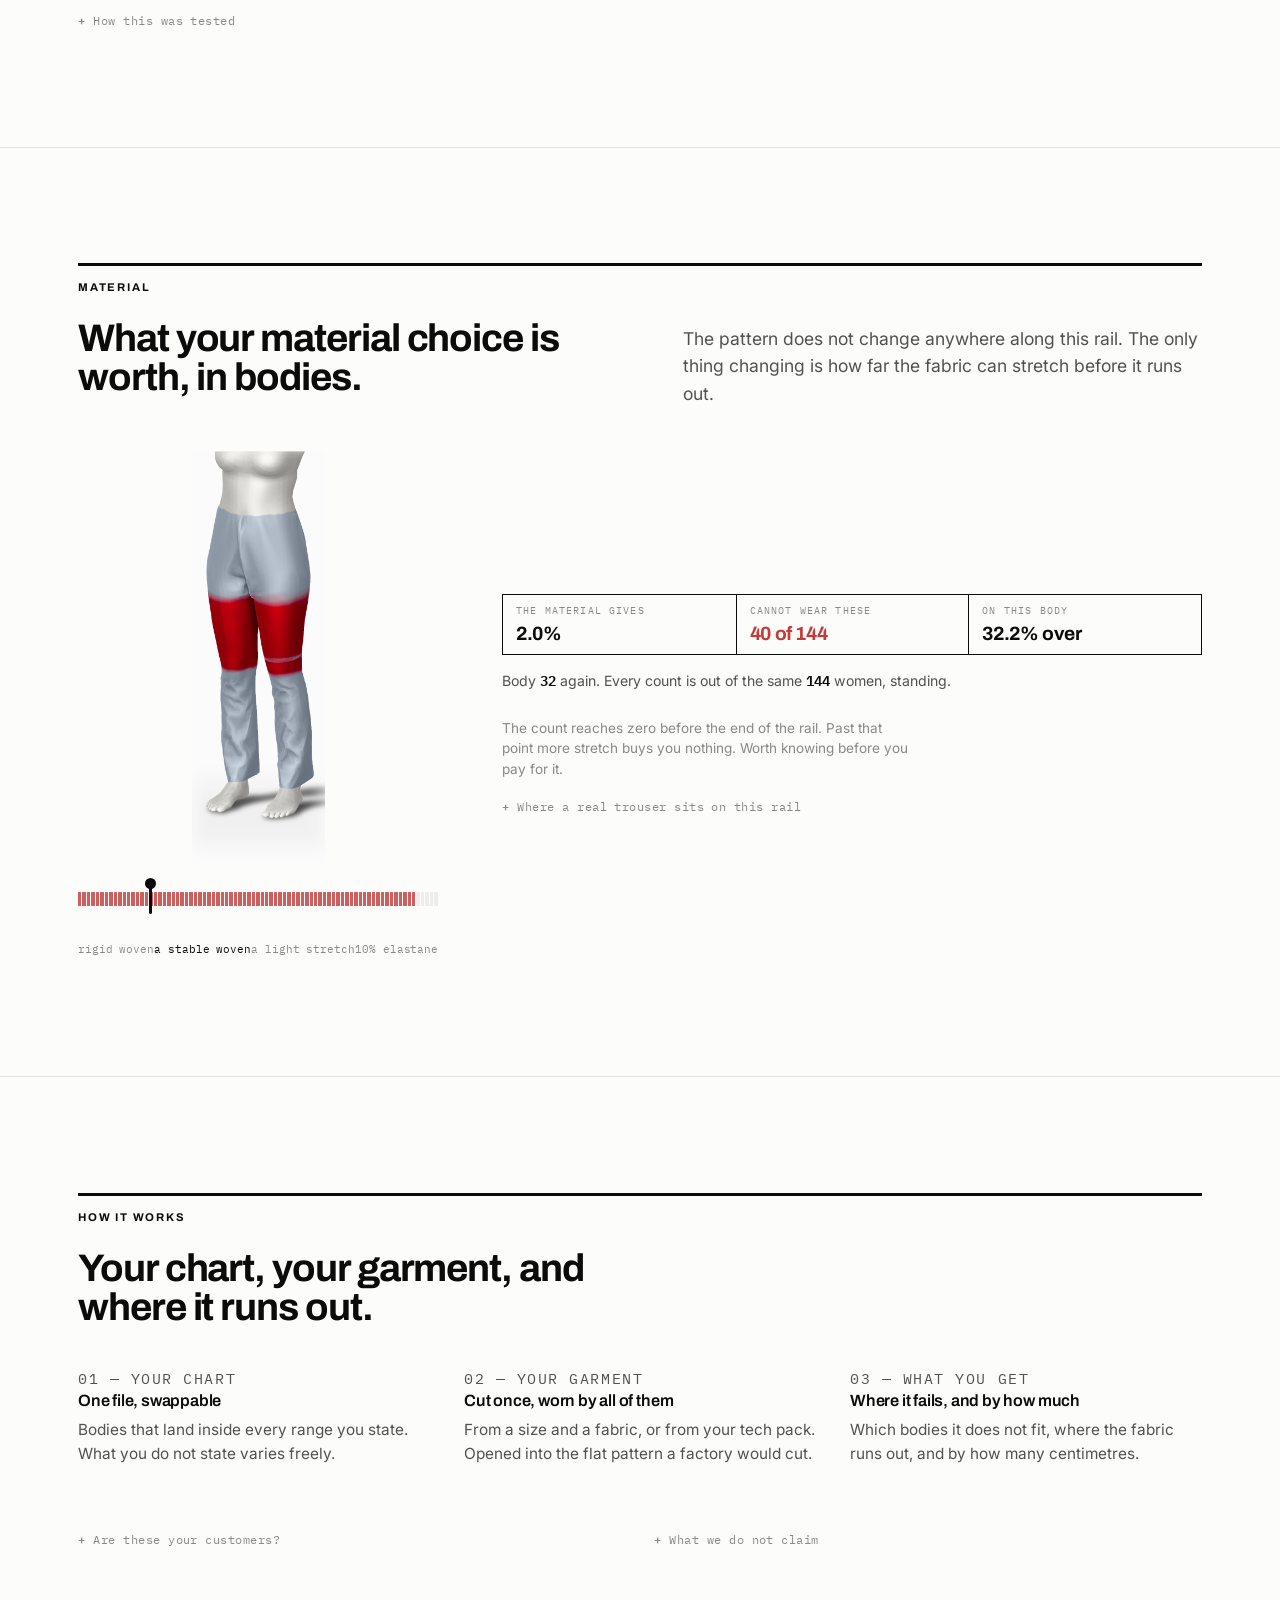
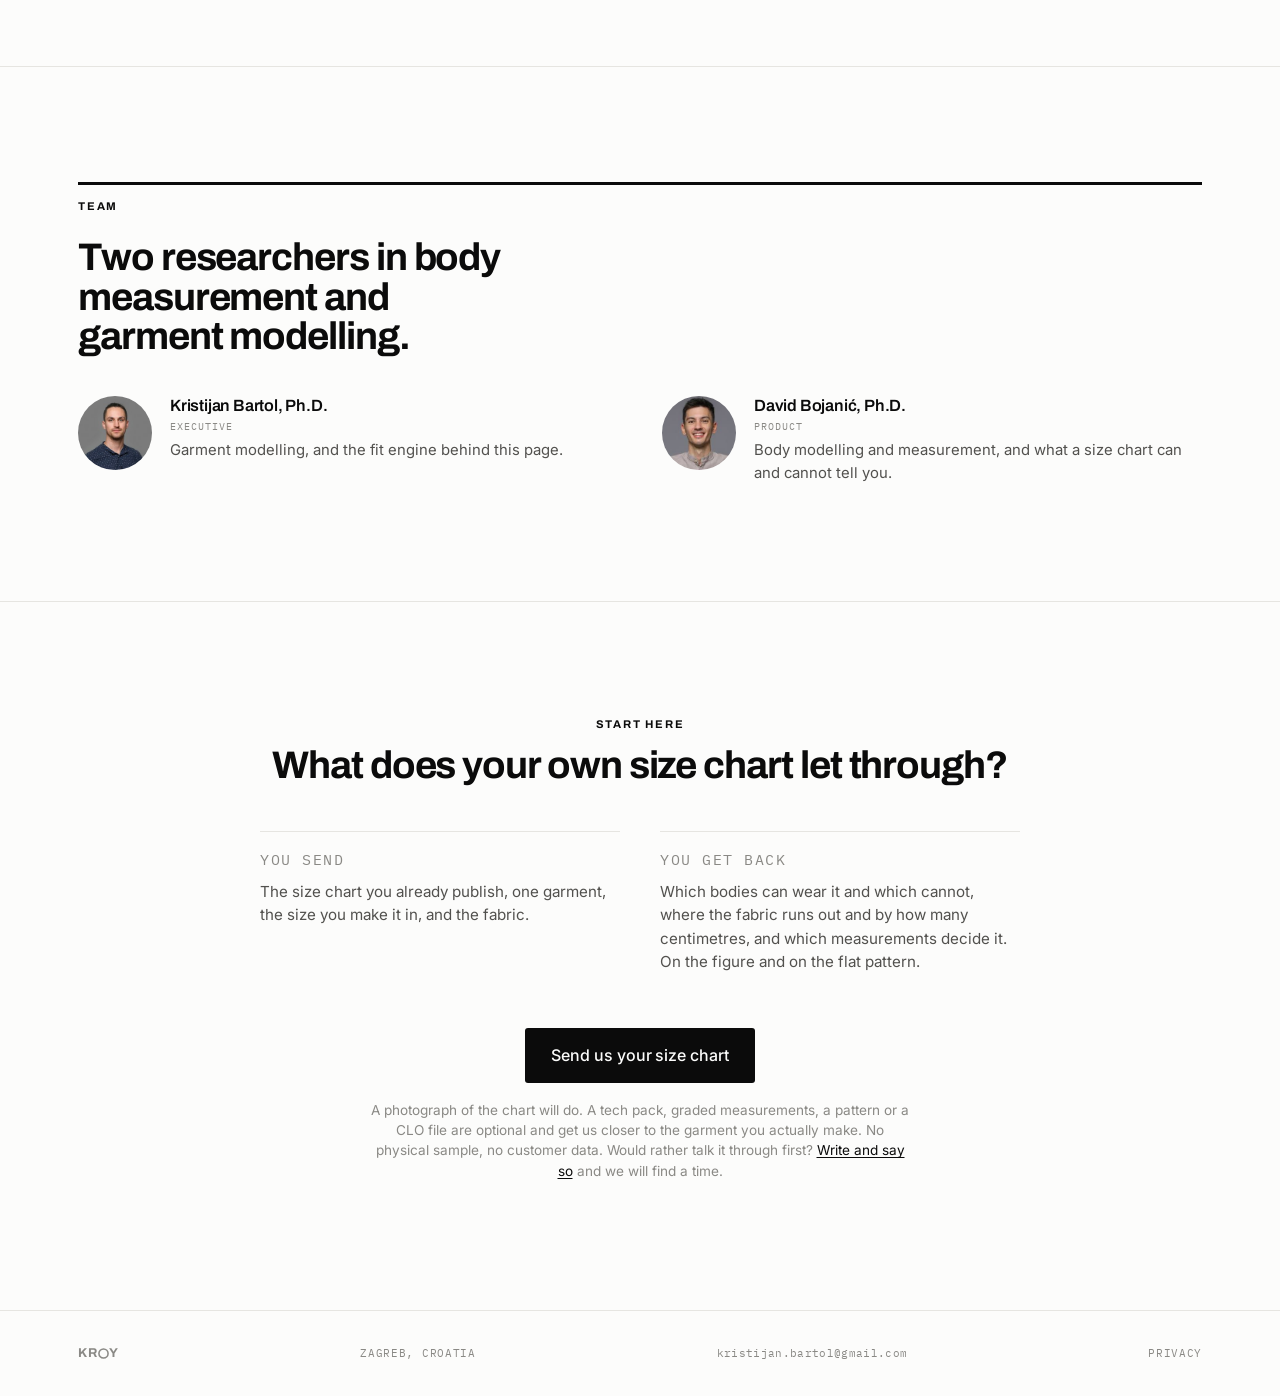
==== commit cb2196b6: "The page says what the company is, and is set in its own faces Treatment C2s, applied to every secti" ====
--- a/index.html
+++ b/index.html
@@ -33,13 +33,18 @@
 
   <link rel="preconnect" href="https://fonts.googleapis.com" />
   <link rel="preconnect" href="https://fonts.gstatic.com" crossorigin />
-  <link href="https://fonts.googleapis.com/css2?family=Inter:wght@400;500;600&display=swap" rel="stylesheet" />
+  <!-- THREE FACES AND EACH HAS ONE JOB. Archivo carries the headlines and
+       the mark, Inter the prose, IBM Plex Mono every measurement and every
+       label. A number set in the same face as the sentence around it reads
+       as a claim; set in mono beside other numbers it reads as a reading
+       off an instrument, which is what they are. -->
+  <link href="https://fonts.googleapis.com/css2?family=Archivo:wght@500;600;700&family=IBM+Plex+Mono:wght@400;500&family=Inter:wght@400;500;600&display=swap" rel="stylesheet" />
   <!-- ONE STAMP FOR THE WHOLE PAGE. `page.js` reads its own `?v=` and passes it
      on to every module it imports, so this is the only place the number
      lives. Bump it whenever a fix has to be provably on a device: Netlify
      revalidates correctly, but "is the phone running the new file" has now
      cost two sessions and a URL no cache has seen ends that question. -->
-  <link rel="stylesheet" href="page.css?v=20261023b" />
+  <link rel="stylesheet" href="page.css?v=20261023c" />
 </head>
 
 <body>
@@ -67,8 +72,29 @@
     <div class="wrap">
       <div class="strip" id="strip-cohort">
 
+        <!-- THE SPEC BAND CAPTIONS THE EXHIBIT, NEVER THE PAGE. Under the nav
+             it would label the company and the whole site would read as one
+             trouser's spec sheet; inside the section it answers the first
+             question a fit lead asks, which is what am I looking at. It is also
+             the only position that generalises: a second garment gets its own
+             band. The two numbers in it are bound to `demo/data.json` like every
+             other number on the page; the words are the garment's own name,
+             said the way you would say it out loud. -->
+        <div class="stamp">
+          <span>Garment <b>women&rsquo;s trouser<span class="wide-only">, cut once</span></b></span>
+          <span>Size <b>M<span class="wide-only"> &middot; regular</span></b></span>
+          <span>Fabric <b>stable woven, <span data-n="blind.fabric_percent" data-dp="1">2.0</span>%</b></span>
+          <span>Bodies <b data-n="strips.cohort.n_bodies">144</b></span>
+        </div>
+
         <div class="strip-head">
-          <p class="eyebrow">Who can wear it</p>
+          <!-- THE ONE SLOT THAT WAS BEING WASTED. This said "Who can wear it",
+               which is the nav item immediately above it, so the page answered
+               "who is this" with the mark and never answered "what do they do"
+               in words at all: it read as a demo rather than as a company. The
+               line costs no height, no scroll and no words anywhere else, and
+               the headline is still the first thing anyone reads. -->
+          <p class="eyebrow">Fit assessment across every body your size chart admits</p>
           <h1>All <span data-n="strips.cohort.n_bodies">144</span> of these women are the same&nbsp;size.</h1>
         </div>
 
@@ -110,7 +136,7 @@
               <p>
                 More than 5 percent of the trouser has to stretch further than
                 the fabric can. A stable woven gives
-                <span data-n="blind.fabric_percent">2.0</span> percent. Our
+                <span data-n="blind.fabric_percent" data-dp="1">2.0</span> percent. Our
                 threshold, and yours to move.
               </p>
             </details>
@@ -170,8 +196,8 @@
       </table>
       <p class="small" style="margin-top:14px">
         Centimetres. Your chart never asks for the rows marked
-        <i>not on the chart</i>, so two women can differ there by any amount at
-        all.
+        <b class="mark-off">&#10022;</b>, so two women can differ there by any
+        amount at all.
       </p>
 
       <div class="sub reveal">
@@ -456,12 +482,20 @@
 
 </main>
 
+<!-- A REAL PLACE, A REAL ADDRESS AND A PRIVACY LINE. What a procurement
+     reader takes credibility from in a footer is that the company is somewhere
+     and can be written to. No OIB and no entity details: settled 2026-10-21,
+     the registration number discloses entity status, nobody checks one at
+     outreach stage, and it belongs on the invoice. -->
 <footer>
   <div class="wrap">
     <span class="brand" aria-label="KROY"><span aria-hidden="true">KR</span><svg class="o" viewBox="0 0 24 24" aria-hidden="true"><circle cx="12" cy="12" r="10" /></svg><span aria-hidden="true">Y</span></span>
+    <span class="where">Zagreb, Croatia</span>
+    <a href="mailto:kristijan.bartol@gmail.com">kristijan.bartol@gmail.com</a>
+    <a href="privacy.html">Privacy</a>
   </div>
 </footer>
 
-<script type="module" src="page.js?v=20261023b"></script>
+<script type="module" src="page.js?v=20261023c"></script>
 </body>
 </html>
--- a/page.css
+++ b/page.css
@@ -18,6 +18,14 @@
   --cloth: #B5BFCC;
   --page: 1180px;
   --sans: 'Inter', -apple-system, BlinkMacSystemFont, 'Helvetica Neue', Arial, sans-serif;
+  /* THREE FACES, ONE JOB EACH, settled as treatment C2s. Archivo carries the
+   * headlines and the mark; Inter carries the prose; IBM Plex Mono carries
+   * every measurement and every small capital label. The division is the whole
+   * treatment: a number set in the same face as the sentence around it reads as
+   * a claim, and the same number set in mono among other numbers reads as a
+   * reading taken off an instrument, which is what all of ours are. */
+  --arch: 'Archivo', 'Inter', system-ui, sans-serif;
+  --mono: 'IBM Plex Mono', ui-monospace, SFMono-Regular, Menlo, monospace;
 }
 
 * { box-sizing: border-box; }
@@ -35,21 +43,42 @@
   font-feature-settings: 'tnum' 0;
 }
 
-h1, h2, h3 { margin: 0; font-weight: 600; letter-spacing: -0.022em; line-height: 1.08; }
-h1 { font-size: clamp(2.05rem, 4.1vw, 3.2rem); }
-h2 { font-size: clamp(1.7rem, 3.2vw, 2.5rem); }
-h3 { font-size: 1.06rem; letter-spacing: -0.01em; }
+/* Archivo at 700 and tight. The catalogue voice is a heavy grotesque set
+ * close, in sentence case rather than the capitals the treatment's first draft
+ * used: capitals at hero size turned the hook into a sign. */
+h1, h2, h3 { margin: 0; font-family: var(--arch); font-weight: 700;
+  letter-spacing: -0.028em; line-height: 1.02; }
+/* 17ch is the measure that keeps a hero headline from running the width of a
+ * laptop. On a phone it is NARROWER than the screen, so it was forcing a third
+ * line and charging the figure 44 px for it. */
+h1 { font-size: clamp(1.85rem, 3.9vw, 2.9rem); max-width: 17ch; }
+@media (max-width: 899px) { h1 { max-width: none; } }
+/* THE NARROWEST PHONE SETS ITS OWN HEADLINE. At 320 px the hook takes three
+ * lines where every other phone gives it two, and the third line costs 39 px
+ * of a 568 px screen, which is the drag hint and part of the rail. Measured,
+ * not guessed: 29.6 px gives a head of 147 and 25.3 px gives 108. */
+@media (max-width: 380px) { h1 { font-size: 1.58rem; } }
+h2 { font-size: clamp(1.7rem, 3.2vw, 2.4rem); }
+h3 { font-size: 1.02rem; font-weight: 600; letter-spacing: -0.012em; line-height: 1.2; }
 p { margin: 0 0 1em; }
 a { color: inherit; }
 
 .wrap { max-width: var(--page); margin: 0 auto; padding: 0 28px; }
+/* The eyebrow is INK and not muted now. It stopped being a quiet section label
+ * the moment the hero's one started saying what the company does; a line that
+ * carries the only answer to "what do they do" cannot be the faintest thing on
+ * the screen. */
 .eyebrow {
-  font-size: 0.74rem; letter-spacing: 0.13em; text-transform: uppercase;
-  color: var(--muted); font-weight: 500; margin: 0 0 18px;
-}
-.lede { font-size: clamp(1.02rem, 1.5vw, 1.18rem); color: var(--ink2); max-width: 46ch; }
+  font-family: var(--arch); font-size: 0.7rem; font-weight: 700;
+  letter-spacing: 0.16em; text-transform: uppercase; line-height: 1.35;
+  color: var(--ink); margin: 0 0 14px;
+}
+.lede { font-size: clamp(1.0rem, 1.4vw, 1.1rem); color: var(--ink2); max-width: 48ch; }
+/* A figure inside a sentence: mono, ink, so the eye finds the numbers in a
+ * paragraph without the paragraph shouting. */
+.lede b, .tally b, .note b, .small b { font-family: var(--mono); font-weight: 500; color: var(--ink); }
 .small { font-size: 0.85rem; color: var(--muted); line-height: 1.5; }
-.num { font-variant-numeric: tabular-nums; }
+.num, .mono { font-family: var(--mono); font-variant-numeric: tabular-nums; }
 .red { color: var(--red); }
 
 /* ---- nav ---------------------------------------------------------- */
@@ -65,11 +94,11 @@
  * the old PNG could not do. `assets/favicon.svg` is the same circle. */
 .brand {
   display: inline-flex; align-items: center;
-  font-weight: 600; letter-spacing: 0.085em; line-height: 1;
+  font-family: var(--arch); font-weight: 700; letter-spacing: 0.03em; line-height: 1;
   color: var(--ink); text-decoration: none;
 }
-.brand .o { width: 0.89em; height: 0.89em; display: block; margin-right: 0.085em; }
-.brand .o circle { fill: none; stroke: currentColor; stroke-width: 3; }
+.brand .o { width: 0.86em; height: 0.86em; display: block; margin-right: 0.03em; }
+.brand .o circle { fill: none; stroke: currentColor; stroke-width: 3.4; }
 .nav .brand { font-size: 19px; }
 /* The logo is a back-to-top link and was a 46x26 target. Padding, not size:
  * the nav row is 64 px and centres it, so nothing moves. */
@@ -94,7 +123,11 @@
 /* ---- sections ----------------------------------------------------- */
 section { padding: clamp(64px, 9vw, 116px) 0; border-top: 1px solid var(--line); scroll-margin-top: 80px; }
 section:first-of-type { border-top: 0; }
-.hed { max-width: 62ch; }
+/* THE RULE OVER THE HEAD, which is the catalogue's one piece of furniture. A
+ * 3 px rule above the eyebrow turns a section into an entry in a sheet. The
+ * hero does not get one: the spec band is directly above it and two heavy
+ * horizontals stacked read as a mistake. */
+.hed { max-width: 62ch; border-top: 3px solid var(--ink); padding-top: 14px; }
 .hed h2 { margin-bottom: 18px; }
 @media (min-width: 900px) {
   .hed { max-width: none; display: grid; grid-template-columns: 1.05fr 1fr; gap: 20px 60px; align-items: start; }
@@ -110,6 +143,28 @@
 .sub { margin-top: 62px; max-width: 62ch; }
 .sub h3 { font-size: 1.32rem; letter-spacing: -0.015em; margin-bottom: 8px; }
 .sub p { color: var(--ink2); font-size: 0.98rem; margin: 0; }
+
+/* ---- the spec band ------------------------------------------------- */
+/* IT CAPTIONS THE EXHIBIT AND NEVER THE PAGE. Under the nav it would label the
+ * company and the whole site would read as one trouser's spec sheet, which is
+ * false the day there are two garments. Inside the section it answers the first
+ * question a fit lead asks, which is what am I looking at, and a second garment
+ * gets its own band. Reversed out of black because it is the only element on
+ * the page that is a label rather than an argument, and it has to be legible as
+ * furniture at a glance without competing with the figure under it. */
+.stamp {
+  display: flex; flex-wrap: wrap; gap: 4px 26px;
+  padding: 13px 18px; margin-bottom: 16px;
+  background: var(--ink); color: #9C9A94;
+  font-family: var(--mono); font-size: 0.66rem; font-weight: 400;
+  letter-spacing: 0.08em; text-transform: uppercase; line-height: 1.5;
+}
+.stamp b { color: var(--paper); font-weight: 500; }
+@media (max-width: 899px) {
+  .stamp { font-size: 0.58rem; gap: 2px 14px; padding: 9px 12px;
+    margin: 14px 0 0; letter-spacing: 0.06em; }
+  .wide-only { display: none; }
+}
 
 /* ---- the strip ---------------------------------------------------- */
 .strip { display: grid; gap: 34px; align-items: end; }
@@ -173,30 +228,41 @@
  * second copy of the markup to drift. */
 @media (max-width: 899px) {
   #strip-cohort {
-    grid-template-columns: minmax(82px, 104px) minmax(0, 1fr);
+    /* The readings column is wider than the picture needs it to be, and that
+     * costs nothing: the figure is height-limited, so widening this column
+     * takes nothing off the figure and buys "Cannot wear" a single line. */
+    grid-template-columns: minmax(100px, 128px) minmax(0, 1fr);
+    /* THE BAND GOES UNDER THE EXHIBIT ON A PHONE, and above it on a laptop.
+     * It is a caption either way. A 568 px SE cannot hold the nav, a caption,
+     * the line saying what we do, the headline, a figure worth looking at, the
+     * rail and its hint; something has to become the first thing you meet when
+     * you start scrolling, and a label belongs under the thing it labels
+     * sooner than the hook, the picture or the numbers do. */
     grid-template-areas: 'head head' 'read stage' 'rail rail' 'ends ends'
-                         'lede lede' 'note note';
+                         'band band' 'lede lede' 'note note';
     gap: 10px 14px;
   }
+  #strip-cohort .stamp { grid-area: band; }
   #strip-cohort .strip-figure { display: contents; }
   #strip-cohort .strip-stage { grid-area: stage; }
   #strip-cohort .strip-rail { grid-area: rail; }
   #strip-cohort .rail-ends { grid-area: ends; max-width: none; margin-top: 0; }
   #strip-cohort .strip-readout { display: contents; }
-  #strip-cohort .strip-readout dl {
-    grid-area: read; grid-template-columns: 1fr; gap: 16px;
-    align-self: center; border-top: 0; padding-top: 0;
-  }
-  #strip-cohort .strip-readout dd { font-size: 1.05rem; }
+  /* One column of three cells, so the rule between them turns on its side. */
+  #strip-cohort .strip-readout dl { grid-area: read; grid-template-columns: 1fr;
+    align-self: center; }
+  #strip-cohort .strip-readout dl > div { padding: 8px 10px; }
+  #strip-cohort .strip-readout dl > div + div {
+    border-left: 0; border-top: 1px solid var(--ink); }
+  #strip-cohort .strip-readout dd { font-size: 0.95rem; }
   #strip-cohort .strip-readout .note { grid-area: note; margin: 0; }
-  /* THE ONE THING CUT TO AFFORD IT, and it is a real cost. The hero's eyebrow
-   * repeats the nav item back at the reader, and it is 37 px with its margin,
-   * which is exactly the "smallest thigh / DRAG / largest" line. Keeping both
-   * pushes the drag hint off an iPhone 13 and further off an SE, where it is
-   * already cut today. The label loses. Note for whoever puts the "what we do"
-   * line in this slot during the treatment: on a phone it will need somewhere
-   * else to live, because this is where it would have gone. */
-  #strip-cohort .strip-head .eyebrow { display: none; }
+  /* THE EYEBROW IS BACK AND IT IS NOT A LABEL ANY MORE. It was hidden here
+   * earlier the same day, when it still said "Who can wear it" and was
+   * repeating the nav item immediately above it, and 37 px bought figure. It
+   * now carries the only sentence on the page that says what KROY does, so it
+   * is the last thing that would be cut for space and the figure gives the
+   * height back. */
+  #strip-cohort .strip-head .eyebrow { max-width: 30ch; margin-bottom: 11px; }
 }
 
 #strip-seated .strip-figure { order: -1; }
@@ -205,10 +271,17 @@
 @media (min-width: 900px) {
   #strip-cohort {
     grid-template-columns: minmax(0, 1fr) minmax(260px, 360px);
-    grid-template-areas: 'head fig' 'lede fig' 'read fig';
+    /* The last row exists only to take up the slack. The figure is 620 px tall
+     * and spans the text column's rows, so without somewhere for the leftover
+     * height to go it is shared out between the headline, the lede and the
+     * readings, and the column reads as three things that have drifted apart.
+     * The void is below them, where empty paper is just margin. */
+    grid-template-areas: 'band band' 'head fig' 'lede fig' 'read fig' 'void fig';
+    grid-template-rows: auto auto auto auto 1fr;
     align-items: start;
     gap: 0 64px;
   }
+  #strip-cohort .stamp { grid-area: band; }
   #strip-cohort .strip-lede { margin-top: 22px; }
   #strip-cohort .strip-readout { margin-top: 30px; }
 }
@@ -221,16 +294,19 @@
  * that happened to fit one phone; this is the quantity that was actually meant,
  * so it holds on an SE and on a Pro Max without three breakpoints. The chrome
  * is everything that has to share the first screen with the picture, measured
- * rather than estimated: nav 64, the section's own 26, the headline at three
- * lines 106, three gaps 30, the rail's touch target 50, the ends line 20, and
- * 6 px of slack. Change any of those and change this number with them.
+ * rather than estimated: nav 64, the section's own 26, the line saying what we
+ * do plus the headline 144 at its tallest on the narrowest phone, three gaps
+ * 30, the rail's touch target 50, the ends line 20. Change any of those and
+ * change this number with them, and re-measure on all three phones: the
+ * headline wraps to three lines on an SE and two on everything else, so the
+ * narrowest screen is the one that sets this and not the shortest.
  *
  * `min-height` is capped against the viewport as well, or a phone turned
  * sideways asks for 260 px of picture inside 390 px of screen. */
 #cohort .strip-stage { height: min(44vh, 380px); }
 @supports (height: 1dvh) {
   #cohort .strip-stage {
-    height: calc(100dvh - 302px);
+    height: calc(100dvh - 334px);
     max-height: 620px;
     min-height: min(260px, 46dvh);
   }
@@ -310,16 +386,28 @@
   width: 11px; height: 11px; margin-left: -5.5px;
   background: var(--ink); border-radius: 50%;
 }
-.rail-ends { display: flex; justify-content: space-between; width: 100%; max-width: 360px; font-size: 0.76rem; color: var(--muted); margin-top: 2px; }
-.drag-hint { font-size: 0.78rem; letter-spacing: 0.1em; text-transform: uppercase; color: var(--muted); }
-
-/* the live readout beside a strip */
-.readout { border-top: 1px solid var(--line); margin-top: 26px; padding-top: 18px; }
-.readout.bare { border-top: 0; margin-top: 0; padding-top: 0; }
-.readout dl { display: grid; grid-template-columns: repeat(3, minmax(0, 1fr)); gap: 14px 18px; margin: 0; }
-
-.readout dt { font-size: 0.66rem; letter-spacing: 0.1em; text-transform: uppercase; color: var(--muted); margin-bottom: 3px; }
-.readout dd { margin: 0; font-size: clamp(1.05rem, 3.2vw, 1.5rem); font-weight: 600; letter-spacing: -0.02em; font-variant-numeric: tabular-nums; }
+.rail-ends { display: flex; justify-content: space-between; width: 100%; max-width: 360px;
+  font-family: var(--mono); font-size: 0.6rem; letter-spacing: 0.1em;
+  text-transform: uppercase; color: var(--muted); margin-top: 2px; }
+.drag-hint { letter-spacing: 0.18em; }
+
+/* THE LIVE READOUT, boxed. Three cells in one ruled frame rather than three
+ * numbers floating under a line: the frame is what makes them read as one
+ * instrument with three dials, which is exactly what they are, and it is the
+ * difference between a website statistic and a reading. */
+.readout { margin-top: 26px; }
+.readout.bare { margin-top: 0; }
+.readout dl {
+  display: grid; grid-template-columns: repeat(3, minmax(0, 1fr));
+  gap: 0; margin: 0; border: 1px solid var(--ink);
+}
+.readout dl > div { padding: 9px 13px; min-width: 0; }
+.readout dl > div + div { border-left: 1px solid var(--ink); }
+.readout dt { font-family: var(--mono); font-size: 0.6rem; letter-spacing: 0.12em;
+  text-transform: uppercase; color: var(--muted); margin-bottom: 4px; }
+.readout dd { margin: 0; font-family: var(--arch); font-weight: 700;
+  font-size: clamp(1rem, 2.6vw, 1.2rem); letter-spacing: -0.02em;
+  font-variant-numeric: tabular-nums; line-height: 1.15; }
 .readout dd.verdict[data-fails='1'] { color: var(--red); }
 /* A SECTION'S CAVEATS, ONE TAP AWAY. Every section ends on the definitions,
  * parameters and qualifications that used to sit in its opening paragraph.
@@ -330,7 +418,8 @@
 .note { margin-top: 16px; font-size: 0.88rem; color: var(--ink2); }
 .note > summary {
   cursor: pointer; list-style: none; display: inline-flex; align-items: baseline;
-  gap: 8px; color: var(--muted); font-size: 0.8rem; letter-spacing: 0.01em;
+  gap: 8px; color: var(--muted); font-family: var(--mono); font-size: 0.72rem;
+  letter-spacing: 0.04em;
   padding: 2px 0; transition: color .15s ease;
 }
 .note > summary::-webkit-details-marker { display: none; }
@@ -354,25 +443,38 @@
 .tally b { font-weight: 600; color: var(--ink); }
 
 /* ---- the pair table ------------------------------------------------ */
-.pair { width: 100%; max-width: 880px; border-collapse: collapse; margin-top: 26px; font-variant-numeric: tabular-nums; }
-.pair th, .pair td { text-align: right; padding: 11px 10px; border-bottom: 1px solid var(--line); }
+/* THE TABLE AS A SPEC SHEET: one ruled frame, a header reversed out of black,
+ * every figure in mono. The red-soft band that used to fill the thigh row is
+ * gone and is not missed: red on this page means the fabric ran out, and a
+ * tinted row was spending it on a table cell. What marks the rows that decide
+ * everything is that the chart does not state them, so they carry the mark and
+ * their difference is the thing set in red. */
+.pair { width: 100%; max-width: 880px; border-collapse: collapse; margin-top: 26px;
+  border: 1px solid var(--ink); }
+.pair th, .pair td { text-align: right; padding: 8px 10px; }
 .pair th:first-child, .pair td:first-child { text-align: left; }
-.pair thead th { font-size: 0.74rem; letter-spacing: 0.09em; text-transform: uppercase; color: var(--muted); font-weight: 500; }
+.pair thead th { font-family: var(--mono); font-size: 0.62rem; letter-spacing: 0.1em;
+  text-transform: uppercase; color: var(--paper); background: var(--ink); font-weight: 400; }
+.pair tbody td { font-family: var(--mono); font-size: 0.88rem;
+  font-variant-numeric: tabular-nums; border-top: 1px solid var(--line); }
+.pair tbody td:first-child { font-family: var(--arch); font-weight: 500; font-size: 0.82rem;
+  text-transform: uppercase; letter-spacing: 0.04em; }
 .pair tbody tr.key td { font-weight: 600; }
-.pair tbody tr.key { background: var(--red-soft); }
-.pair tbody tr.key td:last-child { color: var(--red); }
-.pair td:last-child { font-weight: 600; }
-.pair .states { font-size: 0.78rem; color: var(--muted); font-weight: 400; }
+/* NOT ON THE CHART, said with a mark rather than with four words in the cell. */
+.pair tbody tr.off td { border-top: 1px solid var(--ink); }
+.pair tbody tr.off td:first-child::after { content: ' \2726'; color: var(--red); }
+.pair tbody tr.off td:last-child { color: var(--red); }
+.mark-off { color: var(--red); font-weight: 400; }
 
 /* On a phone this table is four columns of numbers in 375 px and it was 4 px
  * too wide, which is enough to make the whole PAGE scroll sideways. The
  * annotation goes under the measurement instead of beside it, and the header
  * row stops spending letter-spacing it cannot afford. */
 @media (max-width: 560px) {
-  .pair { font-size: 0.93rem; }
-  .pair th, .pair td { padding: 10px 4px; }
-  .pair thead th { font-size: 0.6rem; letter-spacing: 0.03em; }
-  .pair .states { display: block; font-size: 0.68rem; line-height: 1.3; }
+  .pair th, .pair td { padding: 7px 5px; }
+  .pair tbody td { font-size: 0.8rem; }
+  .pair tbody td:first-child { font-size: 0.72rem; letter-spacing: 0.02em; }
+  .pair thead th { font-size: 0.54rem; letter-spacing: 0.03em; }
 }
 
 /* ---- the ranked bars ----------------------------------------------- */
@@ -380,22 +482,22 @@
 .bar { display: grid; grid-template-columns: 150px 1fr 74px; align-items: center; gap: 14px; padding: 7px 0; }
 @media (max-width: 620px) { .bar { grid-template-columns: 96px 1fr 72px; gap: 8px; } }
 .bar .who { font-size: 0.95rem; }
-.bar .who span { display: block; font-size: 0.72rem; color: var(--muted); letter-spacing: 0.06em; text-transform: uppercase; }
+.bar .who span { display: block; font-family: var(--mono); font-size: 0.6rem; color: var(--muted); letter-spacing: 0.08em; text-transform: uppercase; }
 .bar .track { height: 17px; background: transparent; position: relative; }
 .bar .track i {
   position: absolute; top: 0; bottom: 0; left: 0; display: block;
   width: 0; background: var(--rail); transition: width .85s cubic-bezier(.65,0,.35,1);
 }
 .bar.free .track i { background: var(--red); }
-.bar .val { text-align: right; font-variant-numeric: tabular-nums; font-weight: 600; font-size: 0.98rem; white-space: nowrap; }
+.bar .val { text-align: right; font-family: var(--mono); font-variant-numeric: tabular-nums; font-weight: 500; font-size: 0.88rem; white-space: nowrap; }
 .bar.free .val { color: var(--red); }
 .bar.pinned .who, .bar.pinned .val { color: var(--ink2); }
 @media (prefers-reduced-motion: reduce) { .bar .track i { transition: none; } }
-.barkey { display: flex; gap: 22px; margin-top: 18px; font-size: 0.8rem; color: var(--muted); }
+.barkey { display: flex; gap: 22px; margin-top: 18px; font-family: var(--mono); font-size: 0.62rem; letter-spacing: 0.08em; text-transform: uppercase; color: var(--muted); }
 .barkey b { display: inline-block; width: 10px; height: 10px; border-radius: 2px; margin-right: 6px; vertical-align: baseline; }
 
 /* ---- fabric stops -------------------------------------------------- */
-.stops { display: flex; justify-content: space-between; width: 100%; max-width: 360px; margin-top: 4px; font-size: 0.74rem; color: var(--muted); }
+.stops { display: flex; justify-content: space-between; width: 100%; max-width: 360px; margin-top: 4px; font-family: var(--mono); font-size: 0.66rem; color: var(--muted); }
 .stops button {
   background: none; border: 0; padding: 4px 0; font: inherit; color: var(--muted);
   cursor: pointer; letter-spacing: -0.01em;
@@ -414,10 +516,10 @@
 @media (min-width: 760px) { .cols.three { grid-template-columns: repeat(3, 1fr); } .cols.two { grid-template-columns: 1fr 1fr; } }
 .cols h3 { margin-bottom: 8px; }
 .cols p { color: var(--ink2); font-size: 0.96rem; margin: 0; }
-.rule { font-size: 0.74rem; letter-spacing: 0.1em; text-transform: uppercase; color: var(--muted); margin-bottom: 10px; }
+.rule { font-family: var(--mono); font-size: 0.64rem; letter-spacing: 0.1em; text-transform: uppercase; color: var(--muted); margin-bottom: 10px; }
 
 .stat { display: grid; grid-template-columns: repeat(auto-fit, minmax(170px, 1fr)); gap: 26px 34px; margin-top: 4px; }
-.stat b { display: block; font-size: clamp(2rem, 4vw, 2.9rem); font-weight: 600; letter-spacing: -0.03em; font-variant-numeric: tabular-nums; }
+.stat b { display: block; font-family: var(--arch); font-size: clamp(1.9rem, 3.8vw, 2.7rem); font-weight: 700; letter-spacing: -0.03em; font-variant-numeric: tabular-nums; }
 .stat span { font-size: 0.88rem; color: var(--ink2); }
 
 /* ---- team, contact, footer ---------------------------------------- */
@@ -426,7 +528,7 @@
 .person { display: flex; gap: 18px; align-items: flex-start; }
 .person img { width: 74px; height: 74px; border-radius: 50%; object-fit: cover; flex: 0 0 auto; }
 .person p { font-size: 0.93rem; color: var(--ink2); margin: 4px 0 0; }
-.person .role { font-size: 0.74rem; letter-spacing: 0.1em; text-transform: uppercase; color: var(--muted); }
+.person .role { font-family: var(--mono); font-size: 0.64rem; letter-spacing: 0.1em; text-transform: uppercase; color: var(--muted); }
 
 .cta { text-align: center; }
 .cta p { margin-left: auto; margin-right: auto; }
@@ -451,8 +553,24 @@
 .gets .rule { color: var(--muted); margin-bottom: 8px; }
 
 footer { border-top: 1px solid var(--line); padding: 34px 0; }
-footer .wrap { display: flex; justify-content: space-between; gap: 18px; flex-wrap: wrap; font-size: 0.84rem; color: var(--muted); }
-footer .brand { font-size: 0.84rem; color: inherit; letter-spacing: 0.1em; }
+/* A REAL PLACE AND A REAL ADDRESS. What a procurement reader takes from a
+ * footer is that the company is somewhere and can be written to; the mark on
+ * its own said neither. Mono, because this is the colophon. */
+footer .wrap { display: flex; justify-content: space-between; gap: 10px 26px; flex-wrap: wrap;
+  font-family: var(--mono); font-size: 0.7rem; letter-spacing: 0.06em;
+  text-transform: uppercase; color: var(--muted); }
+footer .brand { font-size: 0.8rem; color: inherit; letter-spacing: 0.08em; }
+footer a { text-decoration: none; }
+/* An address is not a label: uppercasing one makes it look like a heading and
+ * is the one thing in a colophon a reader may want to copy exactly. */
+footer a[href^="mailto:"] { text-transform: none; letter-spacing: 0.03em; }
+footer a:hover { color: var(--ink); }
+
+/* The privacy page: one column of prose, nothing else on it. */
+.prose { max-width: 62ch; }
+.prose h1 { margin-bottom: 26px; }
+.prose h3 { margin-top: 34px; margin-bottom: 8px; }
+.prose p { color: var(--ink2); }
 
 .reveal { opacity: 0; transform: translateY(14px); transition: opacity .6s ease, transform .6s ease; }
 .reveal.in { opacity: 1; transform: none; }
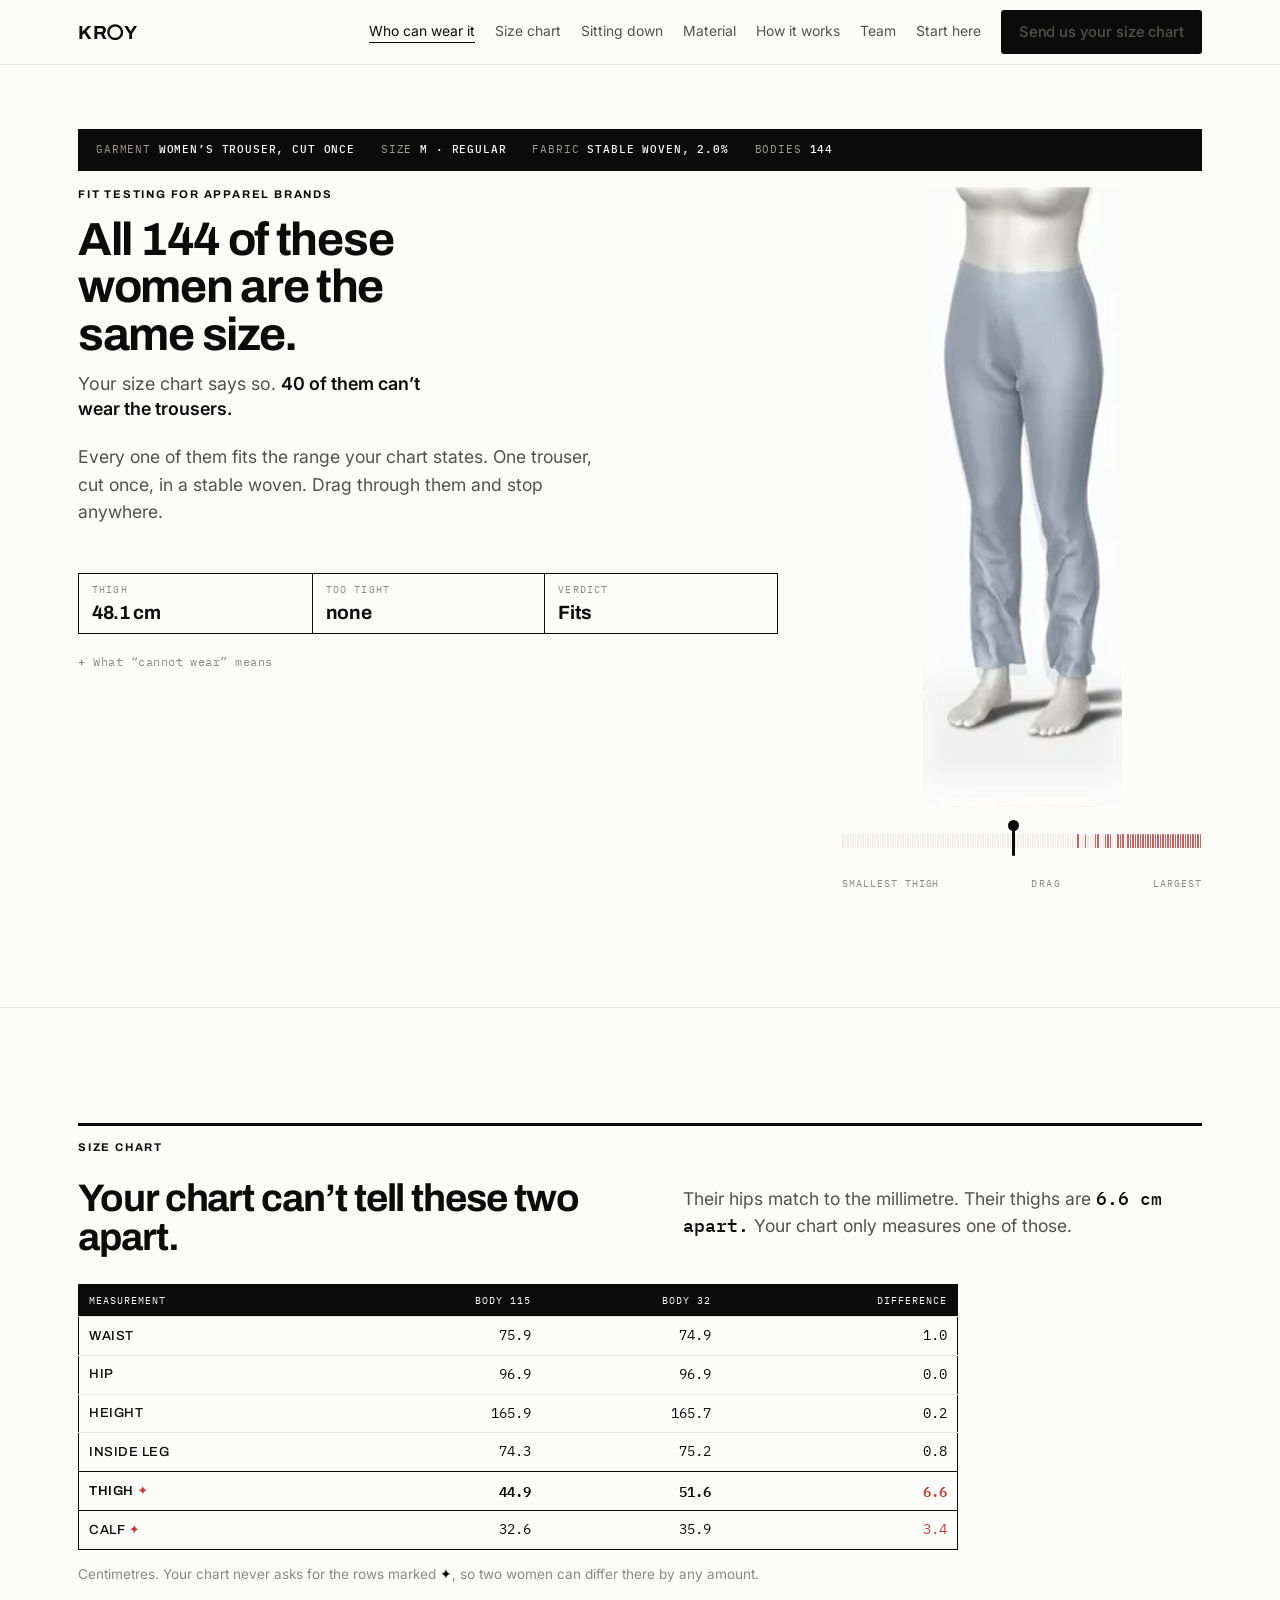
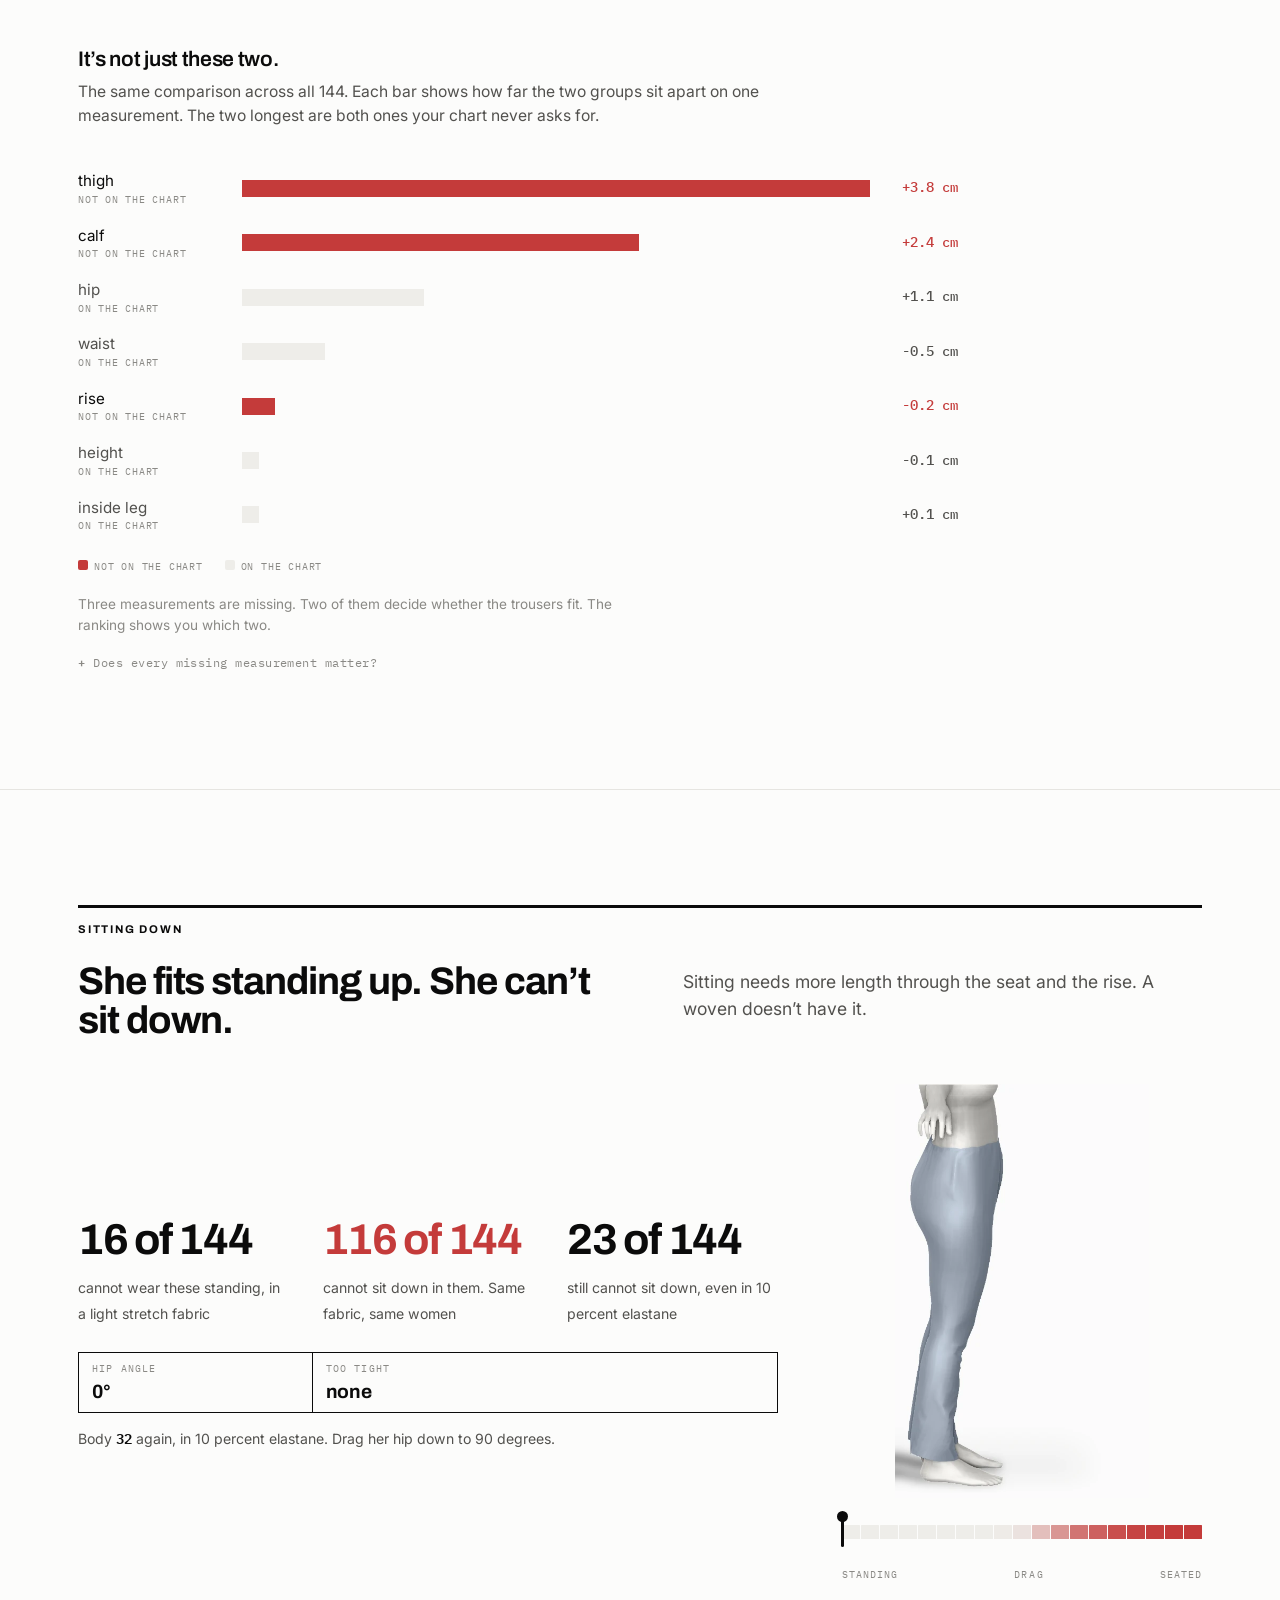
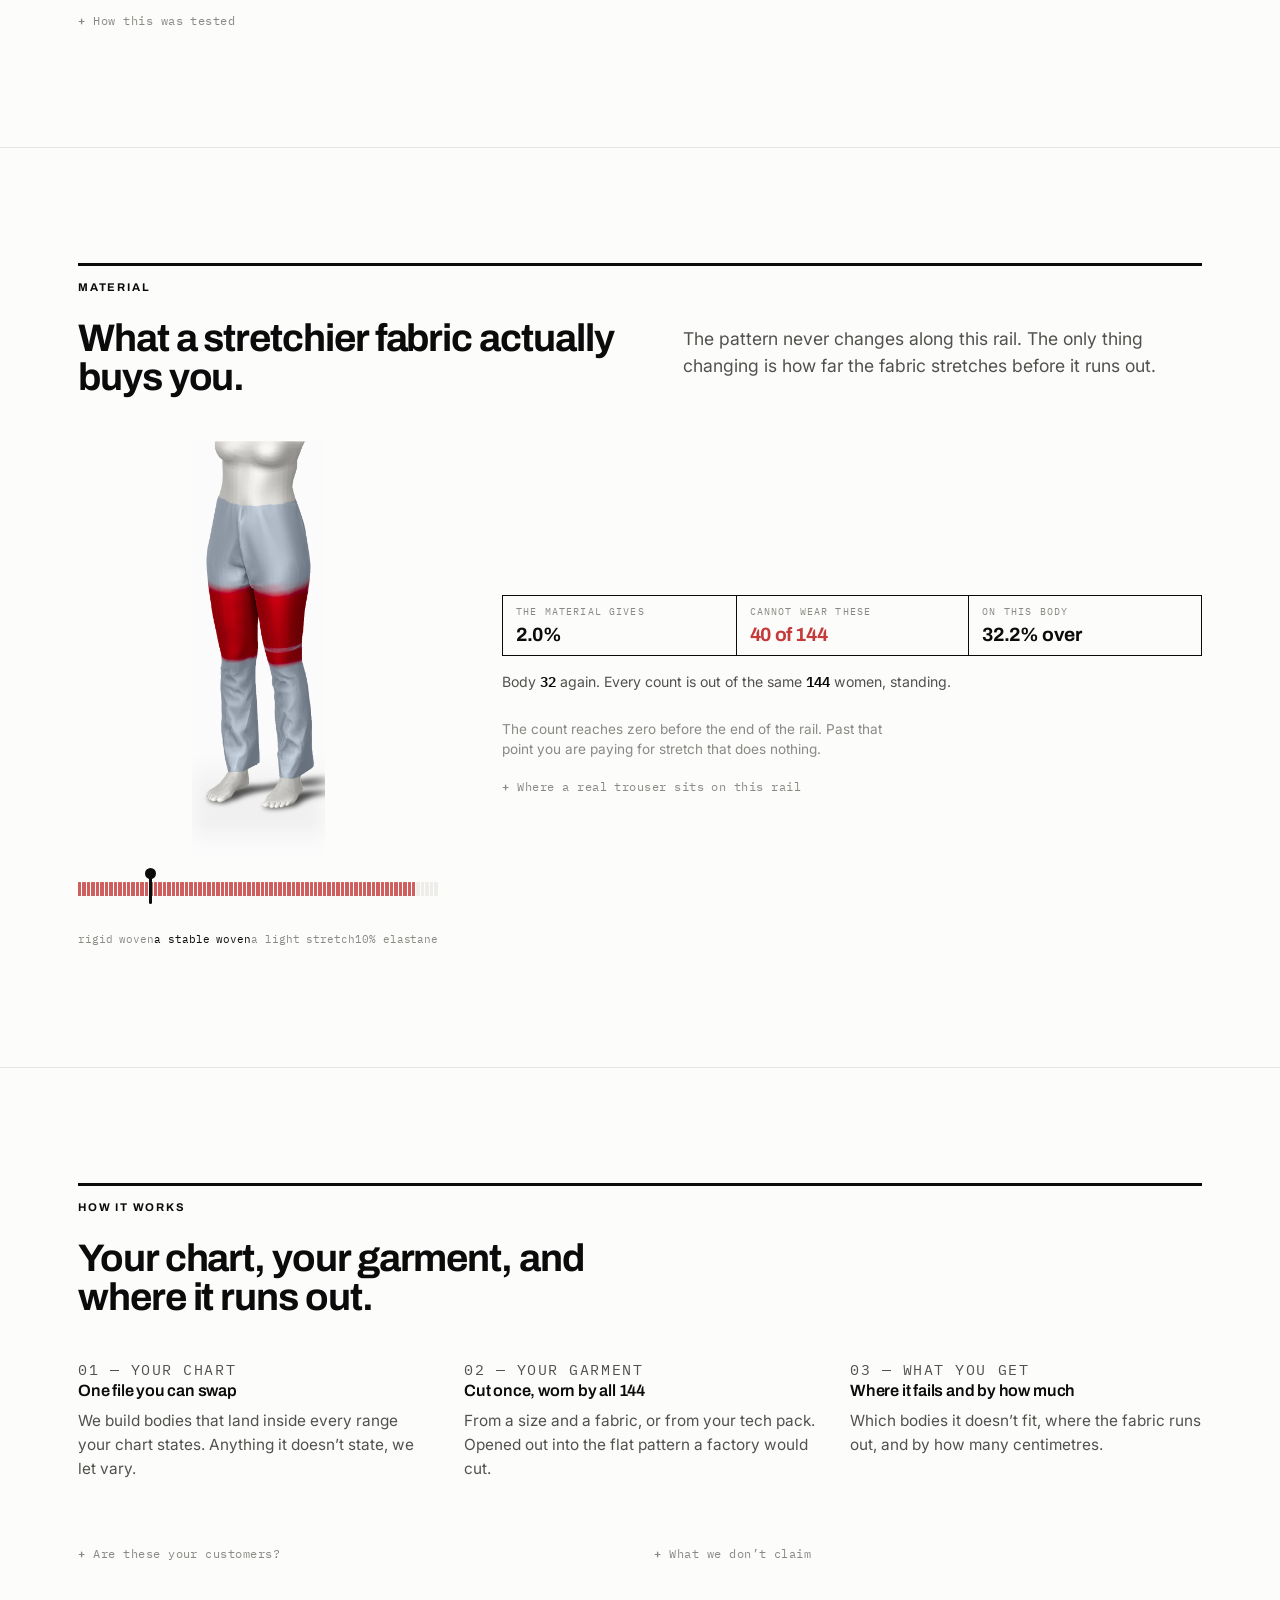
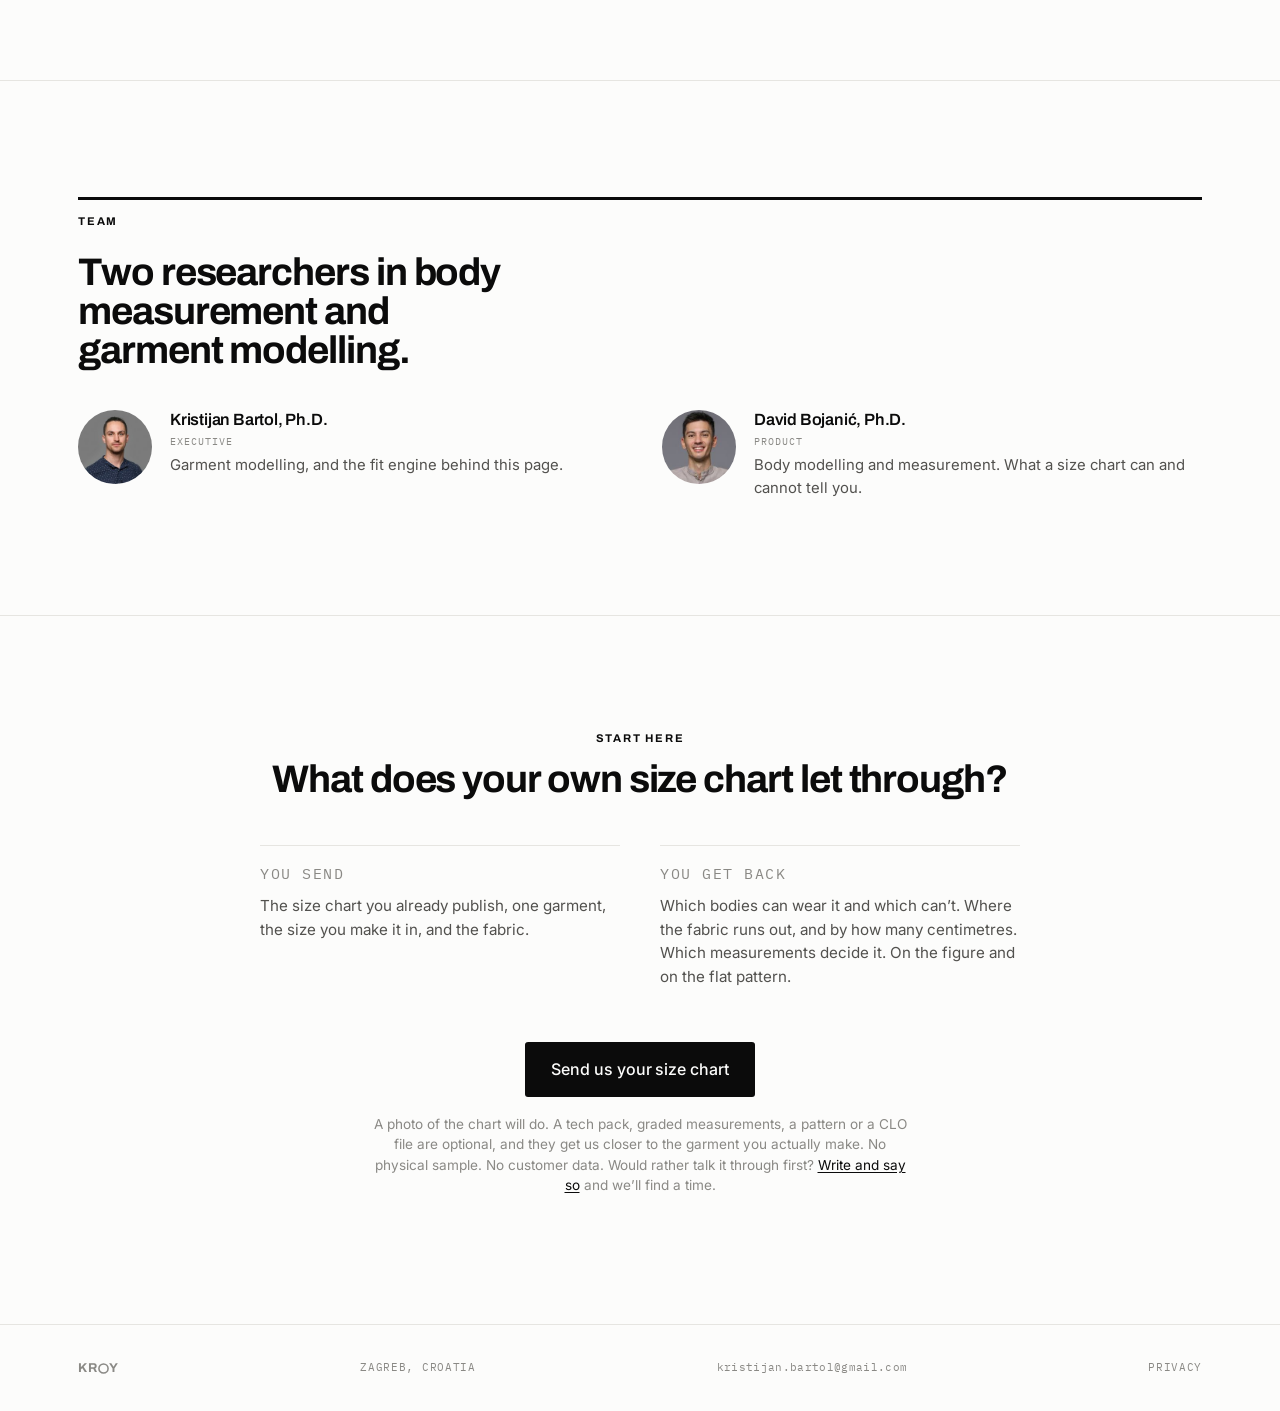
==== commit 0d1c3f39: "One line of orientation, and the Claude out of the writing THE OPENER KEEPS THE DEMONSTRATION AND GA" ====
--- a/index.html
+++ b/index.html
@@ -44,7 +44,7 @@
      lives. Bump it whenever a fix has to be provably on a device: Netlify
      revalidates correctly, but "is the phone running the new file" has now
      cost two sessions and a URL no cache has seen ends that question. -->
-  <link rel="stylesheet" href="page.css?v=20261023c" />
+  <link rel="stylesheet" href="page.css?v=20261024a" />
 </head>
 
 <body>
@@ -94,18 +94,23 @@
                in words at all: it read as a demo rather than as a company. The
                line costs no height, no scroll and no words anywhere else, and
                the headline is still the first thing anyone reads. -->
-          <p class="eyebrow">Fit assessment across every body your size chart admits</p>
+          <p class="eyebrow">Fit testing for apparel brands</p>
           <h1>All <span data-n="strips.cohort.n_bodies">144</span> of these women are the same&nbsp;size.</h1>
+          <!-- THE ONE LINE THAT STOPS CURIOSITY BECOMING CONFUSION. The
+               demonstration opens the page on purpose, but a visitor who gets
+               a headline and a moving figure and nothing else has to work out
+               what they are looking at before they can be interested in it.
+               This says whose claim it is and what the catch is, in two short
+               sentences, and then gets out of the way. -->
+          <p class="hook">Your size chart says so.
+            <b><span data-n="strips.cohort.n_fail">40</span> of them can&rsquo;t wear the&nbsp;trousers.</b></p>
         </div>
 
         <div class="strip-lede">
           <p class="lede">
-            Every one fits the range your chart states. One trouser, cut once,
-            in a stable woven.
-            <b><span data-n="strips.cohort.n_fail">40</span> of them cannot
-            wear&nbsp;it.</b>
-          </p>
-          <p class="lede">Drag through them and stop anywhere.</p>
+            Every one of them fits the range your chart states. One trouser,
+            cut once, in a stable woven. Drag through them and stop anywhere.
+          </p>
         </div>
 
         <div class="readout strip-readout">
@@ -136,8 +141,8 @@
               <p>
                 More than 5 percent of the trouser has to stretch further than
                 the fabric can. A stable woven gives
-                <span data-n="blind.fabric_percent" data-dp="1">2.0</span> percent. Our
-                threshold, and yours to move.
+                <span data-n="blind.fabric_percent" data-dp="1">2.0</span> percent.
+                The 5 percent is our cut-off. Tell us yours and we&rsquo;ll use it.
               </p>
             </details>
         </div>
@@ -170,7 +175,7 @@
     <div class="wrap">
       <div class="hed reveal">
         <p class="eyebrow">Size chart</p>
-        <h2>Your chart cannot tell these two apart.</h2>
+        <h2>Your chart can&rsquo;t tell these two apart.</h2>
         <!-- The spoken version of this section, which is the one that lands.
              Four sentences that never reached a number became three that are
              nothing but numbers. `pair.rows.4` is the thigh row; it is bound by
@@ -197,16 +202,16 @@
       <p class="small" style="margin-top:14px">
         Centimetres. Your chart never asks for the rows marked
         <b class="mark-off">&#10022;</b>, so two women can differ there by any
-        amount at all.
+        amount.
       </p>
 
       <div class="sub reveal">
-        <h3>And it is not only these two.</h3>
+        <h3>It&rsquo;s not just these two.</h3>
         <p>
           The same comparison across all
-          <span data-n="blind.n_bodies">144</span>. Each bar is how far the two
-          groups sit apart on that measurement. The two longest are both ones
-          your chart never asks for.
+          <span data-n="blind.n_bodies">144</span>. Each bar shows how far the
+          two groups sit apart on one measurement. The two longest are both
+          ones your chart never asks for.
         </p>
       </div>
       <div class="bars reveal" id="bars"></div>
@@ -215,14 +220,14 @@
         <span><b style="background:var(--rail)"></b>on the chart</span>
       </div>
       <p class="small" style="margin-top:20px;max-width:64ch">
-        Three measurements are missing here and two of them decide the fit. The
-        ranking tells you which two are worth adding.
+        Three measurements are missing. Two of them decide whether the
+        trousers fit. The ranking shows you which two.
       </p>
       <details class="note">
         <summary>Does every missing measurement matter?</summary>
         <p>
-          No. The rise varies more here than anything else and tells the two
-          groups apart by almost nothing.
+          No. The rise varies more than anything else here and still barely
+          separates the two groups.
         </p>
       </details>
     </div>
@@ -233,10 +238,10 @@
     <div class="wrap">
       <div class="hed reveal">
         <p class="eyebrow">Sitting down</p>
-        <h2>Standing she fits. Seated she does not.</h2>
+        <h2>She fits standing up. She can&rsquo;t sit down.</h2>
         <p class="lede">
-          Sitting asks for length through the seat and the rise, and a woven
-          has none to give.
+          Sitting needs more length through the seat and the rise. A woven
+          doesn&rsquo;t have it.
         </p>
       </div>
       <div class="strip" id="strip-seated" style="margin-top:44px">
@@ -279,9 +284,9 @@
       <details class="note" style="margin-top:26px">
         <summary>How this was tested</summary>
         <p>
-          Sitting is not one pose, so this one is stated exactly: the hip at 90
-          degrees. We never told the model what elastane is for. It arrived at
-          that by itself.
+          Sitting is not one pose, so we state this one exactly: the hip at 90
+          degrees. Nothing in the simulation was ever told what elastane is
+          for.
         </p>
       </details>
     </div>
@@ -292,10 +297,10 @@
     <div class="wrap">
       <div class="hed reveal">
         <p class="eyebrow">Material</p>
-        <h2>What your material choice is worth, in bodies.</h2>
+        <h2>What a stretchier fabric actually buys you.</h2>
         <p class="lede">
-          The pattern does not change anywhere along this rail. The only thing
-          changing is how far the fabric can stretch before it runs out.
+          The pattern never changes along this rail. The only thing changing is
+          how far the fabric stretches before it runs out.
         </p>
       </div>
 
@@ -336,13 +341,13 @@
           </div>
           <p class="small" style="margin-top:26px;max-width:46ch">
             The count reaches zero before the end of the rail. Past that point
-            more stretch buys you nothing. Worth knowing before you pay for it.
+            you are paying for stretch that does nothing.
           </p>
           <details class="note">
             <summary>Where a real trouser sits on this rail</summary>
             <p>
-              A fitted trouser like this one, in a fabric anyone would really
-              use, sits in the left half.
+              A fitted trouser in a fabric anyone would actually use sits in
+              the left half of this rail.
             </p>
           </details>
         </div>
@@ -360,26 +365,26 @@
       <div class="cols three reveal">
         <div>
           <p class="rule">01 &mdash; your chart</p>
-          <h3>One file, swappable</h3>
-          <p>
-            Bodies that land inside every range you state. What you do not
-            state varies freely.
+          <h3>One file you can swap</h3>
+          <p>
+            We build bodies that land inside every range your chart states.
+            Anything it doesn&rsquo;t state, we let vary.
           </p>
         </div>
         <div>
           <p class="rule">02 &mdash; your garment</p>
-          <h3>Cut once, worn by all of them</h3>
-          <p>
-            From a size and a fabric, or from your tech pack. Opened into the
-            flat pattern a factory would cut.
+          <h3>Cut once, worn by all 144</h3>
+          <p>
+            From a size and a fabric, or from your tech pack. Opened out into
+            the flat pattern a factory would cut.
           </p>
         </div>
         <div>
           <p class="rule">03 &mdash; what you get</p>
-          <h3>Where it fails, and by how much</h3>
-          <p>
-            Which bodies it does not fit, where the fabric runs out, and by how
-            many centimetres.
+          <h3>Where it fails and by how much</h3>
+          <p>
+            Which bodies it doesn&rsquo;t fit, where the fabric runs out, and by
+            how many centimetres.
           </p>
         </div>
       </div>
@@ -393,19 +398,20 @@
         <details class="note">
           <summary>Are these your customers?</summary>
           <p>
-            No. These are bodies we <b>built</b> to fit this chart's size M, and
-            every count here counts <i>those</i> women and nothing more. Send
-            your own customer figures and we will weight it to them.
+            No. We <b>built</b> these bodies to fit this chart&rsquo;s size M.
+            Every count on this page counts <i>those</i> women and nobody else.
+            Send your own customer figures and we&rsquo;ll weight the results to
+            them.
           </p>
         </details>
         <details class="note">
-          <summary>What we do not claim</summary>
-          <p>
-            Nobody has worn these, so we will not call this validated. It is a
-            measurement of the garment against the body, checked by a cloth
-            simulation that knew nothing about how the garment was designed and
-            lands on the same answer. The draping makes the picture. It never
-            decides a verdict.
+          <summary>What we don&rsquo;t claim</summary>
+          <p>
+            Nobody has worn these, so we won&rsquo;t call it validated. We measure
+            the garment against the body, then check it with a cloth simulation
+            that knows nothing about how the garment was designed. It lands on
+            the same answer. The draping is there to make the picture look
+            right. It never decides a verdict.
           </p>
         </details>
       </div>
@@ -433,7 +439,7 @@
           <div>
             <h3>David Bojanić, Ph.D.</h3>
             <p class="role">Product</p>
-            <p>Body modelling and measurement, and what a size chart can and cannot tell you.</p>
+            <p>Body modelling and measurement. What a size chart can and cannot tell you.</p>
           </div>
         </article>
       </div>
@@ -459,9 +465,9 @@
         <div>
           <p class="rule">You get back</p>
           <p>
-            Which bodies can wear it and which cannot, where the fabric runs out
-            and by how many centimetres, and which measurements decide it. On
-            the figure and on the flat pattern.
+            Which bodies can wear it and which can&rsquo;t. Where the fabric
+            runs out, and by how many centimetres. Which measurements decide
+            it. On the figure and on the flat pattern.
           </p>
         </div>
       </div>
@@ -470,12 +476,12 @@
         <a class="btn big" href="mailto:kristijan.bartol@gmail.com?subject=KROY%20%E2%80%94%20our%20size%20chart&amp;body=Garment%3A%0ASize%20we%20manufacture%3A%0AMaterial%3A%0AOur%20size%20chart%20(pasted%2C%20attached%2C%20or%20a%20photograph)%3A%0A%0AAnything%20else%20you%20can%20attach%2C%20all%20optional%3A%0A-%20spec%20sheet%20or%20tech%20pack%0A-%20graded%20measurements%0A-%20fit%20model%20measurements%0A-%20a%20pattern%0A">Send us your size chart</a>
       </p>
       <p class="small">
-        A photograph of the chart will do. A tech pack, graded measurements, a
-        pattern or a CLO file are optional and get us closer to the garment you
-        actually make. No physical sample, no customer data.
+        A photo of the chart will do. A tech pack, graded measurements, a
+        pattern or a CLO file are optional, and they get us closer to the
+        garment you actually make. No physical sample. No customer data.
         Would rather talk it through first?
         <a href="mailto:kristijan.bartol@gmail.com?subject=KROY%20%E2%80%94%20a%20call">Write and say so</a>
-        and we will find a time.
+        and we&rsquo;ll find a time.
       </p>
     </div>
   </section>
@@ -496,6 +502,6 @@
   </div>
 </footer>
 
-<script type="module" src="page.js?v=20261023c"></script>
+<script type="module" src="page.js?v=20261024a"></script>
 </body>
 </html>
--- a/page.css
+++ b/page.css
@@ -74,6 +74,12 @@
   color: var(--ink); margin: 0 0 14px;
 }
 .lede { font-size: clamp(1.0rem, 1.4vw, 1.1rem); color: var(--ink2); max-width: 48ch; }
+/* The hook sits under the hero headline and above the figure, and it is the
+ * only line a visitor is guaranteed to read before the picture starts moving.
+ * Ink rather than grey, because it carries the number the whole page is about. */
+.hook { font-size: clamp(1.02rem, 1.4vw, 1.14rem); color: var(--ink2);
+  max-width: 34ch; margin: 14px 0 0; line-height: 1.38; }
+.hook b { font-family: inherit; font-weight: 600; color: var(--ink); }
 /* A figure inside a sentence: mono, ink, so the eye finds the numbers in a
  * paragraph without the paragraph shouting. */
 .lede b, .tally b, .note b, .small b { font-family: var(--mono); font-weight: 500; color: var(--ink); }
@@ -262,7 +268,10 @@
    * now carries the only sentence on the page that says what KROY does, so it
    * is the last thing that would be cut for space and the figure gives the
    * height back. */
-  #strip-cohort .strip-head .eyebrow { max-width: 30ch; margin-bottom: 11px; }
+  #strip-cohort .strip-head .eyebrow { max-width: 30ch; margin-bottom: 8px; }
+  /* 34ch is the measure for a line sitting beside a figure on a laptop. On a
+   * phone it is narrower than the screen and buys a third line nobody wants. */
+  #strip-cohort .hook { max-width: none; margin-top: 10px; font-size: 1rem; }
 }
 
 #strip-seated .strip-figure { order: -1; }
@@ -306,9 +315,9 @@
 #cohort .strip-stage { height: min(44vh, 380px); }
 @supports (height: 1dvh) {
   #cohort .strip-stage {
-    height: calc(100dvh - 334px);
+    height: calc(100dvh - 352px);
     max-height: 620px;
-    min-height: min(260px, 46dvh);
+    min-height: min(210px, 40dvh);
   }
 }
 @media (min-width: 900px) { #cohort .strip-stage { height: clamp(380px, 72vh, 760px); } }
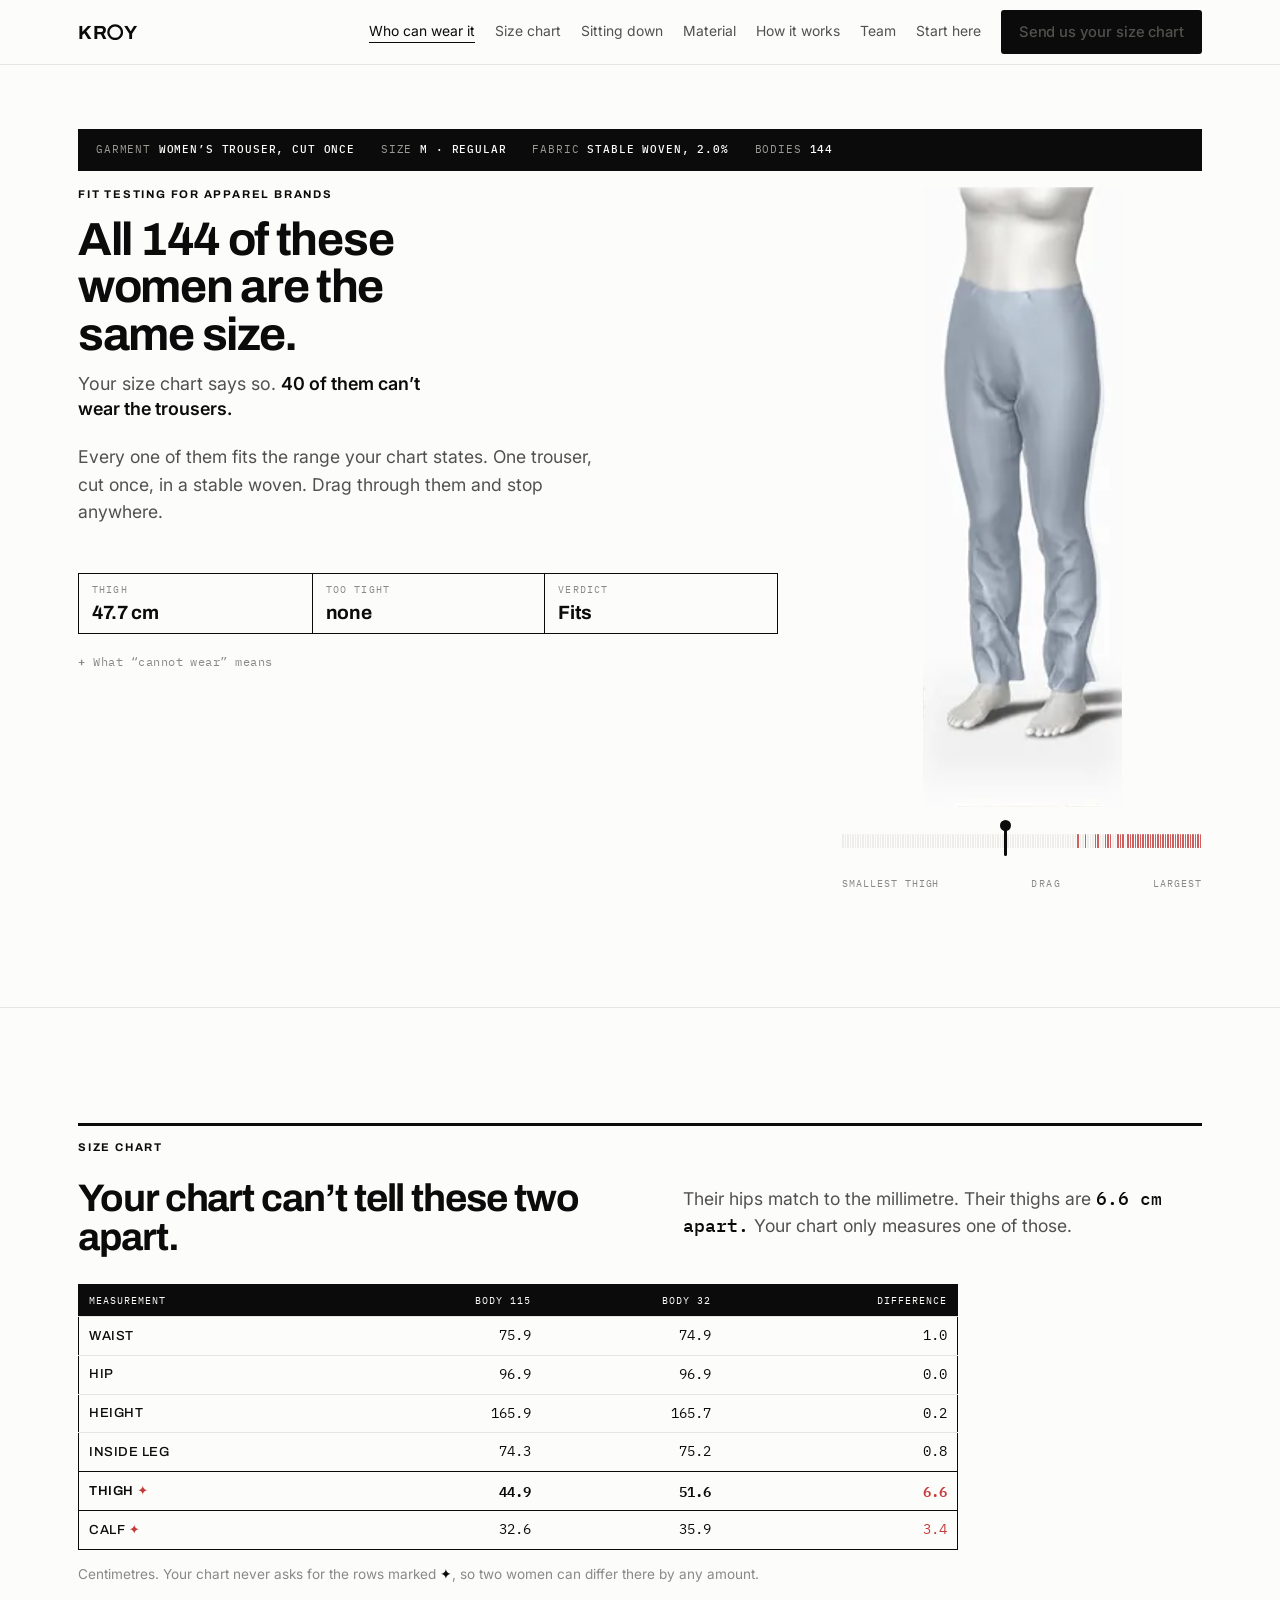
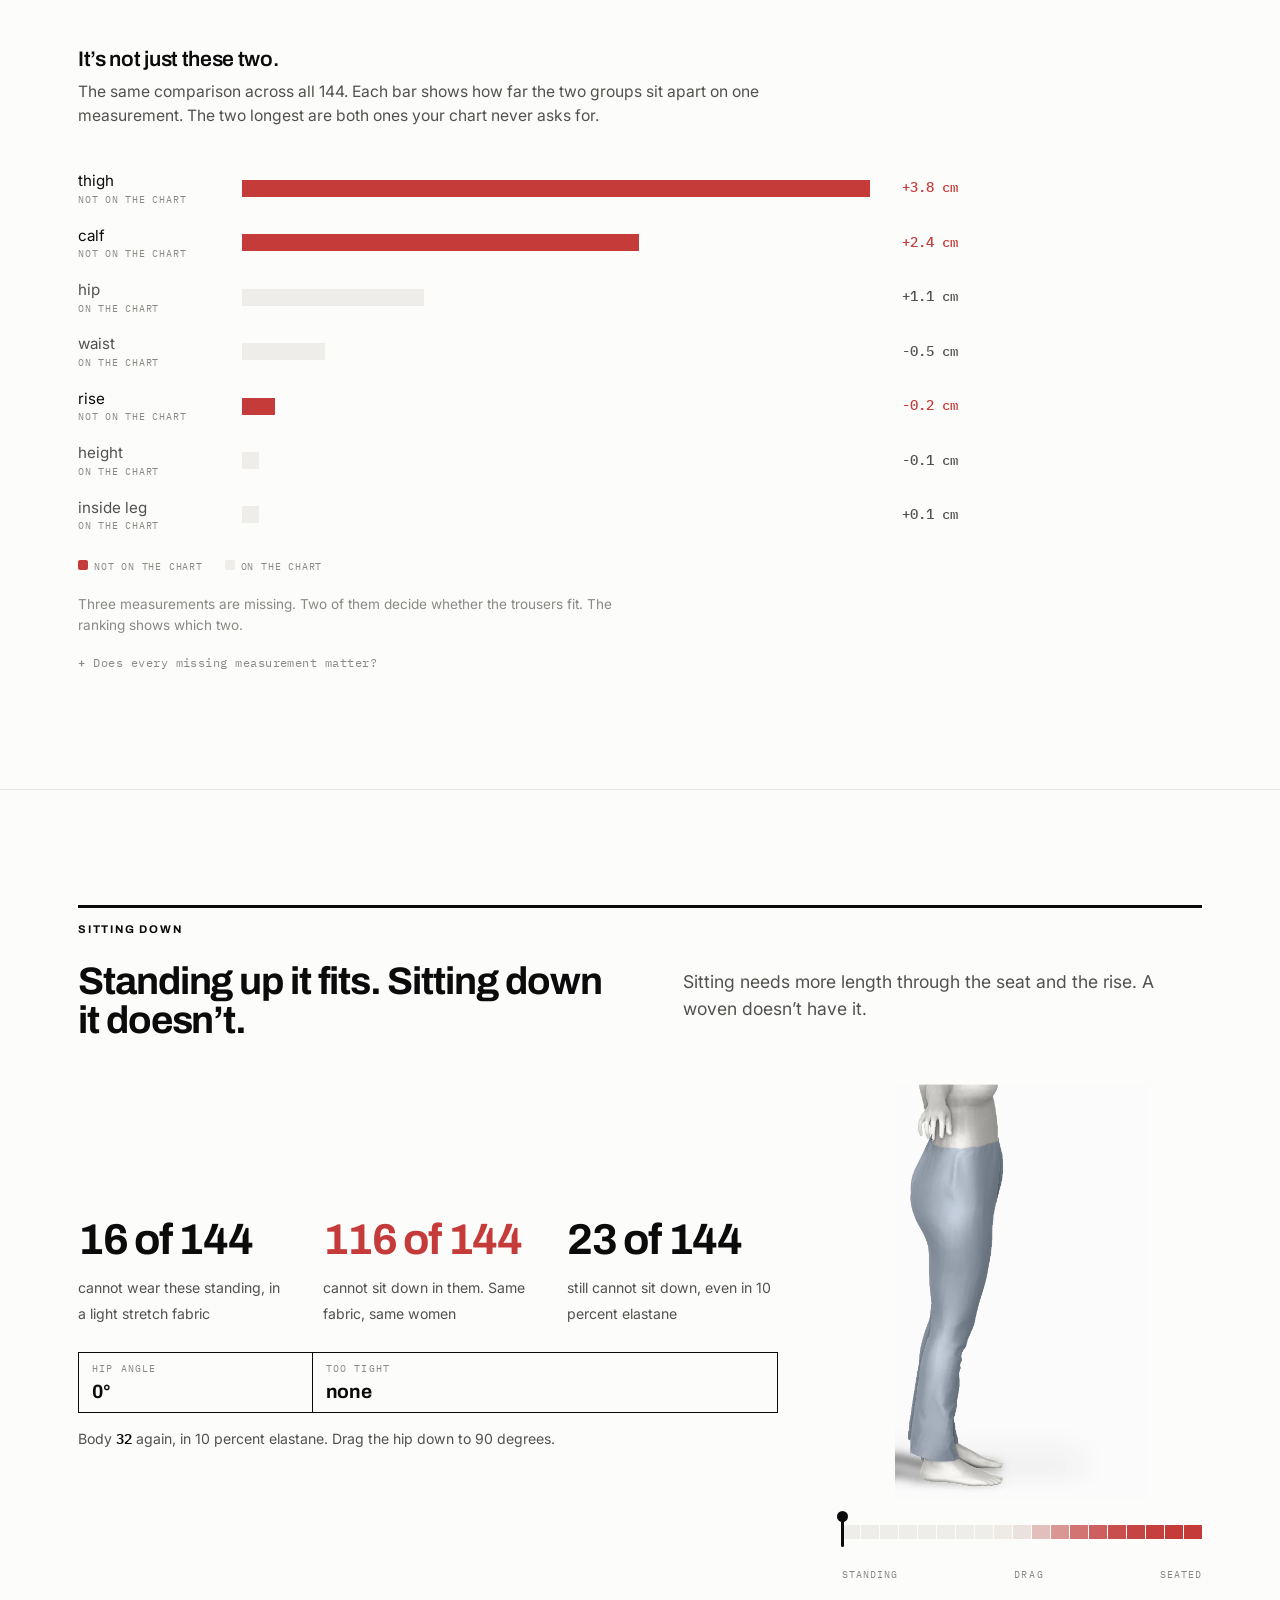
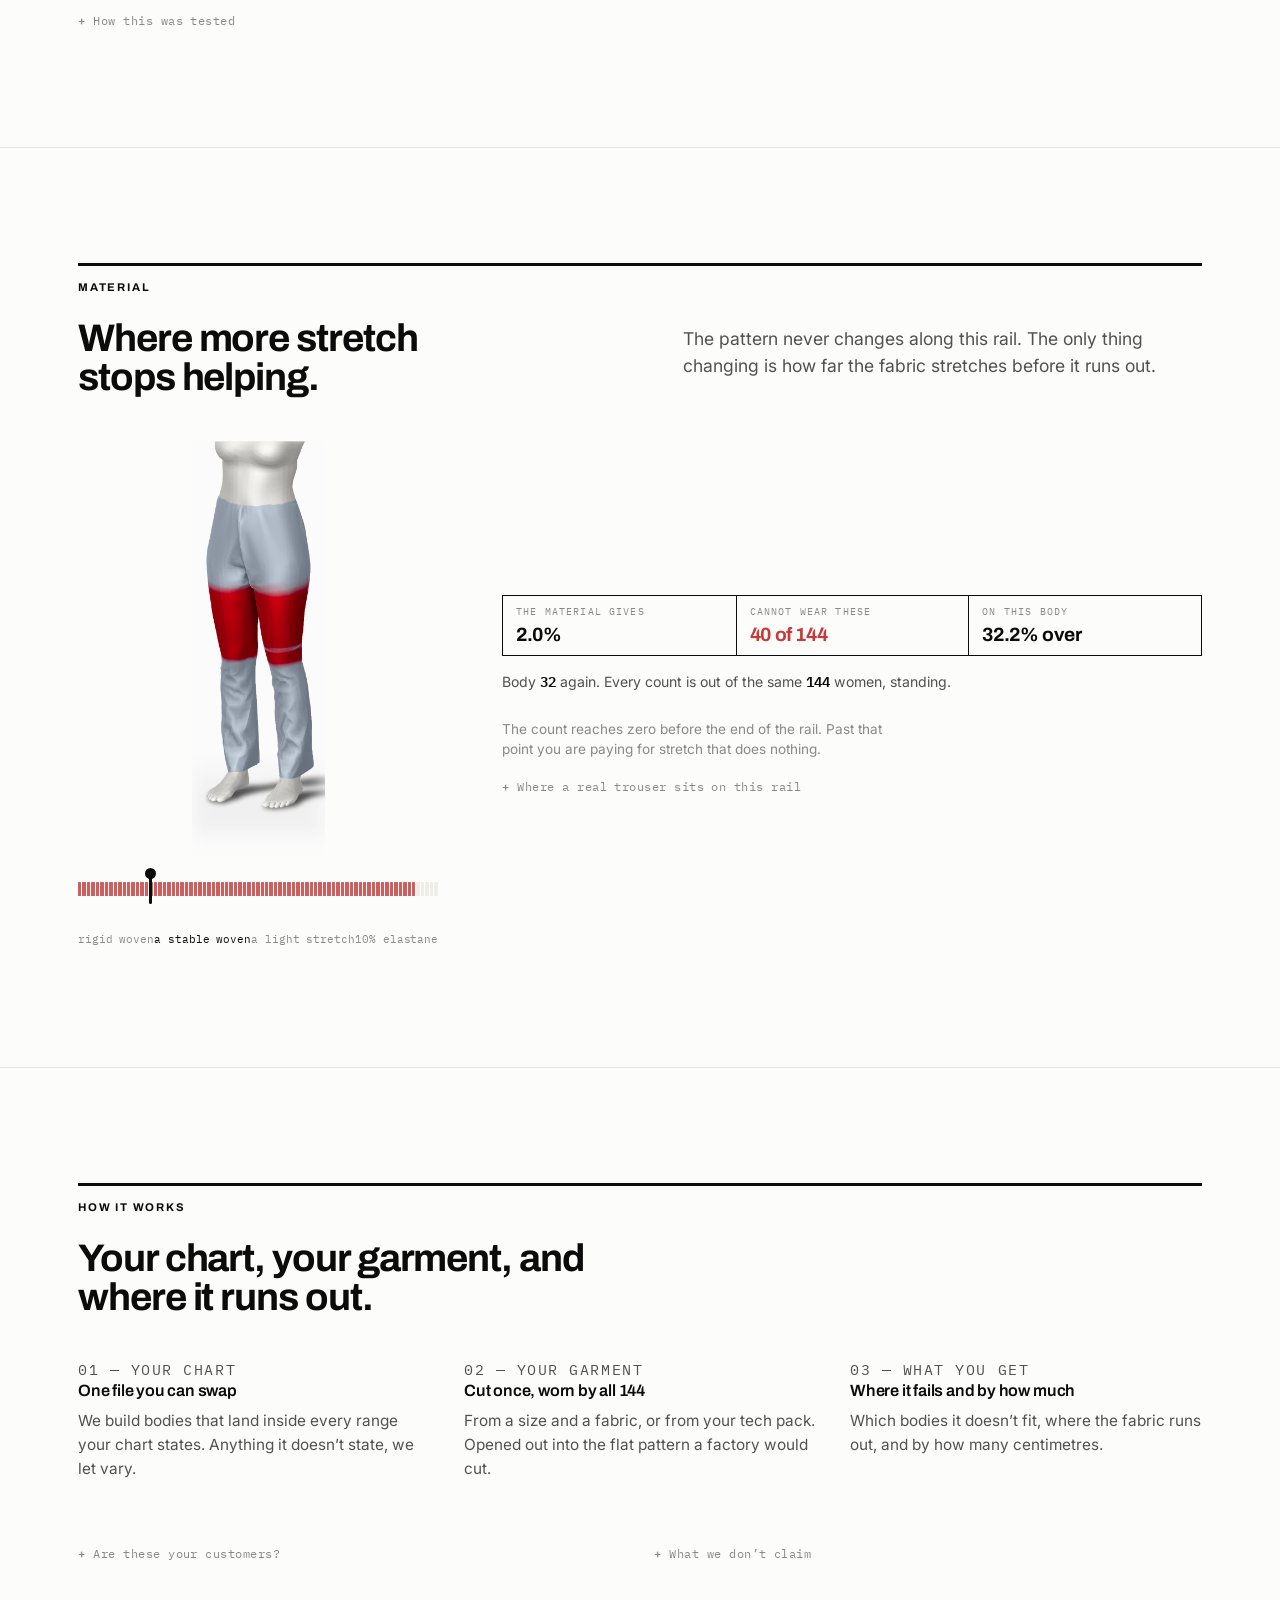
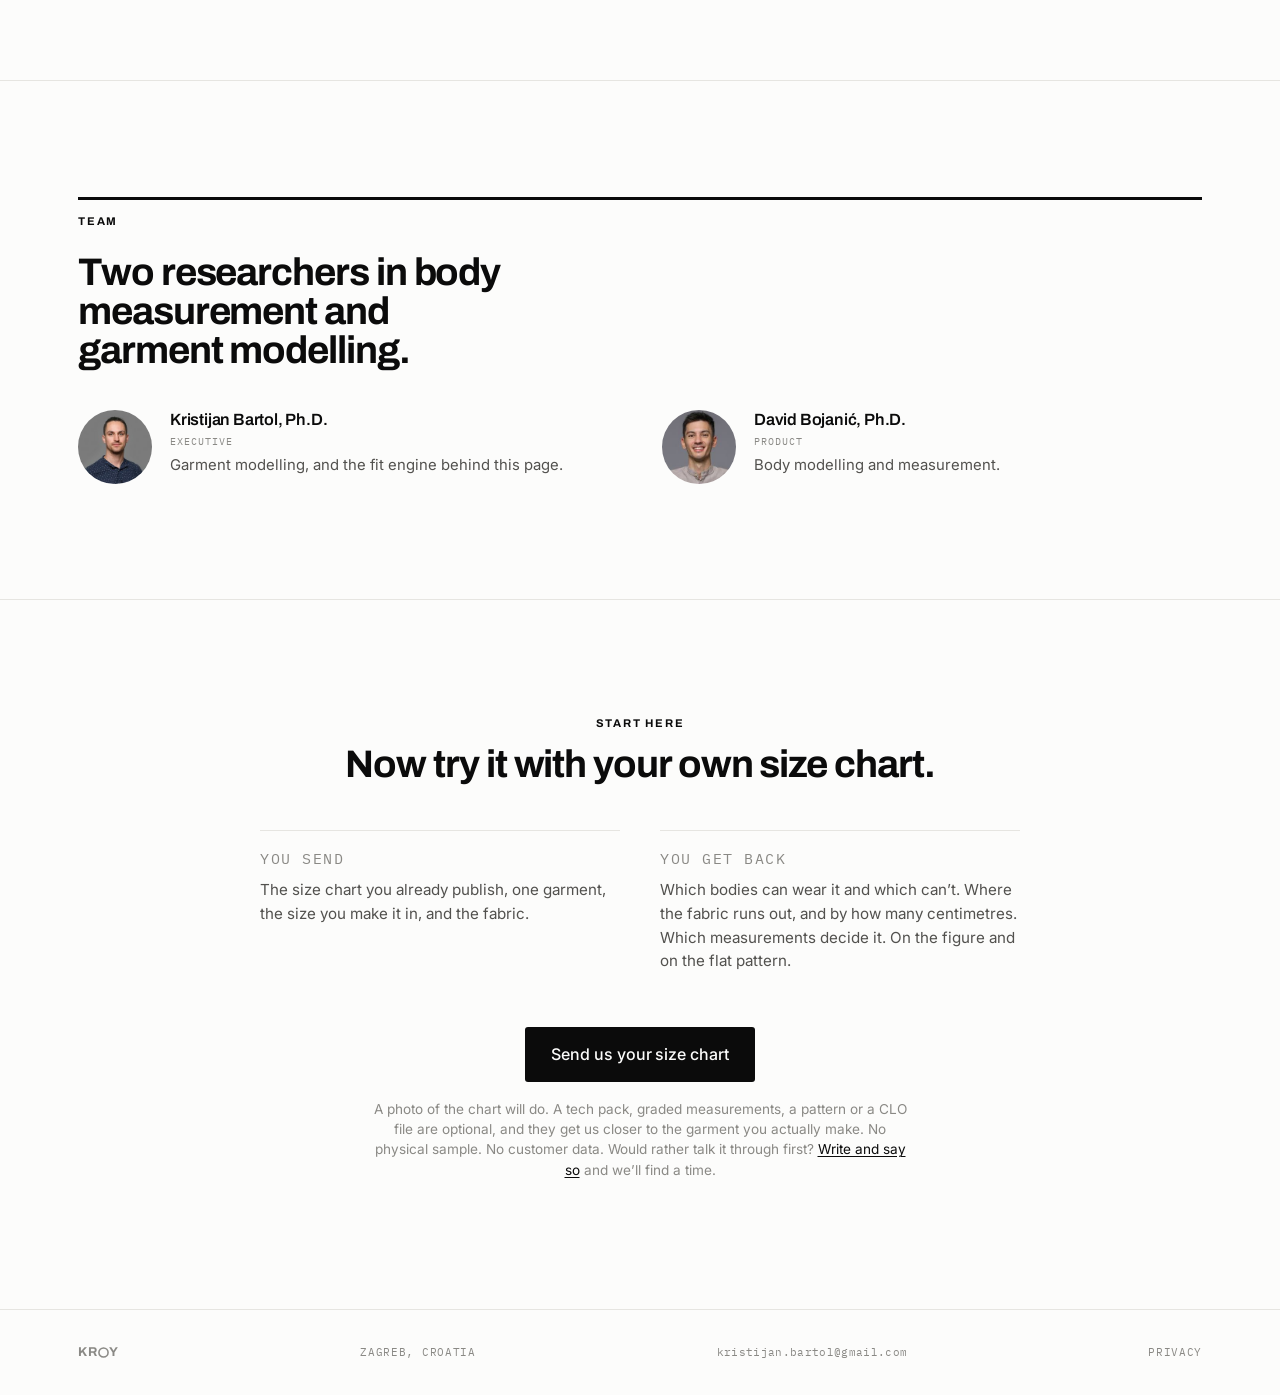
==== commit 1c4e3cb5: "The six words the user named, and no "she" left on the page David's line is one line. "What does you" ====
--- a/index.html
+++ b/index.html
@@ -44,7 +44,7 @@
      lives. Bump it whenever a fix has to be provably on a device: Netlify
      revalidates correctly, but "is the phone running the new file" has now
      cost two sessions and a URL no cache has seen ends that question. -->
-  <link rel="stylesheet" href="page.css?v=20261024a" />
+  <link rel="stylesheet" href="page.css?v=20261024b" />
 </head>
 
 <body>
@@ -221,7 +221,7 @@
       </div>
       <p class="small" style="margin-top:20px;max-width:64ch">
         Three measurements are missing. Two of them decide whether the
-        trousers fit. The ranking shows you which two.
+        trousers fit. The ranking shows which two.
       </p>
       <details class="note">
         <summary>Does every missing measurement matter?</summary>
@@ -238,7 +238,7 @@
     <div class="wrap">
       <div class="hed reveal">
         <p class="eyebrow">Sitting down</p>
-        <h2>She fits standing up. She can&rsquo;t sit down.</h2>
+        <h2>Standing up it fits. Sitting down it doesn&rsquo;t.</h2>
         <p class="lede">
           Sitting needs more length through the seat and the rise. A woven
           doesn&rsquo;t have it.
@@ -260,7 +260,7 @@
             </dl>
             <p class="tally">
               Body <b><span data-n="pair.b">32</span></b> again, in 10 percent
-              elastane. Drag her hip down to 90 degrees.
+              elastane. Drag the hip down to 90 degrees.
             </p>
           </div>
         </div>
@@ -297,7 +297,7 @@
     <div class="wrap">
       <div class="hed reveal">
         <p class="eyebrow">Material</p>
-        <h2>What a stretchier fabric actually buys you.</h2>
+        <h2>Where more stretch stops&nbsp;helping.</h2>
         <p class="lede">
           The pattern never changes along this rail. The only thing changing is
           how far the fabric stretches before it runs out.
@@ -439,7 +439,7 @@
           <div>
             <h3>David Bojanić, Ph.D.</h3>
             <p class="role">Product</p>
-            <p>Body modelling and measurement. What a size chart can and cannot tell you.</p>
+            <p>Body modelling and measurement.</p>
           </div>
         </article>
       </div>
@@ -450,7 +450,7 @@
   <section id="contact" class="cta">
     <div class="wrap">
       <p class="eyebrow">Start here</p>
-      <h2>What does your own size chart let&nbsp;through?</h2>
+      <h2>Now try it with your own size&nbsp;chart.</h2>
       <!-- Cut 2026-10-23: the lede restated the page, and "We build" restated
            step 01 of How it works almost word for word. What is left is the
            exchange, either side of the button. -->
@@ -502,6 +502,6 @@
   </div>
 </footer>
 
-<script type="module" src="page.js?v=20261024a"></script>
+<script type="module" src="page.js?v=20261024b"></script>
 </body>
 </html>
